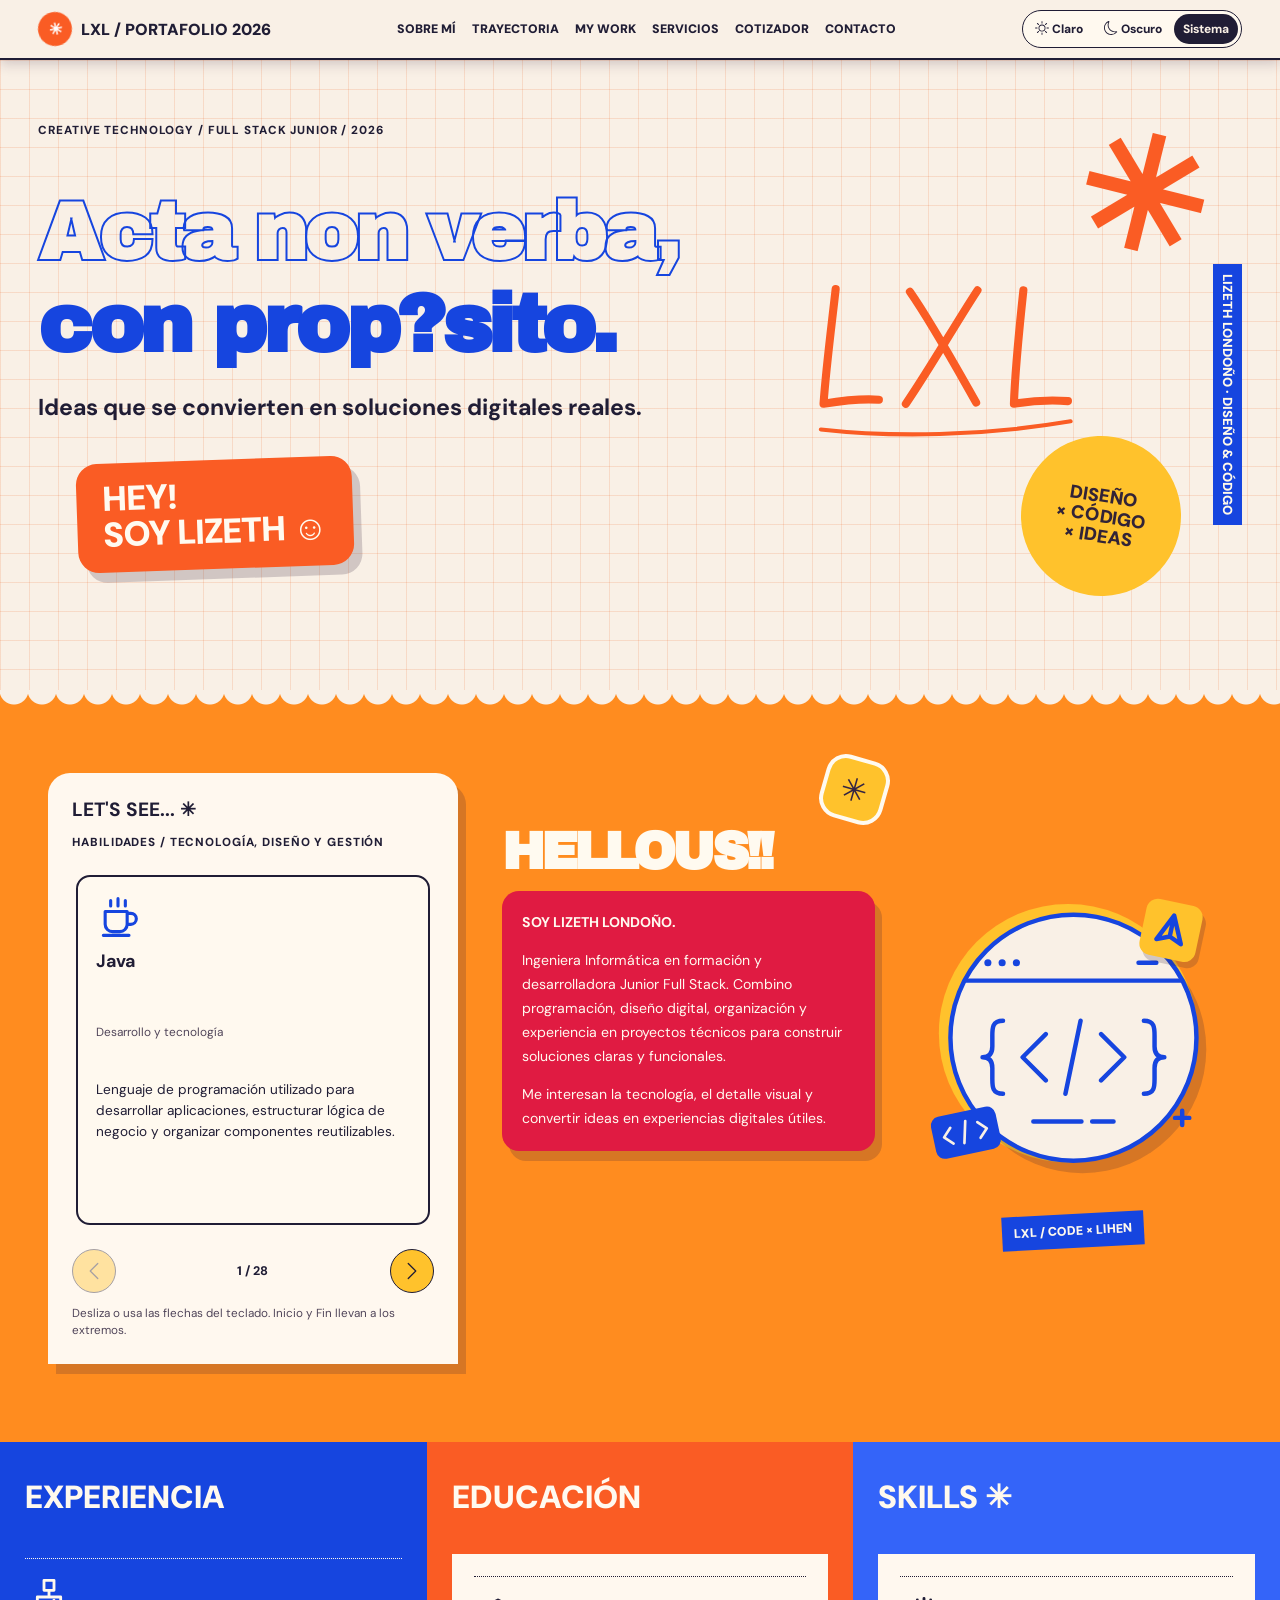
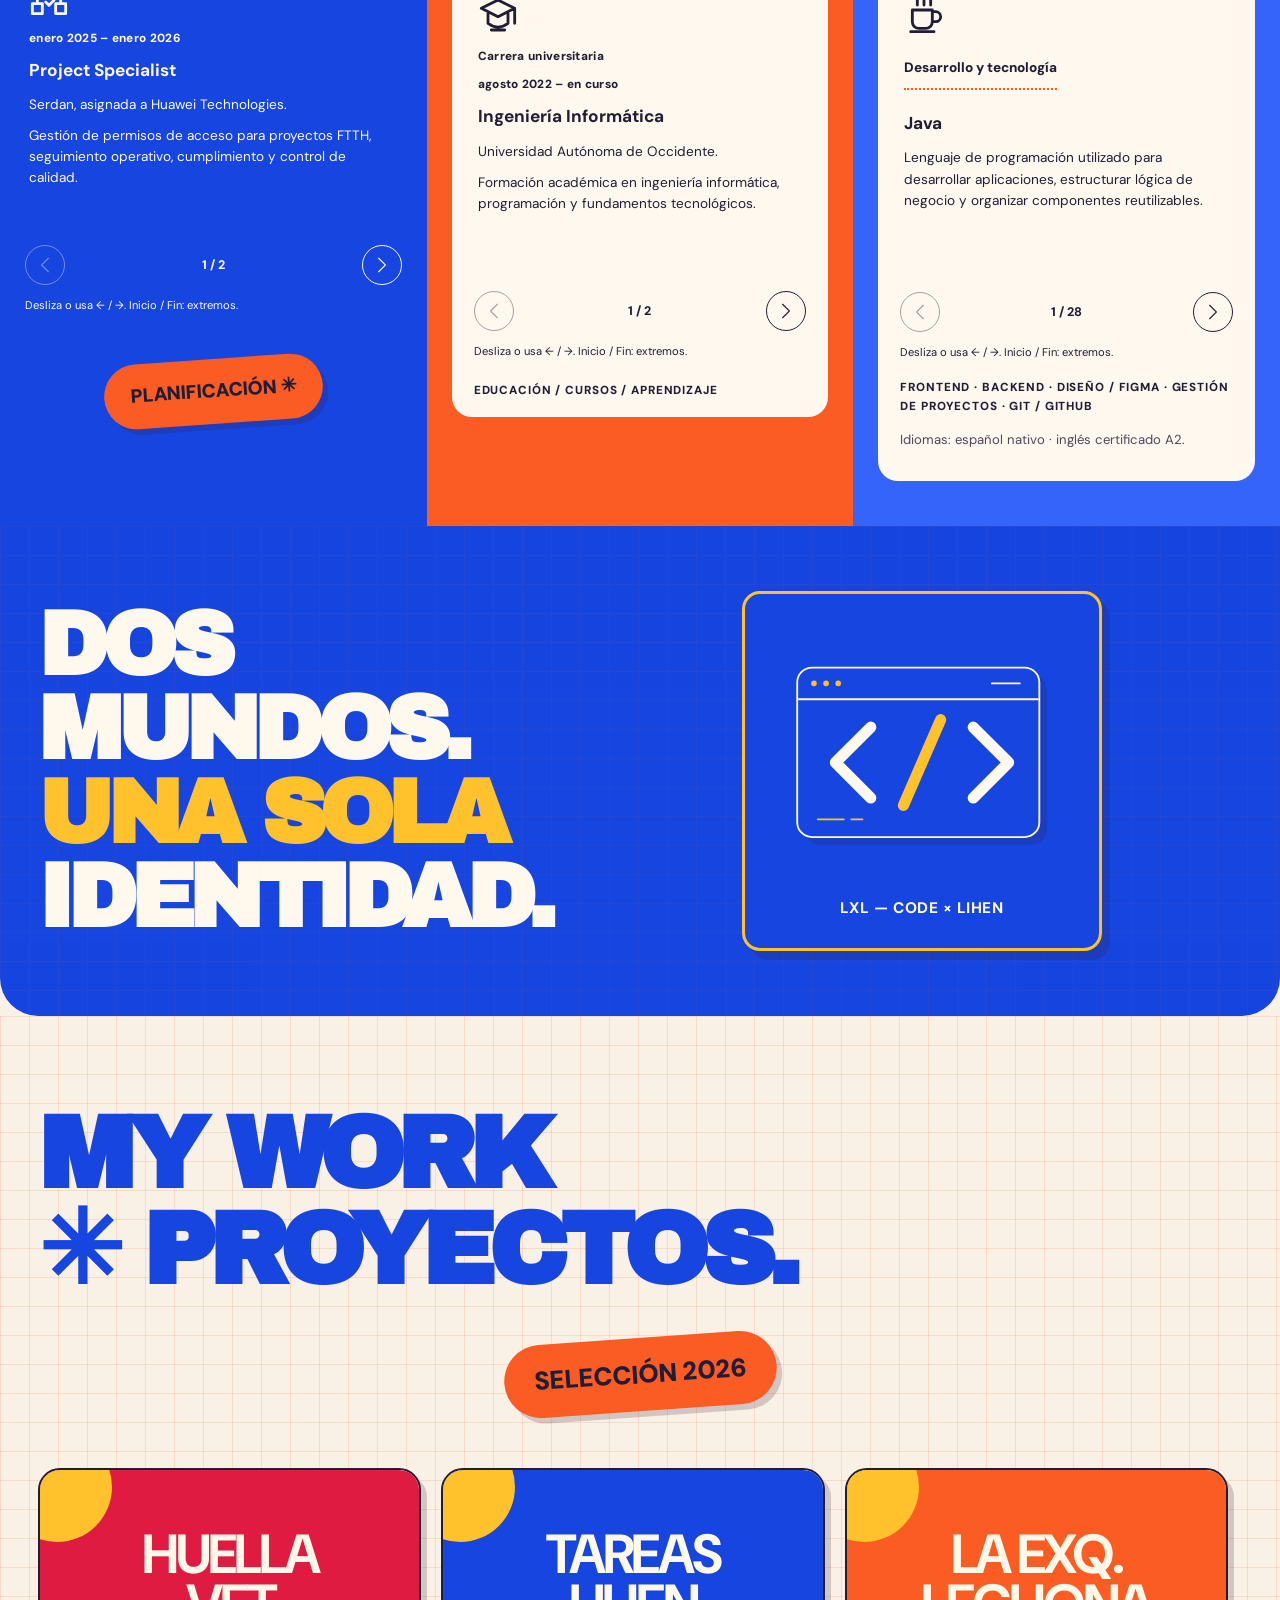
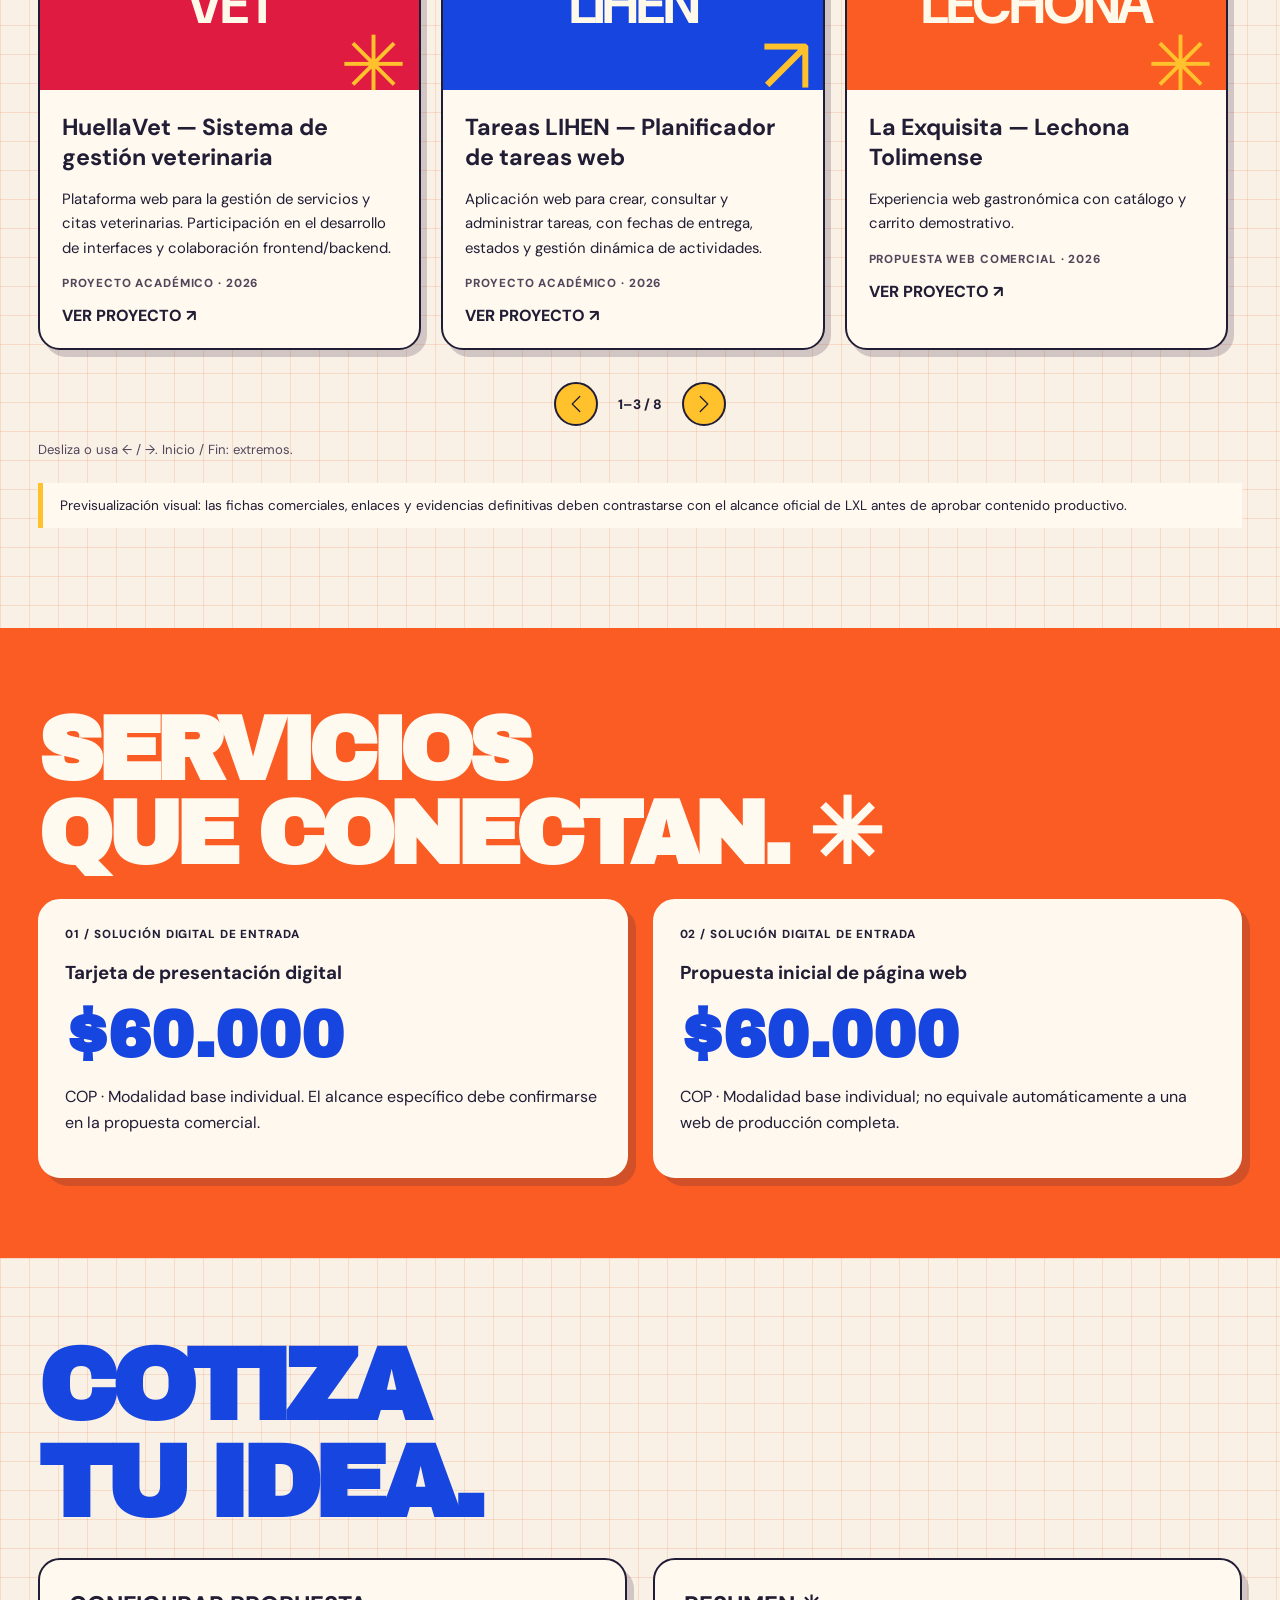
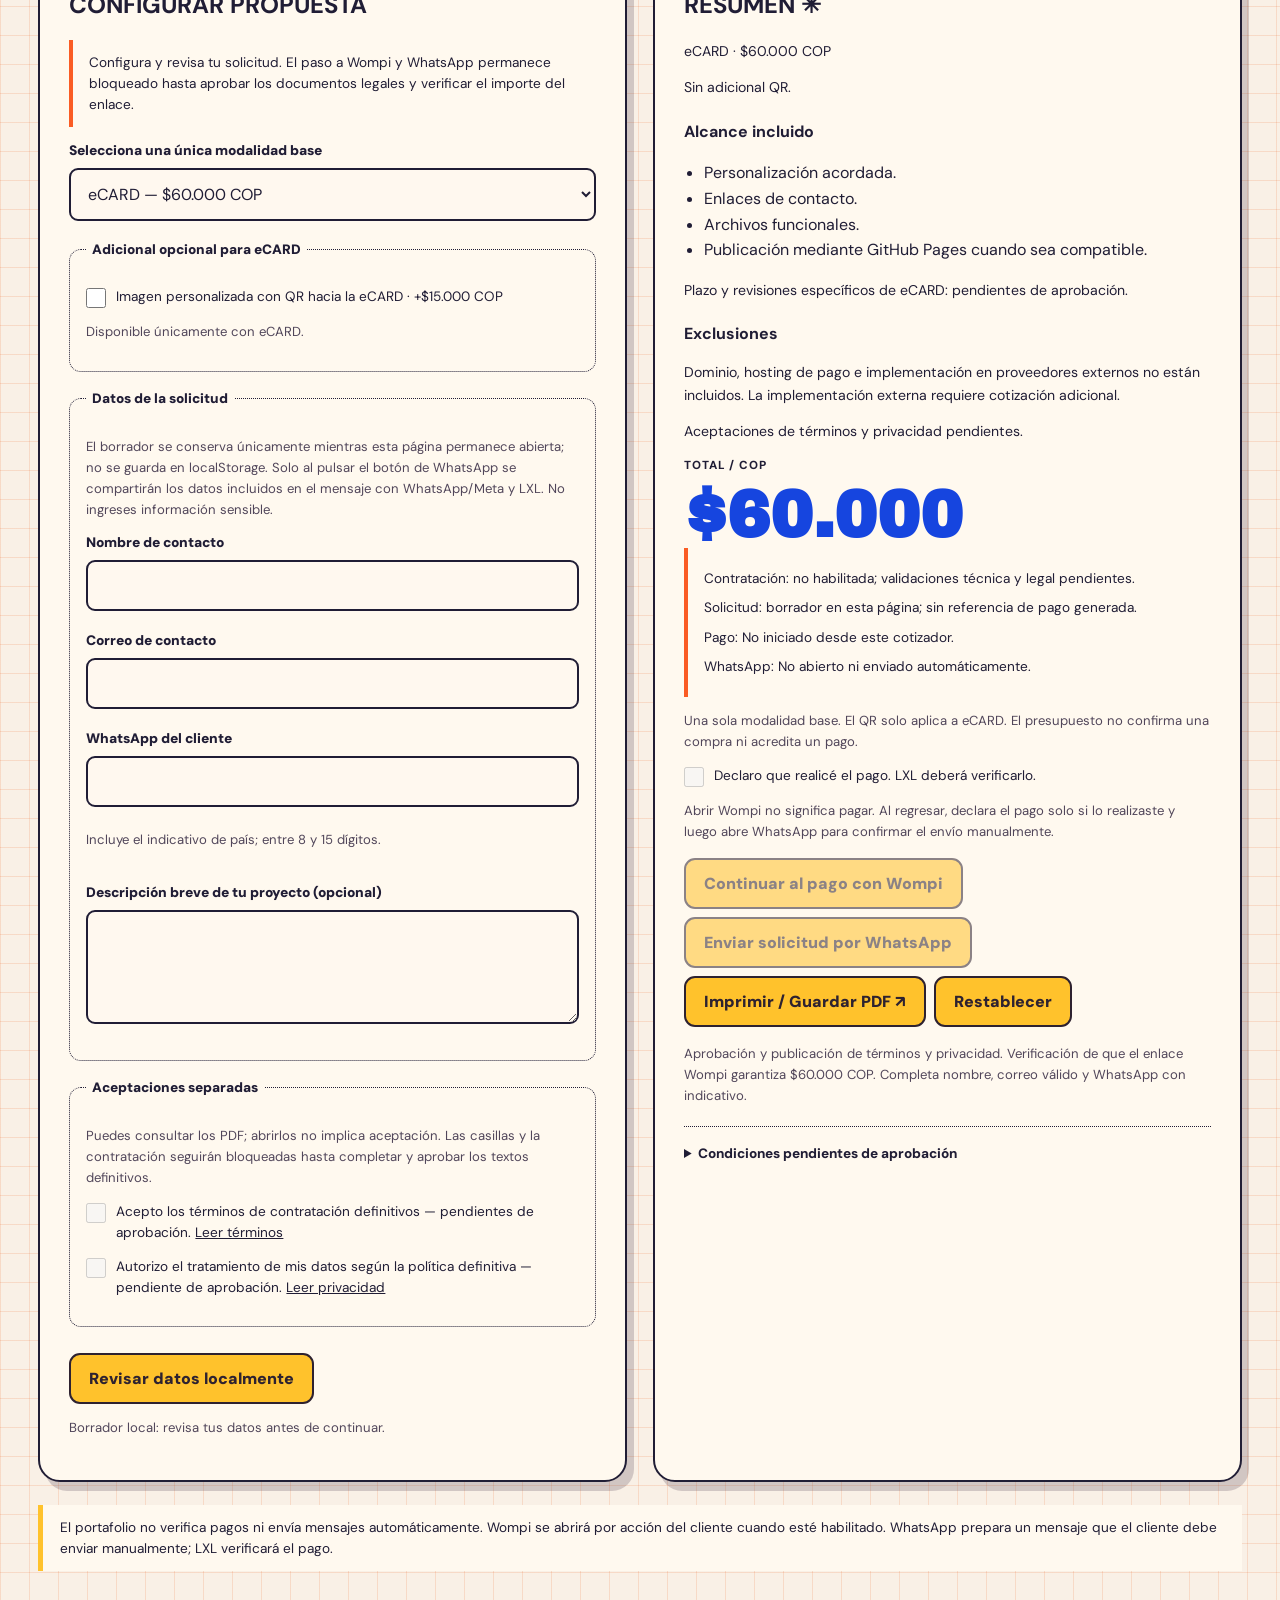
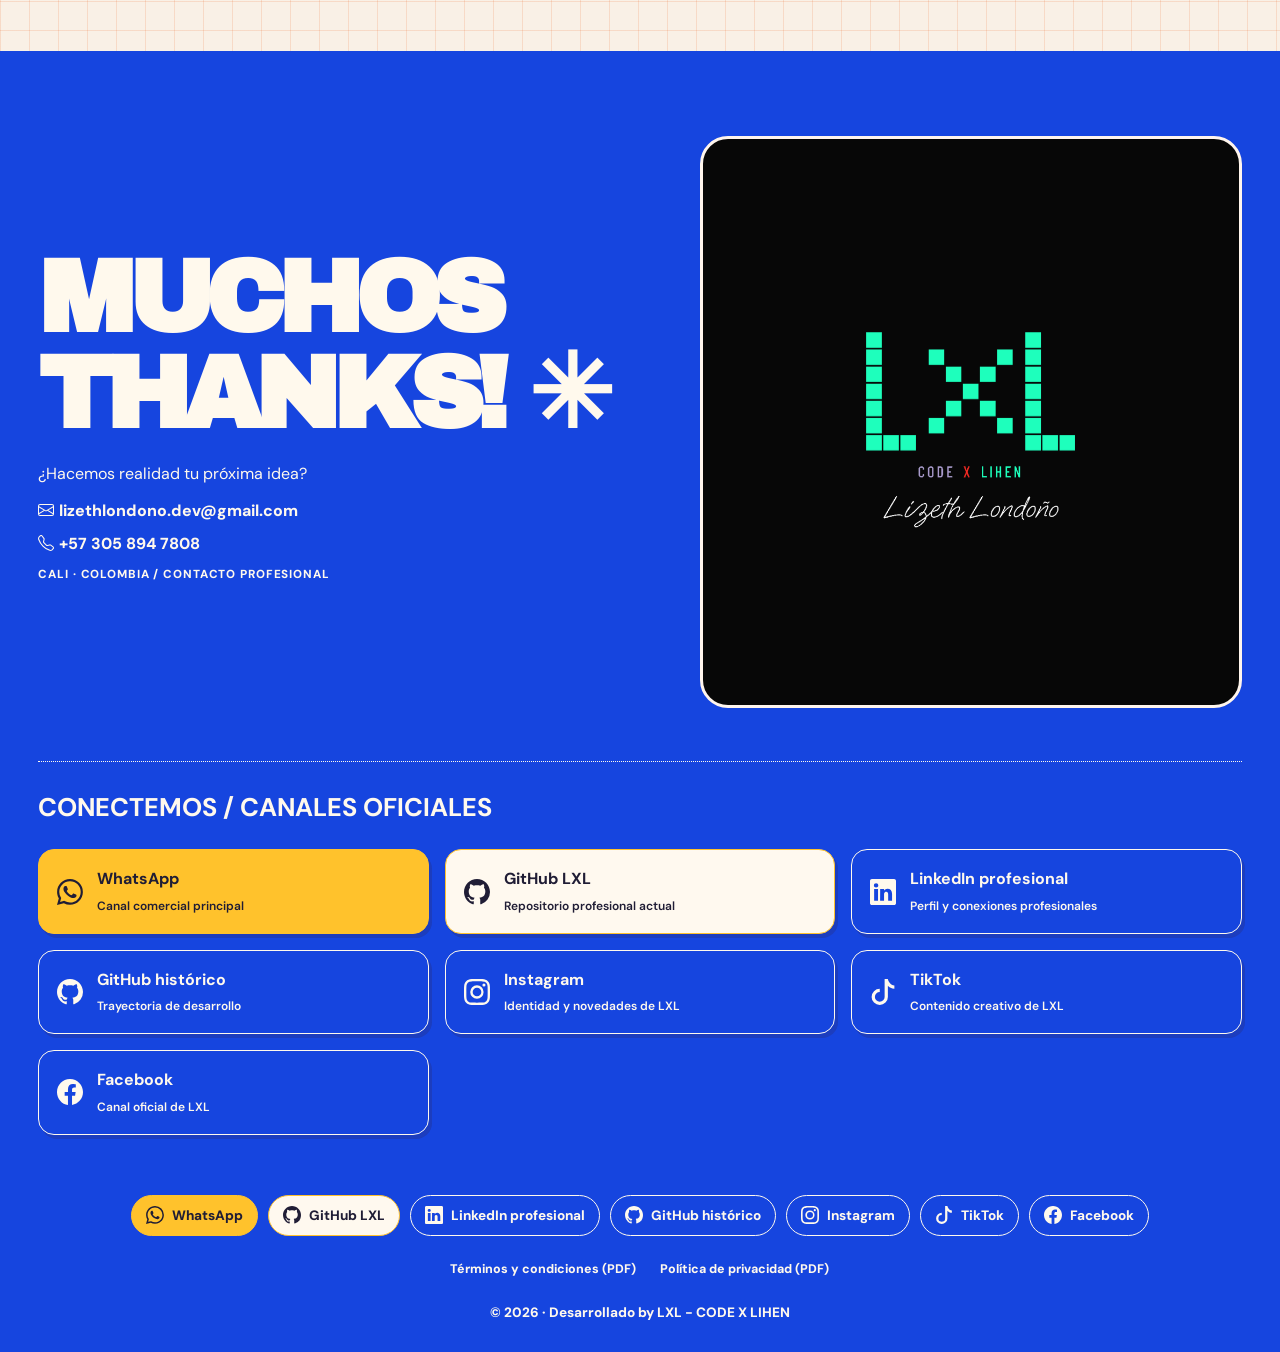
==== index.html @ 14f6979f "Portafolio profesional LXL CODE X LIHEN v1" ====
<!doctype html>
<html lang="es"><head><meta charset="utf-8"><meta name="viewport" content="width=device-width,initial-scale=1"><meta name="description" content="Previsualización editorial LXL Portafolio 2026, claro y oscuro."><title>LXL — Portafolio editorial 2026 · Previsualización V2</title>
<script>(function(){let m=null;try{m=localStorage.getItem('lxl-theme-v2')}catch(e){}document.documentElement.dataset.theme=(m==='light'||m==='dark')?m:(matchMedia('(prefers-color-scheme: dark)').matches?'dark':'light');document.documentElement.dataset.choice=(m==='light'||m==='dark')?m:'system'})()</script>
<link rel="stylesheet" href="CSS/styles.css"></head><body>
<!-- Bootstrap Icons 1.13.2: https://github.com/twbs/icons/tree/v1.13.2
The MIT License (MIT)
Copyright (c) 2019-2024 The Bootstrap Authors
Permission is hereby granted, free of charge, to any person obtaining a copy
of this software and associated documentation files (the "Software"), to deal
in the Software without restriction, including without limitation the rights
to use, copy, modify, merge, publish, distribute, sublicense, and/or sell
copies of the Software, and to permit persons to whom the Software is
furnished to do so, subject to the following conditions:
The above copyright notice and this permission notice shall be included in
all copies or substantial portions of the Software.
THE SOFTWARE IS PROVIDED "AS IS", WITHOUT WARRANTY OF ANY KIND, EXPRESS OR
IMPLIED, INCLUDING BUT NOT LIMITED TO THE WARRANTIES OF MERCHANTABILITY,
FITNESS FOR A PARTICULAR PURPOSE AND NONINFRINGEMENT. IN NO EVENT SHALL THE
AUTHORS OR COPYRIGHT HOLDERS BE LIABLE FOR ANY CLAIM, DAMAGES OR OTHER
LIABILITY, WHETHER IN AN ACTION OF CONTRACT, TORT OR OTHERWISE, ARISING FROM,
OUT OF OR IN CONNECTION WITH THE SOFTWARE OR THE USE OR OTHER DEALINGS IN
THE SOFTWARE.
-->
<svg xmlns="http://www.w3.org/2000/svg" class="ui-icon-sprite" aria-hidden="true" focusable="false">
<symbol class="bi bi-chevron-left" viewBox="0 0 16 16" id="bi-ui-chevron-left"><path fill-rule="evenodd" d="M11.354 1.646a.5.5 0 0 1 0 .708L5.707 8l5.647 5.646a.5.5 0 0 1-.708.708l-6-6a.5.5 0 0 1 0-.708l6-6a.5.5 0 0 1 .708 0"/></symbol>
<symbol class="bi bi-chevron-right" viewBox="0 0 16 16" id="bi-ui-chevron-right"><path fill-rule="evenodd" d="M4.646 1.646a.5.5 0 0 1 .708 0l6 6a.5.5 0 0 1 0 .708l-6 6a.5.5 0 0 1-.708-.708L10.293 8 4.646 2.354a.5.5 0 0 1 0-.708"/></symbol>
<symbol class="bi bi-sun" viewBox="0 0 16 16" id="bi-ui-sun"><path d="M8 11a3 3 0 1 1 0-6 3 3 0 0 1 0 6m0 1a4 4 0 1 0 0-8 4 4 0 0 0 0 8M8 0a.5.5 0 0 1 .5.5v2a.5.5 0 0 1-1 0v-2A.5.5 0 0 1 8 0m0 13a.5.5 0 0 1 .5.5v2a.5.5 0 0 1-1 0v-2A.5.5 0 0 1 8 13m8-5a.5.5 0 0 1-.5.5h-2a.5.5 0 0 1 0-1h2a.5.5 0 0 1 .5.5M3 8a.5.5 0 0 1-.5.5h-2a.5.5 0 0 1 0-1h2A.5.5 0 0 1 3 8m10.657-5.657a.5.5 0 0 1 0 .707l-1.414 1.415a.5.5 0 1 1-.707-.708l1.414-1.414a.5.5 0 0 1 .707 0m-9.193 9.193a.5.5 0 0 1 0 .707L3.05 13.657a.5.5 0 0 1-.707-.707l1.414-1.414a.5.5 0 0 1 .707 0m9.193 2.121a.5.5 0 0 1-.707 0l-1.414-1.414a.5.5 0 0 1 .707-.707l1.414 1.414a.5.5 0 0 1 0 .707M4.464 4.465a.5.5 0 0 1-.707 0L2.343 3.05a.5.5 0 1 1 .707-.707l1.414 1.414a.5.5 0 0 1 0 .708"/></symbol>
<symbol class="bi bi-moon" viewBox="0 0 16 16" id="bi-ui-moon"><path d="M6 .278a.77.77 0 0 1 .08.858 7.2 7.2 0 0 0-.878 3.46c0 4.021 3.278 7.277 7.318 7.277q.792-.001 1.533-.16a.79.79 0 0 1 .81.316.73.73 0 0 1-.031.893A8.35 8.35 0 0 1 8.344 16C3.734 16 0 12.286 0 7.71 0 4.266 2.114 1.312 5.124.06A.75.75 0 0 1 6 .278M4.858 1.311A7.27 7.27 0 0 0 1.025 7.71c0 4.02 3.279 7.276 7.319 7.276a7.32 7.32 0 0 0 5.205-2.162q-.506.063-1.029.063c-4.61 0-8.343-3.714-8.343-8.29 0-1.167.242-2.278.681-3.286"/></symbol>
<symbol class="bi bi-whatsapp" viewBox="0 0 16 16" id="bi-ui-whatsapp"><path d="M13.601 2.326A7.85 7.85 0 0 0 7.994 0C3.627 0 .068 3.558.064 7.926c0 1.399.366 2.76 1.057 3.965L0 16l4.204-1.102a7.9 7.9 0 0 0 3.79.965h.004c4.368 0 7.926-3.558 7.93-7.93A7.9 7.9 0 0 0 13.6 2.326zM7.994 14.521a6.6 6.6 0 0 1-3.356-.92l-.24-.144-2.494.654.666-2.433-.156-.251a6.56 6.56 0 0 1-1.007-3.505c0-3.626 2.957-6.584 6.591-6.584a6.56 6.56 0 0 1 4.66 1.931 6.56 6.56 0 0 1 1.928 4.66c-.004 3.639-2.961 6.592-6.592 6.592m3.615-4.934c-.197-.099-1.17-.578-1.353-.646-.182-.065-.315-.099-.445.099-.133.197-.513.646-.627.775-.114.133-.232.148-.43.05-.197-.1-.836-.308-1.592-.985-.59-.525-.985-1.175-1.103-1.372-.114-.198-.011-.304.088-.403.087-.088.197-.232.296-.346.1-.114.133-.198.198-.33.065-.134.034-.248-.015-.347-.05-.099-.445-1.076-.612-1.47-.16-.389-.323-.335-.445-.34-.114-.007-.247-.007-.38-.007a.73.73 0 0 0-.529.247c-.182.198-.691.677-.691 1.654s.71 1.916.81 2.049c.098.133 1.394 2.132 3.383 2.992.47.205.84.326 1.129.418.475.152.904.129 1.246.08.38-.058 1.171-.48 1.338-.943.164-.464.164-.86.114-.943-.049-.084-.182-.133-.38-.232"/></symbol>
<symbol class="bi bi-github" viewBox="0 0 16 16" id="bi-ui-github"><path d="M8 0C3.58 0 0 3.58 0 8c0 3.54 2.29 6.53 5.47 7.59.4.07.55-.17.55-.38 0-.19-.01-.82-.01-1.49-2.01.37-2.53-.49-2.69-.94-.09-.23-.48-.94-.82-1.13-.28-.15-.68-.52-.01-.53.63-.01 1.08.58 1.23.82.72 1.21 1.87.87 2.33.66.07-.52.28-.87.51-1.07-1.78-.2-3.64-.89-3.64-3.95 0-.87.31-1.59.82-2.15-.08-.2-.36-1.02.08-2.12 0 0 .67-.21 2.2.82.64-.18 1.32-.27 2-.27s1.36.09 2 .27c1.53-1.04 2.2-.82 2.2-.82.44 1.1.16 1.92.08 2.12.51.56.82 1.27.82 2.15 0 3.07-1.87 3.75-3.65 3.95.29.25.54.73.54 1.48 0 1.07-.01 1.93-.01 2.2 0 .21.15.46.55.38A8.01 8.01 0 0 0 16 8c0-4.42-3.58-8-8-8"/></symbol>
<symbol class="bi bi-linkedin" viewBox="0 0 16 16" id="bi-ui-linkedin"><path d="M0 1.146C0 .513.526 0 1.175 0h13.65C15.474 0 16 .513 16 1.146v13.708c0 .633-.526 1.146-1.175 1.146H1.175C.526 16 0 15.487 0 14.854zm4.943 12.248V6.169H2.542v7.225zm-1.2-8.212c.837 0 1.358-.554 1.358-1.248-.015-.709-.52-1.248-1.342-1.248S2.4 3.226 2.4 3.934c0 .694.521 1.248 1.327 1.248zm4.908 8.212V9.359c0-.216.016-.432.08-.586.173-.431.568-.878 1.232-.878.869 0 1.216.662 1.216 1.634v3.865h2.401V9.25c0-2.22-1.184-3.252-2.764-3.252-1.274 0-1.845.7-2.165 1.193v.025h-.016l.016-.025V6.169h-2.4c.03.678 0 7.225 0 7.225z"/></symbol>
<symbol class="bi bi-instagram" viewBox="0 0 16 16" id="bi-ui-instagram"><path d="M8 0C5.829 0 5.556.01 4.703.048 3.85.088 3.269.222 2.76.42a3.9 3.9 0 0 0-1.417.923A3.9 3.9 0 0 0 .42 2.76C.222 3.268.087 3.85.048 4.7.01 5.555 0 5.827 0 8.001c0 2.172.01 2.444.048 3.297.04.852.174 1.433.372 1.942.205.526.478.972.923 1.417.444.445.89.719 1.416.923.51.198 1.09.333 1.942.372C5.555 15.99 5.827 16 8 16s2.444-.01 3.298-.048c.851-.04 1.434-.174 1.943-.372a3.9 3.9 0 0 0 1.416-.923c.445-.445.718-.891.923-1.417.197-.509.332-1.09.372-1.942C15.99 10.445 16 10.173 16 8s-.01-2.445-.048-3.299c-.04-.851-.175-1.433-.372-1.941a3.9 3.9 0 0 0-.923-1.417A3.9 3.9 0 0 0 13.24.42c-.51-.198-1.092-.333-1.943-.372C10.443.01 10.172 0 7.998 0zm-.717 1.442h.718c2.136 0 2.389.007 3.232.046.78.035 1.204.166 1.486.275.373.145.64.319.92.599s.453.546.598.92c.11.281.24.705.275 1.485.039.843.047 1.096.047 3.231s-.008 2.389-.047 3.232c-.035.78-.166 1.203-.275 1.485a2.5 2.5 0 0 1-.599.919c-.28.28-.546.453-.92.598-.28.11-.704.24-1.485.276-.843.038-1.096.047-3.232.047s-2.39-.009-3.233-.047c-.78-.036-1.203-.166-1.485-.276a2.5 2.5 0 0 1-.92-.598 2.5 2.5 0 0 1-.6-.92c-.109-.281-.24-.705-.275-1.485-.038-.843-.046-1.096-.046-3.233s.008-2.388.046-3.231c.036-.78.166-1.204.276-1.486.145-.373.319-.64.599-.92s.546-.453.92-.598c.282-.11.705-.24 1.485-.276.738-.034 1.024-.044 2.515-.045zm4.988 1.328a.96.96 0 1 0 0 1.92.96.96 0 0 0 0-1.92m-4.27 1.122a4.109 4.109 0 1 0 0 8.217 4.109 4.109 0 0 0 0-8.217m0 1.441a2.667 2.667 0 1 1 0 5.334 2.667 2.667 0 0 1 0-5.334"/></symbol>
<symbol class="bi bi-tiktok" viewBox="0 0 16 16" id="bi-ui-tiktok"><path d="M9 0h1.98c.144.715.54 1.617 1.235 2.512C12.895 3.389 13.797 4 15 4v2c-1.753 0-3.07-.814-4-1.829V11a5 5 0 1 1-5-5v2a3 3 0 1 0 3 3z"/></symbol>
<symbol class="bi bi-facebook" viewBox="0 0 16 16" id="bi-ui-facebook"><path d="M16 8.049c0-4.446-3.582-8.05-8-8.05C3.58 0-.002 3.603-.002 8.05c0 4.017 2.926 7.347 6.75 7.951v-5.625h-2.03V8.05H6.75V6.275c0-2.017 1.195-3.131 3.022-3.131.876 0 1.791.157 1.791.157v1.98h-1.009c-.993 0-1.303.621-1.303 1.258v1.51h2.218l-.354 2.326H9.25V16c3.824-.604 6.75-3.934 6.75-7.951"/></symbol>
<symbol class="bi bi-envelope" viewBox="0 0 16 16" id="bi-ui-envelope"><path d="M0 4a2 2 0 0 1 2-2h12a2 2 0 0 1 2 2v8a2 2 0 0 1-2 2H2a2 2 0 0 1-2-2zm2-1a1 1 0 0 0-1 1v.217l7 4.2 7-4.2V4a1 1 0 0 0-1-1zm13 2.383-4.708 2.825L15 11.105zm-.034 6.876-5.64-3.471L8 9.583l-1.326-.795-5.64 3.47A1 1 0 0 0 2 13h12a1 1 0 0 0 .966-.741M1 11.105l4.708-2.897L1 5.383z"/></symbol>
<symbol class="bi bi-telephone" viewBox="0 0 16 16" id="bi-ui-telephone"><path d="M3.654 1.328a.678.678 0 0 0-1.015-.063L1.605 2.3c-.483.484-.661 1.169-.45 1.77a17.6 17.6 0 0 0 4.168 6.608 17.6 17.6 0 0 0 6.608 4.168c.601.211 1.286.033 1.77-.45l1.034-1.034a.678.678 0 0 0-.063-1.015l-2.307-1.794a.68.68 0 0 0-.58-.122l-2.19.547a1.75 1.75 0 0 1-1.657-.459L5.482 8.062a1.75 1.75 0 0 1-.46-1.657l.548-2.19a.68.68 0 0 0-.122-.58zM1.884.511a1.745 1.745 0 0 1 2.612.163L6.29 2.98c.329.423.445.974.315 1.494l-.547 2.19a.68.68 0 0 0 .178.643l2.457 2.457a.68.68 0 0 0 .644.178l2.189-.547a1.75 1.75 0 0 1 1.494.315l2.306 1.794c.829.645.905 1.87.163 2.611l-1.034 1.034c-.74.74-1.846 1.065-2.877.702a18.6 18.6 0 0 1-7.01-4.42 18.6 18.6 0 0 1-4.42-7.009c-.362-1.03-.037-2.137.703-2.877z"/></symbol>
</svg>

<header class="topbar"><div class="container topinner"><a class="brand-mini" href="#inicio"><span class="brand-glyph">✳</span>LXL / PORTAFOLIO 2026</a><nav class="navlinks" aria-label="Secciones"><a href="#sobre-mi">SOBRE MÍ</a><a href="#trayectoria">TRAYECTORIA</a><a href="#proyectos">MY WORK</a><a href="#servicios">SERVICIOS</a><a href="#cotizador">COTIZADOR</a><a href="#contacto">CONTACTO</a></nav><div class="modes" role="group" aria-label="Modo visual"><button data-mode="light" type="button" aria-pressed="false"><svg class="bi ui-icon" viewBox="0 0 16 16" aria-hidden="true" focusable="false"><use href="#bi-ui-sun"/></svg> Claro</button><button data-mode="dark" type="button" aria-pressed="false"><svg class="bi ui-icon" viewBox="0 0 16 16" aria-hidden="true" focusable="false"><use href="#bi-ui-moon"/></svg> Oscuro</button><button data-mode="system" type="button" aria-pressed="false">Sistema</button></div></div></header>
<main><section id="inicio" class="hero texture"><div class="container hero-layout"><div class="tiny">CREATIVE TECHNOLOGY / FULL STACK JUNIOR / 2026</div><div class="hero-mark" aria-hidden="true">✳</div><h1 class="display hero-title"><span>Acta non verba,</span>con prop?sito.</h1><p class="hero-subtitle">Ideas que se convierten en soluciones digitales reales.</p><div class="scribble" aria-hidden="true"><svg xmlns="http://www.w3.org/2000/svg" viewBox="20 22 220 142" preserveAspectRatio="xMidYMid meet" focusable="false"><path d="M48 42C45 69 41 99 39 127C51 125 66 123 80 124"/><path d="M103 44C119 67 135 96 152 126M153 43C136 69 119 99 100 127"/><path d="M187 43C184 71 181 99 180 127C192 125 206 124 220 125"/><path d="M37 146C90 152 157 151 222 140" stroke-width="3"/></svg></div><div class="hero-vertical">LIZETH LONDOÑO · DISEÑO & CÓDIGO</div><div class="hero-sticker">HEY!<br>SOY LIZETH ☺</div><div class="hero-note">DISEÑO<br>× CÓDIGO<br>× IDEAS</div></div></section>
<div class="scallop" aria-hidden="true"></div>
<section id="sobre-mi" class="intro texture"><div class="container intro-grid"><div class="skills-bar" role="region" aria-roledescription="carrusel" aria-labelledby="skills-title"><h3 id="skills-title">LET'S SEE... ✳</h3><div class="tiny">HABILIDADES / TECNOLOGÍA, DISEÑO Y GESTIÓN</div><ul id="skills-track" class="skills-track" tabindex="0" aria-label="Habilidades" aria-describedby="skills-help"></ul><div class="skills-controls"><button id="skills-prev" type="button" aria-label="Habilidad anterior" aria-controls="skills-track"><svg class="bi ui-icon" viewBox="0 0 16 16" aria-hidden="true" focusable="false"><use href="#bi-ui-chevron-left"/></svg></button><span id="skills-position" class="skills-position" role="status" aria-live="polite" aria-atomic="true"></span><button id="skills-next" type="button" aria-label="Habilidad siguiente" aria-controls="skills-track"><svg class="bi ui-icon" viewBox="0 0 16 16" aria-hidden="true" focusable="false"><use href="#bi-ui-chevron-right"/></svg></button></div><p id="skills-help" class="skills-help">Desliza o usa las flechas del teclado. Inicio y Fin llevan a los extremos.</p><noscript>Activa JavaScript para consultar el carrusel de habilidades.</noscript></div><div class="hellopanel"><span class="orange-sticker" aria-hidden="true">✳</span><h2 class="display big-hello">HELLOUS!!</h2><div class="hello-card"><b>SOY LIZETH LONDOÑO.</b><p>Ingeniera Informática en formación y desarrolladora Junior Full Stack. Combino programación, diseño digital, organización y experiencia en proyectos técnicos para construir soluciones claras y funcionales.</p><p style="margin-bottom:0">Me interesan la tecnología, el detalle visual y convertir ideas en experiencias digitales útiles.</p></div></div><div class="avatar-panel"><svg class="tech-art" viewBox="0 0 360 360" role="img" aria-labelledby="tech-title tech-desc"><title id="tech-title">Código y diseño en órbita</title><desc id="tech-desc">Ilustración original de una ventana de código circular con llaves, etiquetas y una herramienta de diseño vectorial.</desc><circle class="art-accent" cx="174" cy="173" r="145"/><circle class="art-shadow" cx="190" cy="191" r="139"/><circle class="art-paper" cx="180" cy="178" r="138"/><circle class="art-line" cx="180" cy="178" r="138"/><path class="art-line" d="M59 114h242"/><g class="art-solid"><circle cx="84" cy="94" r="4"/><circle cx="100" cy="94" r="4"/><circle cx="116" cy="94" r="4"/></g><path class="art-line" d="M253 94h20M101 159c-12 0-12 8-12 17v12c0 8-4 12-11 12 7 0 11 4 11 12v12c0 9 0 17 12 17m158-82c12 0 12 8 12 17v12c0 8 4 12 11 12-7 0-11 4-11 12v12c0 9 0 17-12 17M149 174l-26 26 26 26m62-52 26 26-26 26m-23-67-17 82"/><path class="art-line" d="M135 272h54m12 0h24"/><g transform="rotate(12 291 60)"><rect class="art-shadow" x="262" y="32" width="64" height="64" rx="13"/><rect class="art-accent" x="257" y="26" width="64" height="64" rx="13"/><path class="art-line" d="m275 71 14-30 14 30-14-6zM289 43v22"/></g><g transform="rotate(-12 58 288)"><rect class="art-solid" x="23" y="261" width="74" height="48" rx="10"/><path d="m44 276-9 9 9 9m31-18 9 9-9 9m-13-22-6 24" fill="none" stroke="var(--paper)" stroke-width="3" stroke-linecap="round" stroke-linejoin="round"/></g><path class="art-line" d="M302 260v16m-8-8h16"/></svg><div class="avatar-caption">LXL / CODE × LIHEN</div></div></div></section>
<section id="trayectoria" class="triptych"><article class="strip strip-blue texture"><h2>EXPERIENCIA</h2><div class="column-carousel" role="region" aria-roledescription="carrusel" aria-label="Experiencia"><ul class="column-track" id="experience-track" tabindex="0" aria-label="Experiencia: tarjetas" aria-describedby="experience-help"></ul><div class="column-controls"><button type="button" id="experience-prev" aria-label="Experiencia: anterior" aria-controls="experience-track"><svg class="bi ui-icon" viewBox="0 0 16 16" aria-hidden="true" focusable="false"><use href="#bi-ui-chevron-left"/></svg></button><span id="experience-position" role="status" aria-live="polite" aria-atomic="true"></span><button type="button" id="experience-next" aria-label="Experiencia: siguiente" aria-controls="experience-track"><svg class="bi ui-icon" viewBox="0 0 16 16" aria-hidden="true" focusable="false"><use href="#bi-ui-chevron-right"/></svg></button></div><p class="column-help" id="experience-help">Desliza o usa ← / →. Inicio / Fin: extremos.</p><noscript>Activa JavaScript para consultar las tarjetas.</noscript></div><span class="pill">PLANIFICACIÓN ✳</span></article><article class="strip strip-orange texture"><div class="education-title"><h2>EDUCACIÓN</h2></div><div class="white-sheet"><div class="column-carousel" role="region" aria-roledescription="carrusel" aria-label="Educación"><ul class="column-track" id="education-track" tabindex="0" aria-label="Educación: tarjetas" aria-describedby="education-help"></ul><div class="column-controls"><button type="button" id="education-prev" aria-label="Educación: anterior" aria-controls="education-track"><svg class="bi ui-icon" viewBox="0 0 16 16" aria-hidden="true" focusable="false"><use href="#bi-ui-chevron-left"/></svg></button><span id="education-position" role="status" aria-live="polite" aria-atomic="true"></span><button type="button" id="education-next" aria-label="Educación: siguiente" aria-controls="education-track"><svg class="bi ui-icon" viewBox="0 0 16 16" aria-hidden="true" focusable="false"><use href="#bi-ui-chevron-right"/></svg></button></div><p class="column-help" id="education-help">Desliza o usa ← / →. Inicio / Fin: extremos.</p><noscript>Activa JavaScript para consultar las tarjetas.</noscript></div><span class="tiny">EDUCACIÓN / CURSOS / APRENDIZAJE</span></div></article><article class="strip strip-blue2 texture"><h2>SKILLS ✳</h2><div class="white-sheet"><div class="column-carousel" role="region" aria-roledescription="carrusel" aria-label="Habilidades profesionales"><ul class="column-track" id="professional-skills-track" tabindex="0" aria-label="Habilidades profesionales: tarjetas" aria-describedby="professional-skills-help"></ul><div class="column-controls"><button type="button" id="professional-skills-prev" aria-label="Habilidades profesionales: anterior" aria-controls="professional-skills-track"><svg class="bi ui-icon" viewBox="0 0 16 16" aria-hidden="true" focusable="false"><use href="#bi-ui-chevron-left"/></svg></button><span id="professional-skills-position" role="status" aria-live="polite" aria-atomic="true"></span><button type="button" id="professional-skills-next" aria-label="Habilidades profesionales: siguiente" aria-controls="professional-skills-track"><svg class="bi ui-icon" viewBox="0 0 16 16" aria-hidden="true" focusable="false"><use href="#bi-ui-chevron-right"/></svg></button></div><p class="column-help" id="professional-skills-help">Desliza o usa ← / →. Inicio / Fin: extremos.</p><noscript>Activa JavaScript para consultar las tarjetas.</noscript></div><p class="tiny column-domains">FRONTEND · BACKEND · DISEÑO / FIGMA · GESTIÓN DE PROYECTOS · GIT / GITHUB</p><p class="smallprint">Idiomas: español nativo · inglés certificado A2.</p></div></article></section>
<section class="big-blue"><div class="texture" aria-hidden="true"></div><div class="container big-blue-inner"><h2 class="display">DOS MUNDOS.<br><em>UNA SOLA</em><br>IDENTIDAD.</h2><div class="code-badge"><svg viewBox="0 0 320 240" preserveAspectRatio="xMidYMid meet" aria-hidden="true" focusable="false" xmlns="http://www.w3.org/2000/svg"><rect x="34" y="36" width="260" height="182" rx="16" fill="var(--shadow)"/><rect x="26" y="28" width="260" height="182" rx="16" fill="var(--blue)" stroke="var(--blueText)" stroke-width="2"/><path d="M27 62h258" stroke="var(--blueText)" stroke-width="2"/><g fill="var(--yellow)"><circle cx="44" cy="45" r="3"/><circle cx="57" cy="45" r="3"/><circle cx="70" cy="45" r="3"/></g><path d="M235 45h30" stroke="var(--blueText)" stroke-width="2" stroke-linecap="round"/><g fill="none" stroke="var(--blueText)" stroke-width="12" stroke-linecap="round" stroke-linejoin="round"><path d="m105 92-38 38 38 38"/><path d="m215 92 38 38-38 38"/></g><path d="m180 84-40 92" fill="none" stroke="var(--yellow)" stroke-width="12" stroke-linecap="round"/><path d="M48 191h28m8 0h12" fill="none" stroke="var(--yellow)" stroke-width="2" stroke-linecap="round"/></svg><span>LXL — CODE × LIHEN</span></div></div></section>
<section id="proyectos" class="work texture"><div class="container"><div class="work-head"><h2 class="display section-title">MY WORK<br>✳ PROYECTOS.</h2><span class="pill">SELECCIÓN 2026</span></div><div role="region" aria-roledescription="carrusel" aria-label="Proyectos LXL"><div class="projects" id="projects-track" role="list" tabindex="0" aria-label="Tarjetas de proyectos" aria-describedby="projects-help"></div><div class="projects-controls"><button id="projects-prev" type="button" aria-label="Proyecto anterior" aria-controls="projects-track"><svg class="bi ui-icon" viewBox="0 0 16 16" aria-hidden="true" focusable="false"><use href="#bi-ui-chevron-left"/></svg></button><span id="projects-position" role="status" aria-live="polite" aria-atomic="true"></span><button id="projects-next" type="button" aria-label="Proyecto siguiente" aria-controls="projects-track"><svg class="bi ui-icon" viewBox="0 0 16 16" aria-hidden="true" focusable="false"><use href="#bi-ui-chevron-right"/></svg></button></div><p id="projects-help" class="smallprint">Desliza o usa ← / →. Inicio / Fin: extremos.</p><noscript>Activa JavaScript para consultar los proyectos.</noscript></div><div class="disclaimer">Previsualización visual: las fichas comerciales, enlaces y evidencias definitivas deben contrastarse con el alcance oficial de LXL antes de aprobar contenido productivo.</div></div></section>
<section id="servicios" class="services texture"><div class="container"><h2 class="display">SERVICIOS<br>QUE CONECTAN. ✳</h2><div class="service-grid"><article class="service"><div class="tiny">01 / SOLUCIÓN DIGITAL DE ENTRADA</div><h3>Tarjeta de presentación digital</h3><div class="price">$60.000</div><p>COP · Modalidad base individual. El alcance específico debe confirmarse en la propuesta comercial.</p></article><article class="service"><div class="tiny">02 / SOLUCIÓN DIGITAL DE ENTRADA</div><h3>Propuesta inicial de página web</h3><div class="price">$60.000</div><p>COP · Modalidad base individual; no equivale automáticamente a una web de producción completa.</p></article></div></div></section>
<section id="cotizador" class="quote-section texture"><div class="container"><h2 class="display section-title">COTIZA<br>TU IDEA.</h2><div class="quote-layout"><div class="sheet"><h3>CONFIGURAR PROPUESTA</h3><p class="quote-notice">Configura y revisa tu solicitud. El paso a Wompi y WhatsApp permanece bloqueado hasta aprobar los documentos legales y verificar el importe del enlace.</p><form id="quote-form" method="post" autocomplete="off"><div class="field"><label for="base">Selecciona una única modalidad base</label><select id="base" required><option value="card">eCARD — $60.000 COP</option><option value="web">Página web básica — $60.000 COP</option></select></div><fieldset id="qr-option" class="quote-options"><legend>Adicional opcional para eCARD</legend><label class="quote-check" for="quote-qr"><input id="quote-qr" type="checkbox" aria-describedby="qr-help"><span>Imagen personalizada con QR hacia la eCARD · +$15.000 COP</span></label><p id="qr-help" class="smallprint">Disponible únicamente con eCARD.</p></fieldset><fieldset class="quote-options"><legend>Datos de la solicitud</legend><p id="quote-contact-help" class="smallprint">El borrador se conserva únicamente mientras esta página permanece abierta; no se guarda en localStorage. Solo al pulsar el botón de WhatsApp se compartirán los datos incluidos en el mensaje con WhatsApp/Meta y LXL. No ingreses información sensible.</p><div class="field"><label for="customer">Nombre de contacto</label><input id="customer" type="text" maxlength="90" required autocomplete="off" aria-describedby="quote-contact-help"></div><div class="field"><label for="quote-email">Correo de contacto</label><input id="quote-email" type="email" maxlength="254" required autocomplete="off" inputmode="email" aria-describedby="quote-contact-help"></div><div class="field"><label for="quote-phone">WhatsApp del cliente</label><input id="quote-phone" type="tel" maxlength="25" required autocomplete="off" inputmode="tel" aria-describedby="quote-phone-help"><p id="quote-phone-help" class="smallprint">Incluye el indicativo de país; entre 8 y 15 dígitos.</p></div><div class="field"><label for="quote-project">Descripción breve de tu proyecto (opcional)</label><textarea id="quote-project" maxlength="600" rows="4" autocomplete="off" aria-describedby="quote-contact-help"></textarea></div></fieldset><fieldset class="quote-options" aria-describedby="quote-legal-help"><legend>Aceptaciones separadas</legend><p id="quote-legal-help" class="smallprint">Puedes consultar los PDF; abrirlos no implica aceptación. Las casillas y la contratación seguirán bloqueadas hasta completar y aprobar los textos definitivos.</p><label class="quote-check" for="quote-terms"><input id="quote-terms" type="checkbox" required disabled><span><span id="quote-terms-label">Acepto los términos de contratación definitivos — pendientes de aprobación.</span> <a id="quote-terms-link" href="./legales/terminos-y-condiciones.pdf" target="_blank" rel="noopener noreferrer">Leer términos</a></span></label><label class="quote-check" for="quote-privacy"><input id="quote-privacy" type="checkbox" required disabled><span><span id="quote-privacy-label">Autorizo el tratamiento de mis datos según la política definitiva — pendiente de aprobación.</span> <a id="quote-privacy-link" href="./legales/politica-de-privacidad.pdf" target="_blank" rel="noopener noreferrer">Leer privacidad</a></span></label></fieldset><button class="action" id="quote-review" type="button">Revisar datos localmente</button><p id="quote-contact-status" class="smallprint" role="status" aria-live="polite">Solicitud no enviada.</p></form></div><div class="sheet"><h3 class="print-head">PRESUPUESTO — LXL CODE × LIHEN</h3><h3>RESUMEN ✳</h3><div id="details" aria-live="polite" aria-atomic="true"><p>eCARD · $60.000 COP</p><p>Personalización acordada, enlaces de contacto, archivos funcionales y publicación mediante GitHub Pages cuando sea compatible.</p><p>Plazo y revisiones específicos de eCARD: pendientes de aprobación.</p><p>No incluye dominio, hosting de pago ni implementación en proveedores externos; esta última requiere cotización adicional.</p></div><p class="tiny">TOTAL / COP</p><div class="quote-total" id="total" role="status" aria-live="polite">$60.000</div><div class="quote-status" id="quote-status" aria-label="Estado de contratación y pago"><p><strong>Contratación:</strong> no habilitada; pendiente de revisión técnica y legal.</p><p><strong>Solicitud:</strong> borrador local, no registrada. Identificador pendiente de servidor.</p><p><strong>Pago:</strong> no iniciado. No hay transacción ni referencia de pago.</p><p><strong>Notificación a LXL:</strong> no enviada.</p></div><p class="smallprint">Una sola modalidad base. El QR solo aplica a eCARD. El presupuesto no confirma una compra ni acredita un pago.</p><label class="quote-check" for="quote-payment-report"><input id="quote-payment-report" type="checkbox" disabled aria-describedby="quote-payment-help"><span>Declaro que realicé el pago. LXL deberá verificarlo.</span></label><p id="quote-payment-help" class="smallprint">Abrir Wompi no significa pagar. Al regresar, declara el pago solo si lo realizaste y luego abre WhatsApp para confirmar el envío manualmente.</p><div class="quote-actions"><button class="action" id="quote-pay" type="button" disabled aria-describedby="quote-blockers">Continuar al pago con Wompi</button><button class="action" id="quote-send" type="button" disabled aria-describedby="quote-blockers">Enviar solicitud por WhatsApp</button><button class="action" id="print" type="button">Imprimir / Guardar PDF ↗</button><button class="action" id="reset" type="button">Restablecer</button></div><p id="quote-blockers" class="smallprint">Pendiente: aprobación de términos y privacidad y verificación del enlace Wompi para el importe seleccionado.</p><details class="quote-pending" id="quote-pending"><summary>Condiciones pendientes de aprobación</summary><ul><li>Plazo y revisiones específicos de eCARD.</li><li>Política contractual de cancelaciones, retracto y devoluciones.</li><li>Texto definitivo de privacidad y tratamiento de datos.</li><li>Condiciones de comienzo anticipado de la prestación del servicio, cuando corresponda.</li></ul></details></div></div><div class="disclaimer">El portafolio no verifica pagos ni envía mensajes automáticamente. Wompi se abrirá por acción del cliente cuando esté habilitado. WhatsApp prepara un mensaje que el cliente debe enviar manualmente; LXL verificará el pago.</div><noscript>El cálculo del adicional QR y la vista previa de los datos de contacto requieren JavaScript. La contratación y los pagos permanecen deshabilitados.</noscript></div></section>
<section id="contacto" class="contact texture"><div class="container contact-grid"><div><h2 class="display">MUCHOS<br>THANKS! ✳</h2><p>¿Hacemos realidad tu próxima idea?</p><a href="mailto:lizethlondono.dev@gmail.com"><svg class="bi ui-icon contact-inline-icon" viewBox="0 0 16 16" aria-hidden="true" focusable="false"><use href="#bi-ui-envelope"/></svg>lizethlondono.dev@gmail.com</a><a href="tel:+573058947808"><svg class="bi ui-icon contact-inline-icon" viewBox="0 0 16 16" aria-hidden="true" focusable="false"><use href="#bi-ui-telephone"/></svg>+57 305 894 7808</a><p class="tiny">CALI · COLOMBIA / CONTACTO PROFESIONAL</p></div><div class="contact-panel"><img src="assets/logo-lxl-oficial.png" alt="Logotipo oficial LXL CODE X LIHEN con firma Lizeth Londoño, conservado sin filtros"></div><div class="official-channels" aria-labelledby="official-channels-title"><h3 id="official-channels-title">CONECTEMOS / CANALES OFICIALES</h3><ul class="channel-grid"><li><a class="channel-link channel-link--commercial" href="https://wa.me/573058947808" target="_blank" rel="noopener noreferrer" aria-label="WhatsApp — Canal comercial principal (abre en una pestaña nueva)"><svg class="bi ui-icon" viewBox="0 0 16 16" aria-hidden="true" focusable="false"><use href="#bi-ui-whatsapp"/></svg><span><strong>WhatsApp</strong><small>Canal comercial principal</small></span></a></li><li><a class="channel-link channel-link--current" href="https://github.com/Dev-LxL" target="_blank" rel="noopener noreferrer" aria-label="GitHub LXL — Repositorio profesional actual (abre en una pestaña nueva)"><svg class="bi ui-icon" viewBox="0 0 16 16" aria-hidden="true" focusable="false"><use href="#bi-ui-github"/></svg><span><strong>GitHub LXL</strong><small>Repositorio profesional actual</small></span></a></li><li><a class="channel-link channel-link--professional" href="https://www.linkedin.com/in/lina-londono-dev/" target="_blank" rel="noopener noreferrer" aria-label="LinkedIn profesional — Perfil y conexiones profesionales (abre en una pestaña nueva)"><svg class="bi ui-icon" viewBox="0 0 16 16" aria-hidden="true" focusable="false"><use href="#bi-ui-linkedin"/></svg><span><strong>LinkedIn profesional</strong><small>Perfil y conexiones profesionales</small></span></a></li><li><a class="channel-link channel-link--history" href="https://github.com/Lizeth-Londono" target="_blank" rel="noopener noreferrer" aria-label="GitHub histórico — Trayectoria de desarrollo (abre en una pestaña nueva)"><svg class="bi ui-icon" viewBox="0 0 16 16" aria-hidden="true" focusable="false"><use href="#bi-ui-github"/></svg><span><strong>GitHub histórico</strong><small>Trayectoria de desarrollo</small></span></a></li><li><a class="channel-link channel-link--social" href="https://www.instagram.com/lxlcodexlihen" target="_blank" rel="noopener noreferrer" aria-label="Instagram — Identidad y novedades de LXL (abre en una pestaña nueva)"><svg class="bi ui-icon" viewBox="0 0 16 16" aria-hidden="true" focusable="false"><use href="#bi-ui-instagram"/></svg><span><strong>Instagram</strong><small>Identidad y novedades de LXL</small></span></a></li><li><a class="channel-link channel-link--social" href="https://www.tiktok.com/@lxlcodexlihen" target="_blank" rel="noopener noreferrer" aria-label="TikTok — Contenido creativo de LXL (abre en una pestaña nueva)"><svg class="bi ui-icon" viewBox="0 0 16 16" aria-hidden="true" focusable="false"><use href="#bi-ui-tiktok"/></svg><span><strong>TikTok</strong><small>Contenido creativo de LXL</small></span></a></li><li><a class="channel-link channel-link--social" href="https://www.facebook.com/share/1DYu2tmiFQ/" target="_blank" rel="noopener noreferrer" aria-label="Facebook — Canal oficial de LXL (abre en una pestaña nueva)"><svg class="bi ui-icon" viewBox="0 0 16 16" aria-hidden="true" focusable="false"><use href="#bi-ui-facebook"/></svg><span><strong>Facebook</strong><small>Canal oficial de LXL</small></span></a></li></ul></div></div></section></main><footer class="foot"><div class="container"><nav aria-label="Canales oficiales LXL"><ul class="footer-channels"><li><a class="channel-link--commercial" href="https://wa.me/573058947808" target="_blank" rel="noopener noreferrer" aria-label="WhatsApp — Canal comercial principal (abre en una pestaña nueva)"><svg class="bi ui-icon" viewBox="0 0 16 16" aria-hidden="true" focusable="false"><use href="#bi-ui-whatsapp"/></svg><span>WhatsApp</span></a></li><li><a class="channel-link--current" href="https://github.com/Dev-LxL" target="_blank" rel="noopener noreferrer" aria-label="GitHub LXL — Repositorio profesional actual (abre en una pestaña nueva)"><svg class="bi ui-icon" viewBox="0 0 16 16" aria-hidden="true" focusable="false"><use href="#bi-ui-github"/></svg><span>GitHub LXL</span></a></li><li><a class="channel-link--professional" href="https://www.linkedin.com/in/lina-londono-dev/" target="_blank" rel="noopener noreferrer" aria-label="LinkedIn profesional — Perfil y conexiones profesionales (abre en una pestaña nueva)"><svg class="bi ui-icon" viewBox="0 0 16 16" aria-hidden="true" focusable="false"><use href="#bi-ui-linkedin"/></svg><span>LinkedIn profesional</span></a></li><li><a class="channel-link--history" href="https://github.com/Lizeth-Londono" target="_blank" rel="noopener noreferrer" aria-label="GitHub histórico — Trayectoria de desarrollo (abre en una pestaña nueva)"><svg class="bi ui-icon" viewBox="0 0 16 16" aria-hidden="true" focusable="false"><use href="#bi-ui-github"/></svg><span>GitHub histórico</span></a></li><li><a class="channel-link--social" href="https://www.instagram.com/lxlcodexlihen" target="_blank" rel="noopener noreferrer" aria-label="Instagram — Identidad y novedades de LXL (abre en una pestaña nueva)"><svg class="bi ui-icon" viewBox="0 0 16 16" aria-hidden="true" focusable="false"><use href="#bi-ui-instagram"/></svg><span>Instagram</span></a></li><li><a class="channel-link--social" href="https://www.tiktok.com/@lxlcodexlihen" target="_blank" rel="noopener noreferrer" aria-label="TikTok — Contenido creativo de LXL (abre en una pestaña nueva)"><svg class="bi ui-icon" viewBox="0 0 16 16" aria-hidden="true" focusable="false"><use href="#bi-ui-tiktok"/></svg><span>TikTok</span></a></li><li><a class="channel-link--social" href="https://www.facebook.com/share/1DYu2tmiFQ/" target="_blank" rel="noopener noreferrer" aria-label="Facebook — Canal oficial de LXL (abre en una pestaña nueva)"><svg class="bi ui-icon" viewBox="0 0 16 16" aria-hidden="true" focusable="false"><use href="#bi-ui-facebook"/></svg><span>Facebook</span></a></li></ul></nav><nav class="footer-legal" aria-label="Documentos legales"><a href="./legales/terminos-y-condiciones.pdf" target="_blank" rel="noopener noreferrer">Términos y condiciones (PDF)</a><a href="./legales/politica-de-privacidad.pdf" target="_blank" rel="noopener noreferrer">Política de privacidad (PDF)</a></nav><p class="footer-signature">© 2026 · Desarrollado by LXL - CODE X LIHEN</p></div></footer>
<script src="JS/interfaz-cotizador.js"></script>
<script src="JS/habilidades-formacion.js"></script>

<script src="JS/proyectos.js"></script>

<script src="JS/animaciones.js"></script>

</body></html>
---- CSS/styles.css ----
@import url('https://fonts.googleapis.com/css2?family=Archivo+Black&family=DM+Sans:wght@400;500;600;700;800;900&display=swap');
:root,[data-theme="light"]{color-scheme:light;--paper:#f9f0e6;--cream:#fff8ef;--orange:#fa5c24;--orange2:#ff8c1f;--blue:#1645df;--blue2:#3464f9;--yellow:#ffc22c;--ink:#201d35;--white:#fff9e9;--line:rgba(239,120,63,.19);--shadow:rgba(53,31,58,.2);--red:#e01b42;--surface:#fff9ef;--muted:#51465a;--chip:#ffb626;--outline:#1645df;--blueText:#fff9ed;--orangeText:#fffaf0;--control:#fff8ef}
[data-theme="dark"]{color-scheme:dark;--paper:#1b0a1a;--cream:#321226;--orange:#974363;--orange2:#6c2449;--blue:#0b4c49;--blue2:#075b55;--yellow:#fa8175;--ink:#fff1f4;--white:#fff2f6;--line:rgba(228,133,157,.14);--shadow:rgba(0,0,0,.4);--red:#782b50;--surface:#35162d;--muted:#edccdf;--chip:#f4756b;--outline:#1fe0b5;--blueText:#f7efff;--orangeText:#fff3f8;--control:#321629}
*{box-sizing:border-box}html{scroll-behavior:smooth;scroll-padding-top:80px}body{margin:0;color:var(--ink);background:var(--paper);font-family:'DM Sans',Arial,sans-serif;overflow-x:hidden}body,section,.texture,.topbar,.tile,.sheet,.poster,.project-card,.contact-panel{transition:background-color .3s,color .3s,border-color .3s,box-shadow .3s}button,input,select{font:inherit}button{cursor:pointer}a{color:inherit}a:focus-visible,button:focus-visible,input:focus-visible,select:focus-visible{outline:3px solid var(--outline);outline-offset:3px}.container{width:min(1220px,94%);margin:auto}.texture{background-image:linear-gradient(var(--line) 1px,transparent 1px),linear-gradient(90deg,var(--line) 1px,transparent 1px);background-size:29px 29px}.display{font-family:'Archivo Black',Impact,sans-serif;letter-spacing:-.075em;line-height:.94}.tiny{font-size:.73rem;letter-spacing:.075em;font-weight:800;text-transform:uppercase}.topbar{position:sticky;top:0;background:var(--paper);z-index:50;border-bottom:2px solid var(--ink);box-shadow:0 4px 12px var(--shadow)}.topinner{display:flex;align-items:center;gap:13px;justify-content:space-between;padding:10px 0}.topinner a{text-decoration:none;font-weight:900}.brand-mini{display:flex;align-items:center;gap:9px;white-space:nowrap}.brand-glyph{display:grid;place-items:center;background:var(--orange);color:#fff;font-weight:900;width:34px;height:34px;border-radius:50%;transform:rotate(-14deg)}.navlinks{display:flex;gap:16px;flex-wrap:wrap}.navlinks a{font-size:.77rem;text-transform:uppercase}.modes{display:flex;align-items:center;gap:3px;background:var(--surface);border:1.5px solid var(--ink);border-radius:30px;padding:3px;white-space:nowrap}.modes button{background:transparent;border:0;padding:7px 9px;color:var(--ink);border-radius:24px;font-size:.75rem;font-weight:800}.modes button[aria-pressed="true"]{background:var(--ink);color:var(--paper)}.modes svg{width:14px;height:14px;vertical-align:-2px;fill:none;stroke:currentColor;stroke-width:2}.hero{min-height:630px;position:relative;overflow:hidden;padding:62px 0 76px}.hero-layout{position:relative;min-height:490px;padding-right:230px}.hero-title{font-size:clamp(3.2rem,6.4vw,6rem);color:var(--blue);margin:52px 0 24px;position:relative;line-height:1.04;letter-spacing:-.055em}.hero-title span{display:block;-webkit-text-stroke:2px var(--blue);color:transparent;margin-bottom:.08em}.hero-subtitle{font-size:clamp(1.1rem,1.8vw,1.5rem);font-weight:700;line-height:1.45;max-width:620px;margin:0}.hero-mark{position:absolute;top:0;right:3%;font-size:clamp(6rem,12vw,10rem);color:var(--orange);font-family:Arial,sans-serif;font-weight:900;line-height:1;transform:rotate(14deg)}.hero-vertical{position:absolute;right:0;top:142px;background:var(--blue);color:var(--white);writing-mode:vertical-rl;padding:10px 6px;font-size:.82rem;font-weight:900}.hero-sticker{position:relative;width:fit-content;margin:36px 0 10px 4%;border-radius:21px;background:var(--orange);color:var(--orangeText);padding:18px 26px;font-size:clamp(1.6rem,2.7vw,2.4rem);font-weight:900;line-height:1.05;transform:rotate(-2deg);box-shadow:8px 10px 0 var(--shadow)}.hero-note{position:absolute;right:5%;bottom:16px;background:var(--yellow);color:#322337;width:160px;height:160px;border-radius:50%;display:flex;align-items:center;justify-content:center;text-align:center;font-weight:900;font-size:1.15rem;line-height:1.1;transform:rotate(9deg)}.scribble{position:absolute;left:62.75%;right:auto;top:clamp(100px,11.5vw,140px);width:25.5%;aspect-ratio:8/5;pointer-events:none}.scribble svg{display:block;width:100%;height:100%;stroke:var(--orange);fill:none;stroke-width:6;stroke-linecap:round;stroke-linejoin:round}[data-theme="dark"] .hero-title{color:var(--outline)}[data-theme="dark"] .hero-title span{-webkit-text-stroke-color:var(--outline)}[data-theme="dark"] .hero-vertical{color:var(--blueText)}.scallop{height:29px;background:radial-gradient(circle at 14px 0,var(--paper) 14px,transparent 15px) repeat-x var(--orange2);background-size:28px 29px}.intro{background:var(--orange2);color:var(--orangeText);padding:24px 0 58px}.intro-grid{display:grid;grid-template-columns:minmax(0,36fr) minmax(0,36fr) minmax(0,28fr);min-height:390px;gap:0}.intro .big-hello{font-size:clamp(2.5rem,4vw,4rem);color:var(--orangeText);margin:7px 0 15px}.intro .hellopanel{min-width:0;padding:78px 30px 25px;position:relative}.intro .hello-card{background:var(--red);padding:20px;border-radius:17px;box-shadow:7px 10px 0 var(--shadow);max-width:390px;line-height:1.7;font-size:.88rem}.orange-sticker{display:inline-grid;place-items:center;width:65px;height:65px;background:var(--yellow);color:#342543;border:4px solid var(--orangeText);border-radius:20px;position:absolute;right:18px;top:14px;transform:rotate(16deg);font-size:2rem}.avatar-panel{position:relative;min-width:0;align-self:center;padding:20px 8px;display:grid;justify-items:center;gap:14px}.tech-art{display:block;width:100%;max-width:360px;height:auto;aspect-ratio:1;color:var(--blue)}.tech-art .art-paper{fill:var(--paper)}.tech-art .art-accent{fill:var(--yellow)}.tech-art .art-shadow{fill:var(--shadow)}.tech-art .art-solid{fill:currentColor}.tech-art .art-line{fill:none;stroke:currentColor;stroke-width:5;stroke-linecap:round;stroke-linejoin:round}.avatar-caption{position:relative;max-width:100%;background:var(--blue);color:var(--blueText);padding:9px 12px;font-size:.78rem;font-weight:900;transform:rotate(-3deg);text-align:center}.skills-bar{min-width:0;padding:24px;background:var(--cream);color:var(--ink);border-radius:22px 22px 0 0;align-self:center;box-shadow:8px 10px 0 var(--shadow);width:calc(100% - 24px);margin:30px 14px 20px 10px}.skills-bar h3{margin:0 0 12px;font-size:1.2rem}.skills-bar .tiny{line-height:1.5}.skills-track{display:flex;align-items:stretch;gap:12px;list-style:none;margin:18px 0 12px;padding:5px 4px 12px;overflow-x:auto;scroll-snap-type:x mandatory;scroll-padding-inline:4px;overscroll-behavior-x:contain;scrollbar-width:thin;scrollbar-color:var(--orange) var(--cream);border-radius:0}.skills-track:focus-visible{outline:3px solid var(--outline);outline-offset:3px}.skill-card{flex:0 0 100%;box-sizing:border-box;min-width:0;scroll-snap-align:start;scroll-snap-stop:always;border:2px solid var(--ink);border-radius:14px;background:var(--surface);padding:18px;display:grid;grid-template-columns:minmax(0,1fr);grid-template-rows:44px minmax(4.1em,auto) minmax(2.8em,auto) 1fr;align-items:start;align-content:start;gap:10px;min-height:350px;overflow-wrap:anywhere}.skill-card svg{width:44px;height:44px;max-width:100%;aspect-ratio:1;color:var(--blue);fill:none;stroke:currentColor;stroke-width:1.7;stroke-linecap:round;stroke-linejoin:round;flex-shrink:0}.skill-card strong{font-size:1.12rem;line-height:1.35}.skill-card small{font-size:.74rem;line-height:1.4;color:var(--muted);margin:0}.skill-card .skill-description{font-size:.85rem;line-height:1.55;color:var(--ink);margin:0;min-height:6.2em}.skills-controls{display:flex;align-items:center;justify-content:space-between;gap:8px}.skills-controls button{display:grid;place-items:center;width:44px;height:44px;border:1.5px solid var(--ink);border-radius:50%;background:var(--yellow);color:var(--ink)}.skills-controls button:disabled{opacity:.4;cursor:default}.skills-controls svg{width:20px;height:20px;fill:none;stroke:currentColor;stroke-width:2}.skills-position{font-size:.78rem;font-weight:800;text-align:center}.skills-help{font-size:.73rem;line-height:1.5;margin:12px 0 0;color:var(--muted)}[data-theme="dark"] .intro .tech-art,[data-theme="dark"] .intro .skill-card svg{color:var(--outline)}[data-theme="dark"] .intro .skills-controls button{color:var(--paper)}.triptych{display:grid;grid-template-columns:repeat(3,minmax(0,1fr));background:var(--orange2)}.strip{min-height:440px;position:relative;padding:30px 25px 45px;color:var(--orangeText);overflow:hidden}.strip h2{font-weight:900;font-size:clamp(1.5rem,3vw,2.6rem);margin:0 0 38px}.strip-blue{background:var(--blue);color:var(--blueText)}.strip-orange{background:var(--orange);color:var(--orangeText)}.strip-blue2{background:var(--blue2);color:var(--blueText)}.strip .entry{display:grid;grid-template-columns:68px 1fr;gap:10px;border-top:1px dotted currentColor;padding:15px 0;font-size:.83rem}.strip .entry b{font-size:.8rem}.strip .entry p{margin:0;line-height:1.55}.strip .entry .date{font-weight:900;font-size:.75rem}.strip .white-sheet{background:var(--cream);color:var(--ink);padding:18px 22px;border-radius:0 0 20px 20px;min-height:285px}.education-title{background:var(--orange);padding:12px;text-align:center;margin:-30px -25px 22px}.strip h3{margin:0 0 12px}.skill-label{display:flex;align-items:center;justify-content:space-between;margin:13px 0;border-bottom:2px dotted var(--orange);padding:0 0 9px;gap:10px}.star{background:var(--yellow);color:#493145;display:inline-grid;place-items:center;width:26px;height:26px;clip-path:polygon(50% 0,62% 33%,100% 35%,72% 59%,82% 95%,50% 76%,18% 95%,27% 58%,0 35%,37% 32%)}.big-blue{background:var(--blue);color:var(--blueText);padding:65px 0;border-radius:0 0 38px 38px;position:relative;overflow:hidden}.big-blue .texture{position:absolute;inset:0;opacity:.3}.big-blue-inner{position:relative;display:grid;grid-template-columns:1fr 1.2fr;gap:30px;align-items:center;min-height:290px}.big-blue h2{font-size:clamp(3rem,7vw,7.5rem);margin:0}.big-blue h2 em{font-style:normal;color:var(--yellow)}.big-blue .code-badge{width:min(100%,360px);min-width:0;aspect-ratio:1;justify-self:center;display:grid;grid-template-rows:minmax(0,1fr) auto;gap:14px;padding:clamp(16px,3vw,28px);border:3px solid var(--yellow);border-radius:18px;background:var(--blue);box-shadow:8px 9px 0 var(--shadow);color:var(--blueText);text-align:center}.big-blue .code-badge svg{display:block;width:100%;height:100%;min-height:0}.big-blue .code-badge span{display:block;font:800 clamp(.8rem,1.2vw,1.05rem)/1.4 'DM Sans',Arial,sans-serif;letter-spacing:.035em;color:var(--blueText);overflow-wrap:anywhere}.section-title{margin:0;font-size:clamp(3.2rem,8vw,8rem);color:var(--blue)}.work{padding:90px 0 100px}.work-head{display:flex;align-items:end;justify-content:space-between;gap:20px;margin-bottom:34px}.pill{display:inline-block;background:var(--orange);color:var(--orangeText);font-size:.9rem;font-weight:900;border-radius:50px;padding:13px 17px;transform:rotate(-6deg)}.projects{display:flex;gap:20px;overflow-x:auto;scroll-snap-type:x mandatory;overscroll-behavior-x:contain;scrollbar-width:thin;scrollbar-color:var(--blue) var(--paper);padding:4px 10px 14px 4px}.projects>.project-card{flex:0 0 calc((100% - 40px)/3);min-width:0;scroll-snap-align:start;scroll-snap-stop:always;overflow-wrap:anywhere}.projects:focus-visible{outline:3px solid var(--outline);outline-offset:3px}.project-card{border:2px solid var(--ink);border-radius:22px;overflow:hidden;background:var(--surface);box-shadow:6px 7px 0 var(--shadow)}.project-graphic{height:220px;display:grid;place-items:center;position:relative;overflow:hidden;background:var(--red);color:var(--white)}.project-graphic b{font-size:clamp(2.1rem,4.3vw,4.8rem);line-height:.9;text-align:center;letter-spacing:-.06em}.project-graphic .orb{position:absolute;width:110px;height:110px;background:var(--yellow);border-radius:50%;left:-38px;top:-38px}.project-graphic .spark{position:absolute;font-size:5rem;right:12px;bottom:-28px;color:var(--yellow)}.project-card[data-color="blue"] .project-graphic{background:var(--blue)}.project-card[data-color="orange"] .project-graphic{background:var(--orange)}.project-info{padding:22px}.project-info h3{font-size:1.45rem;margin:0 0 10px}.project-info p{line-height:1.65;font-size:.93rem}.project-info .tiny{color:var(--muted)}.services{padding:80px 0;background:var(--orange);color:var(--orangeText)}.services h2{font-size:clamp(3rem,7vw,6.5rem);margin:0 0 22px}.service-grid{display:grid;grid-template-columns:repeat(2,minmax(0,1fr));gap:25px}.service{border:2px solid var(--orangeText);border-radius:22px;padding:25px;background:var(--cream);color:var(--ink);box-shadow:8px 8px 0 var(--shadow)}.service .price{color:var(--blue);font:900 clamp(2.5rem,5vw,4rem)/1 'Archivo Black';margin:16px 0}.service p{line-height:1.6}.quote-section{padding:80px 0}.quote-layout{display:grid;grid-template-columns:1fr 1fr;gap:26px;margin-top:27px}.sheet{background:var(--surface);padding:29px;border:2px solid var(--ink);border-radius:22px;box-shadow:7px 9px 0 var(--shadow)}.sheet h3{font-size:1.5rem;margin:0 0 20px}.field{display:grid;gap:9px;margin-bottom:20px}.field label{font-size:.86rem;font-weight:900}.field input,.field select{width:100%;border:2px solid var(--ink);border-radius:9px;background:var(--control);color:var(--ink);padding:13px;min-height:48px}.quote-total{font:900 clamp(2.4rem,5vw,4.5rem)/1 'Archivo Black';color:var(--blue)}.action{padding:13px 18px;background:var(--yellow);color:#2e2230;border:2px solid #2e2230;border-radius:11px;font-weight:900;margin:8px 8px 0 0}.smallprint{font-size:.82rem;line-height:1.6;color:var(--muted)}.contact{padding:85px 0 0;background:var(--blue);color:var(--blueText)}.contact-grid{display:grid;grid-template-columns:1fr .85fr;gap:25px;align-items:center}.contact h2{font-size:clamp(3rem,8vw,8rem);margin:0 0 20px}.contact a{display:block;margin:12px 0;font-weight:800;overflow-wrap:anywhere}.contact-panel{background:#070707;padding:25px;border:3px solid #fff5ed;border-radius:28px;min-height:250px;display:grid;place-items:center}.contact-panel img{width:min(100%,290px);height:auto}.foot{background:var(--blue);padding:60px 10px 28px;color:var(--blueText);text-align:center;font-size:.85rem;font-weight:800}.disclaimer{margin-top:23px;border-left:5px solid var(--yellow);padding:12px 17px;background:var(--surface);color:var(--ink);font-size:.85rem;line-height:1.55}.print-head{display:none}

/* Carruseles independientes de trayectoria */
.triptych{grid-template-columns:repeat(3,minmax(0,1fr))}.triptych .strip,.column-carousel{min-width:0}.column-track{list-style:none;display:flex;gap:12px;margin:0 0 16px;padding:4px 0 12px;overflow-x:auto;scroll-snap-type:x mandatory;overscroll-behavior-x:contain;scrollbar-width:thin;scrollbar-color:currentColor transparent}.column-track:focus-visible{outline:3px solid currentColor;outline-offset:3px}.column-card{flex:0 0 100%;min-width:0;min-height:230px;padding:18px 4px;border-top:1px dotted currentColor;scroll-snap-align:start;scroll-snap-stop:always;overflow-wrap:anywhere;line-height:1.55;font-size:.85rem}.column-card h3{font-size:1.08rem;line-height:1.35;margin:12px 0}.column-card p{margin:10px 0}.column-card .record-type,.column-card .record-period{font-size:.74rem;font-weight:800;letter-spacing:.025em}.column-card .record-category{display:inline-block;border-bottom:2px dotted var(--orange);padding-bottom:10px;font-weight:800}.column-card ul{padding-left:20px}.column-card .record-icon{display:block;width:40px;height:40px;max-width:100%;aspect-ratio:1;margin-bottom:12px;color:inherit;fill:none;stroke:currentColor;stroke-width:1.7;stroke-linecap:round;stroke-linejoin:round}.column-card .record-description{line-height:1.6}.column-controls{display:flex;align-items:center;justify-content:space-between;gap:10px;font-size:.78rem;font-weight:800}.column-controls button{width:40px;height:40px;display:grid;place-items:center;border:1.5px solid currentColor;background:transparent;color:inherit;border-radius:50%}.column-controls button:disabled{opacity:.4;cursor:default}.column-controls button:focus-visible{outline:3px solid currentColor}.column-controls svg{width:18px;height:18px;stroke:currentColor;fill:none;stroke-width:2}.column-help{font-size:.7rem;line-height:1.5;margin:12px 0 18px}.column-domains{line-height:1.6;overflow-wrap:anywhere}.triptych .white-sheet{min-width:0}.column-empty{flex:0 0 100%;padding:24px 0;line-height:1.5}
@media(max-width:720px){.triptych{grid-template-columns:1fr}.column-card{min-height:180px}}

/* Alineacion editorial de las tres columnas */
.triptych .strip{display:flex;flex-direction:column}
.triptych .strip h2{font-size:clamp(1.35rem,2.5vw,2.6rem);font-weight:900;line-height:1.2;margin:0}
.triptych .strip>h2,.triptych .education-title{display:flex;align-items:center;min-height:3.25rem;margin:0 0 30px;padding:0;text-align:left;flex-shrink:0}
.triptych .strip-blue>.pill{align-self:center;max-width:calc(100% - 24px);margin:28px 0 14px;padding:20px 26px;font-size:clamp(1.05rem,1.5vw,1.45rem);line-height:1.3;text-align:center;color:var(--ink);transform:rotate(-4deg);box-shadow:5px 6px 0 var(--shadow)}


/* Sticker editorial de MY WORK */
.work .work-head{display:grid;grid-template-columns:minmax(0,1fr);justify-items:start;gap:32px;margin-bottom:40px}
.work .work-head>.pill{justify-self:center;max-width:calc(100% - 24px);margin:8px 0 12px;padding:20px 30px;font-size:clamp(1.1rem,2vw,1.6rem);line-height:1.3;text-align:center;color:var(--ink);transform:rotate(-4deg);box-shadow:5px 6px 0 var(--shadow)}
/* Controles exclusivos del carrusel MY WORK */
.projects-controls{display:flex;align-items:center;justify-content:center;gap:20px;margin-top:18px;font-size:.85rem;font-weight:800;color:var(--ink)}.projects-controls button{width:44px;height:44px;display:grid;place-items:center;border:2px solid var(--ink);border-radius:50%;background:var(--yellow);color:var(--paper)}[data-theme="light"] .projects-controls button{color:var(--ink)}.projects-controls button:disabled{opacity:.4;cursor:default}.projects-controls svg{width:20px;height:20px;fill:none;stroke:currentColor;stroke-width:2}.projects .project-graphic img{display:block;width:100%;height:100%;object-fit:cover}.projects .project-tags{display:flex;flex-wrap:wrap;gap:6px;list-style:none;padding:0;font-size:.75rem}.projects .project-tags li{border:1px solid var(--ink);border-radius:20px;padding:4px 8px}.projects .project-link{display:inline-block;font-weight:800;margin-top:14px;text-underline-offset:4px}.projects-empty{padding:24px 0;color:var(--ink)}
@media(min-width:721px) and (max-width:1000px){.projects>.project-card{flex-basis:calc((100% - 20px)/2)}}
@media(min-width:721px) and (max-width:1000px){.scribble{left:auto;right:32px;top:calc(clamp(6rem,12vw,10rem) + 14px);width:clamp(140px,17vw,198px)}}
@media(max-width:1000px){.navlinks{gap:8px}.navlinks a{font-size:.69rem}.intro-grid{grid-template-columns:1fr 1fr}.intro-grid .skills-bar{grid-column:1/-1;max-width:initial;margin:20px 0 0}.skills-bar{width:100%}.skill-card{flex-basis:calc((100% - 24px)/3)}.strip{padding:25px 18px}.education-title{margin:-25px -18px 22px}}
@media(max-width:720px){.topinner{flex-wrap:wrap}.navlinks{order:3;width:100%;justify-content:space-between}.modes button{padding:7px}.hero{min-height:0;padding:26px 0 48px}.hero-layout{min-height:0;padding-right:0}.hero-layout>.tiny{max-width:calc(100% - 85px);line-height:1.6;min-height:72px}.hero-title{font-size:clamp(2.2rem,7.6vw,3.4rem);margin:24px 0 22px}.hero-subtitle{font-size:1.1rem;max-width:34em}.hero-mark{right:0;top:0;font-size:5rem}.hero-note{width:98px;height:98px;font-size:.76rem;right:5px;bottom:58px}.hero-sticker{font-size:1.3rem;padding:16px;margin:32px 0 24px 4%;max-width:calc(100% - 125px)}.hero-vertical{position:relative;top:auto;right:auto;writing-mode:horizontal-tb;width:fit-content;max-width:100%;font-size:.7rem;padding:8px 10px}.scribble{position:relative;top:auto;left:auto;right:auto;width:clamp(130px,40vw,190px);margin:24px auto;display:block}.intro-grid{grid-template-columns:1fr}.intro .hellopanel{padding:78px 15px 15px}.intro .big-hello{font-size:clamp(2rem,9vw,3.1rem)}.avatar-panel{padding:20px 8px}.skill-card{flex-basis:100%}.skills-bar{grid-column:auto!important;max-width:initial;width:calc(100% - 20px);margin:10px}.triptych{grid-template-columns:1fr}.strip{min-height:initial}.strip h2{font-size:2rem}.big-blue-inner{grid-template-columns:1fr;min-height:0}.projects>.project-card{flex-basis:100%}.project-graphic{height:190px}.service-grid,.quote-layout,.contact-grid{grid-template-columns:1fr}.work-head{align-items:start}.work{padding:60px 0}.section-title{font-size:3.7rem}.contact{padding-top:60px}.contact-panel{min-height:230px}}
@media(max-width:410px){.modes{width:100%;justify-content:space-around}.brand-mini{font-size:.86rem}.navlinks a{font-size:.62rem}.intro .hello-card{font-size:.78rem}.work-head{display:block}.pill{margin-top:12px}}
@media(prefers-reduced-motion:reduce){*,*:before,*:after{transition:none!important;animation:none!important;scroll-behavior:auto!important}}
@media print{html,body{background:white!important;color:#111!important;color-scheme:light!important}.topbar,.hero,.scallop,.intro,.triptych,.big-blue,.work,.services,.contact,.foot{display:none!important}.quote-section{padding:0!important}.quote-section .section-title,.quote-layout>.sheet:first-child,.action,.disclaimer{display:none!important}.quote-layout{display:block!important;margin:0!important}.quote-layout>.sheet:last-child{background:white!important;color:#111!important;border:0!important;box-shadow:none!important;padding:0!important}.quote-total{color:#111!important}.print-head{display:block!important;font-size:21px;margin-bottom:25px!important}.smallprint{color:#333!important}@page{size:A4;margin:20mm}}

/* Movimiento progresivo LXL: no oculta contenido ni cambia el layout. */
:root{--motion-fast:160ms;--motion-base:360ms;--motion-slow:640ms;--motion-ease:cubic-bezier(.22,.61,.36,1)}
@media(prefers-reduced-motion:no-preference){
.navlinks a,.contact a{transition:color var(--motion-fast) var(--motion-ease),text-decoration-color var(--motion-fast) var(--motion-ease);text-underline-offset:.22em}
.modes button,.skills-controls button,.column-controls button,.projects-controls button,.action{transition:background-color var(--motion-fast) var(--motion-ease),color var(--motion-fast) var(--motion-ease),box-shadow var(--motion-fast) var(--motion-ease),scale var(--motion-fast) var(--motion-ease)}
button:enabled:active{scale:.97}
.field input,.field select{transition:border-color var(--motion-fast) var(--motion-ease),box-shadow var(--motion-fast) var(--motion-ease),background-color var(--motion-fast) var(--motion-ease)}
.field input:focus-visible,.field select:focus-visible{box-shadow:0 0 0 5px color-mix(in srgb,var(--outline) 16%,transparent)}
.field input:user-invalid{border-color:var(--orange)}
@media(hover:hover) and (pointer:fine){
.scribble svg{transition:translate var(--motion-fast) var(--motion-ease)}
.tech-art,.project-card,.service{transition:translate var(--motion-base) var(--motion-ease),box-shadow var(--motion-base) var(--motion-ease),background-color var(--motion-base) var(--motion-ease)}
.avatar-panel:hover .tech-art{translate:0 -2px}
.project-card:hover,.project-card:focus-within{translate:0 -3px;box-shadow:7px 9px 0 var(--shadow)}
.service:hover,.service:focus-within{translate:0 -3px;box-shadow:9px 10px 0 var(--shadow)}
.skills-controls button:enabled:hover,.column-controls button:enabled:hover,.projects-controls button:enabled:hover,.action:hover{box-shadow:3px 3px 0 var(--shadow)}
.modes button:hover{box-shadow:inset 0 0 0 1px currentColor}
.navlinks a:hover,.contact a:hover,.project-link:hover{text-decoration:none}
.work-head>.pill,.strip-blue>.pill{transition:rotate var(--motion-base) var(--motion-ease)}
.work-head>.pill:hover,.strip-blue>.pill:hover{rotate:2deg}
}
}
@media print{.scribble svg,.tech-art,.project-card,.service,button{translate:none!important;scale:none!important;rotate:none!important;transition:none!important}}

.quote-section .field textarea{width:100%;max-width:100%;min-height:110px;resize:vertical;border:2px solid var(--ink);border-radius:9px;background:var(--control);color:var(--ink);padding:13px;font:inherit}.quote-section .field textarea:focus-visible{outline:3px solid var(--outline);outline-offset:3px}
/* Cotizador comercial: revisión local, contratación y cobro bloqueados. */
.quote-section .sheet{min-width:0}.quote-notice,.quote-status{border-left:4px solid var(--orange);background:var(--surface);padding:12px 16px;line-height:1.55;font-size:.85rem}.quote-options{min-width:0;border:1.5px dotted var(--ink);border-radius:12px;padding:16px;margin:18px 0}.quote-options legend{font-size:.85rem;font-weight:900;padding:0 6px}.quote-check{display:flex;align-items:flex-start;gap:10px;font-size:.85rem;line-height:1.55;margin:12px 0}.quote-check input{width:20px;height:20px;min-height:20px;flex:0 0 20px;padding:0;margin:2px 0 0;accent-color:var(--outline)}.quote-section input:disabled{cursor:not-allowed}.quote-actions{display:flex;flex-wrap:wrap;gap:8px;margin:16px 0}.quote-actions .action{margin:0;max-width:100%}.quote-section .action:disabled{opacity:.55;cursor:not-allowed}.quote-pending{font-size:.85rem;line-height:1.6;border-top:1px dotted var(--ink);padding-top:16px;margin-top:20px}.quote-pending summary{cursor:pointer;font-weight:800}.quote-pending ul,#details ul{padding-left:20px}#details{line-height:1.6;overflow-wrap:anywhere}#details h4{font-size:1rem;margin:20px 0 8px}#details p{font-size:.88rem}.quote-status p{margin:8px 0}.quote-pending summary:focus-visible{outline:3px solid var(--outline);outline-offset:3px}
@media print{.quote-section{--ink:#111;--paper:#fff;--surface:#fff;--muted:#333;--blue:#111;--orange:#333;--line:transparent;color:#111!important;background:white!important}.quote-section .quote-status{background:white!important;color:#111!important;border-color:#777}.quote-section .quote-actions{display:none!important}.quote-section .quote-pending{color:#111!important;break-inside:avoid}.quote-section .quote-pending>ul{display:block!important}.quote-section #details h4{break-after:avoid}.quote-section #details li{break-inside:avoid}}

/* Canales oficiales: contacto existente y versión compacta en footer. */
.official-channels{grid-column:1/-1;min-width:0;margin-top:28px;padding-top:28px;border-top:1px dotted currentColor}.official-channels h3{font-size:clamp(1.1rem,2vw,1.6rem);line-height:1.4;margin:0 0 24px}.channel-grid{display:grid;grid-template-columns:repeat(3,minmax(0,1fr));gap:16px;list-style:none;margin:0;padding:0}.channel-grid li{min-width:0}.contact .channel-link{display:flex;align-items:center;gap:14px;height:100%;min-width:0;margin:0;padding:18px;border:1.5px solid currentColor;border-radius:16px;color:inherit;text-decoration:none;box-shadow:3px 4px 0 var(--shadow)}.channel-link>span{min-width:0;overflow-wrap:anywhere}.channel-link strong{display:block;font-size:1rem;line-height:1.4}.channel-link small{display:block;font-size:.75rem;line-height:1.5;margin-top:6px;font-weight:600}.channel-link svg,.footer-channels svg{display:block;width:26px;height:26px;flex:0 0 26px;aspect-ratio:1;fill:none;stroke:currentColor;stroke-width:1.7;stroke-linecap:round;stroke-linejoin:round}.contact .channel-link--commercial,.footer-channels .channel-link--commercial{background:var(--yellow);color:var(--paper);border-color:var(--yellow)}[data-theme="light"] .contact .channel-link--commercial,[data-theme="light"] .footer-channels .channel-link--commercial{color:var(--ink)}.contact .channel-link--current,.footer-channels .channel-link--current{background:var(--surface);color:var(--ink);border-color:var(--yellow)}.footer-channels{display:flex;flex-wrap:wrap;justify-content:center;gap:10px;list-style:none;padding:0;margin:0 0 24px}.footer-channels li{min-width:0;max-width:100%}.footer-channels a{display:flex;align-items:center;justify-content:center;gap:8px;max-width:100%;padding:10px 14px;border:1px solid currentColor;border-radius:30px;color:inherit;text-decoration:none;line-height:1.4;overflow-wrap:anywhere}.footer-channels svg{width:18px;height:18px;flex-basis:18px}.footer-legal{display:flex;flex-wrap:wrap;justify-content:center;gap:12px 24px;font-size:.78rem;line-height:1.5}.footer-legal a{color:inherit;text-underline-offset:4px;overflow-wrap:anywhere}.footer-signature{margin:24px 0 0;line-height:1.6}.channel-link:focus-visible,.footer-channels a:focus-visible,.footer-legal a:focus-visible{outline:3px solid var(--yellow);outline-offset:4px}
@media(hover:hover) and (pointer:fine){.contact .channel-link:hover,.footer-channels a:hover{box-shadow:5px 6px 0 var(--shadow);text-decoration:none}.footer-legal a:hover{text-decoration:none}}
@media(max-width:1000px){.channel-grid{grid-template-columns:repeat(2,minmax(0,1fr))}}
@media(max-width:600px){.channel-grid{grid-template-columns:minmax(0,1fr)}.contact .channel-link{padding:16px}.footer-channels a{font-size:.75rem;padding:9px 12px}}

/* Bootstrap Icons 1.13.2: un sprite compartido, sin red ni icon fonts. */
.ui-icon-sprite{display:none}svg.ui-icon{fill:currentColor;stroke:none;flex-shrink:0}.contact svg.contact-inline-icon{display:inline-block;width:1em;height:1em;vertical-align:-.125em;margin-right:.3em}
.navlinks a:visited,.contact a,.contact a:visited,.footer-channels a:visited,.footer-legal a,.footer-legal a:visited,.projects .project-link,.projects .project-link:visited{text-decoration:none}
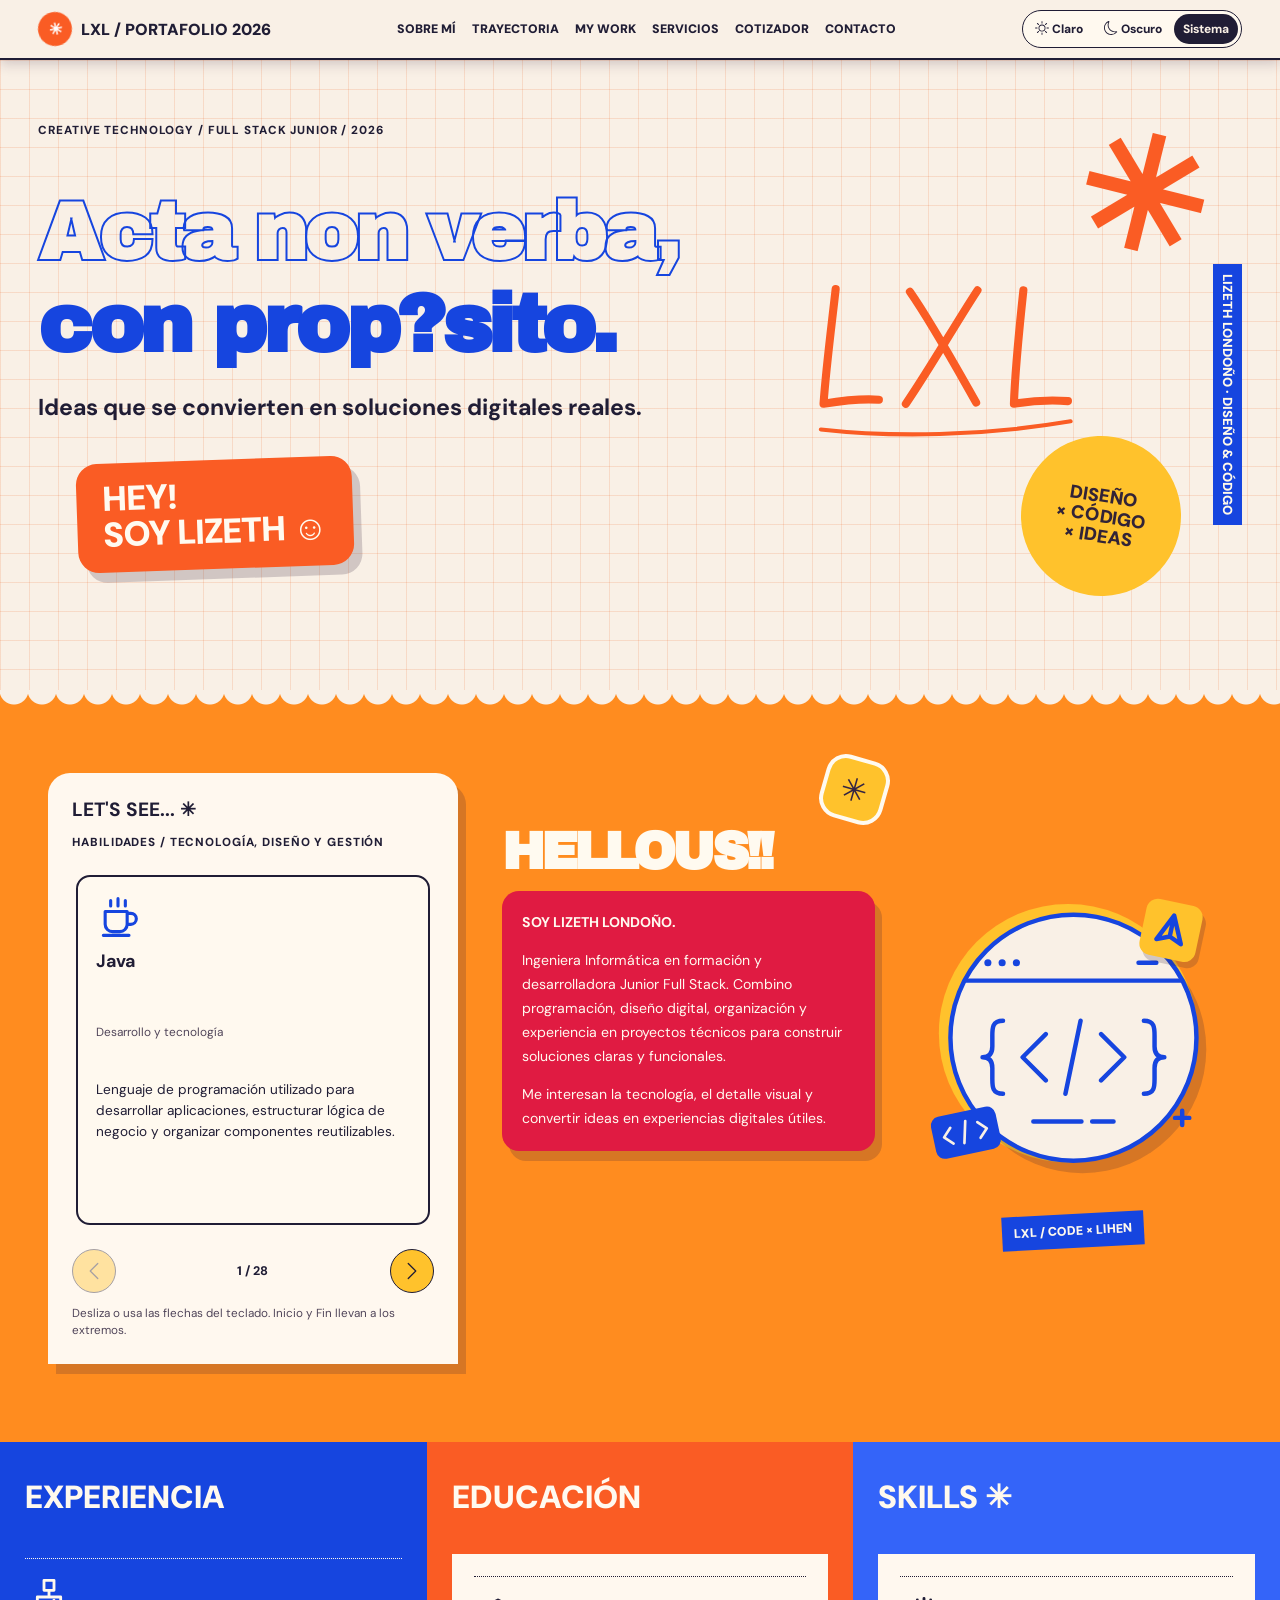
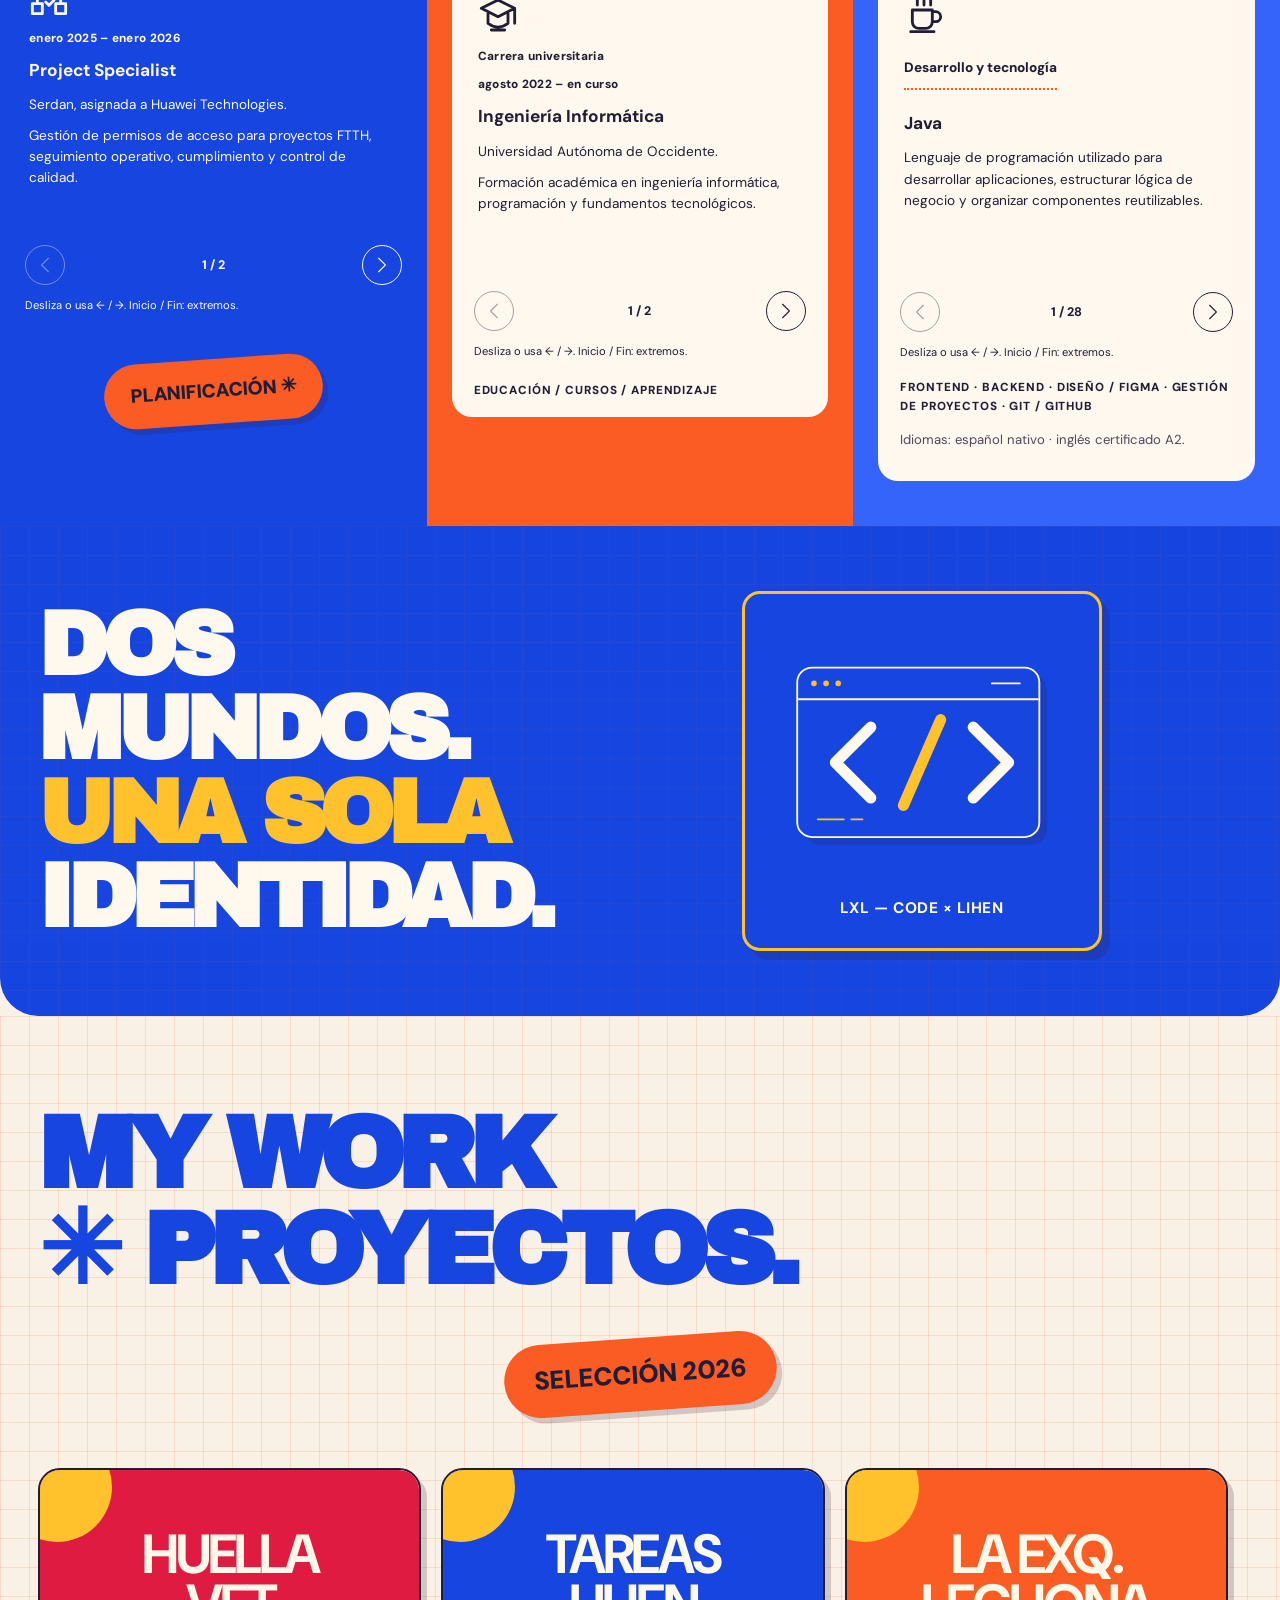
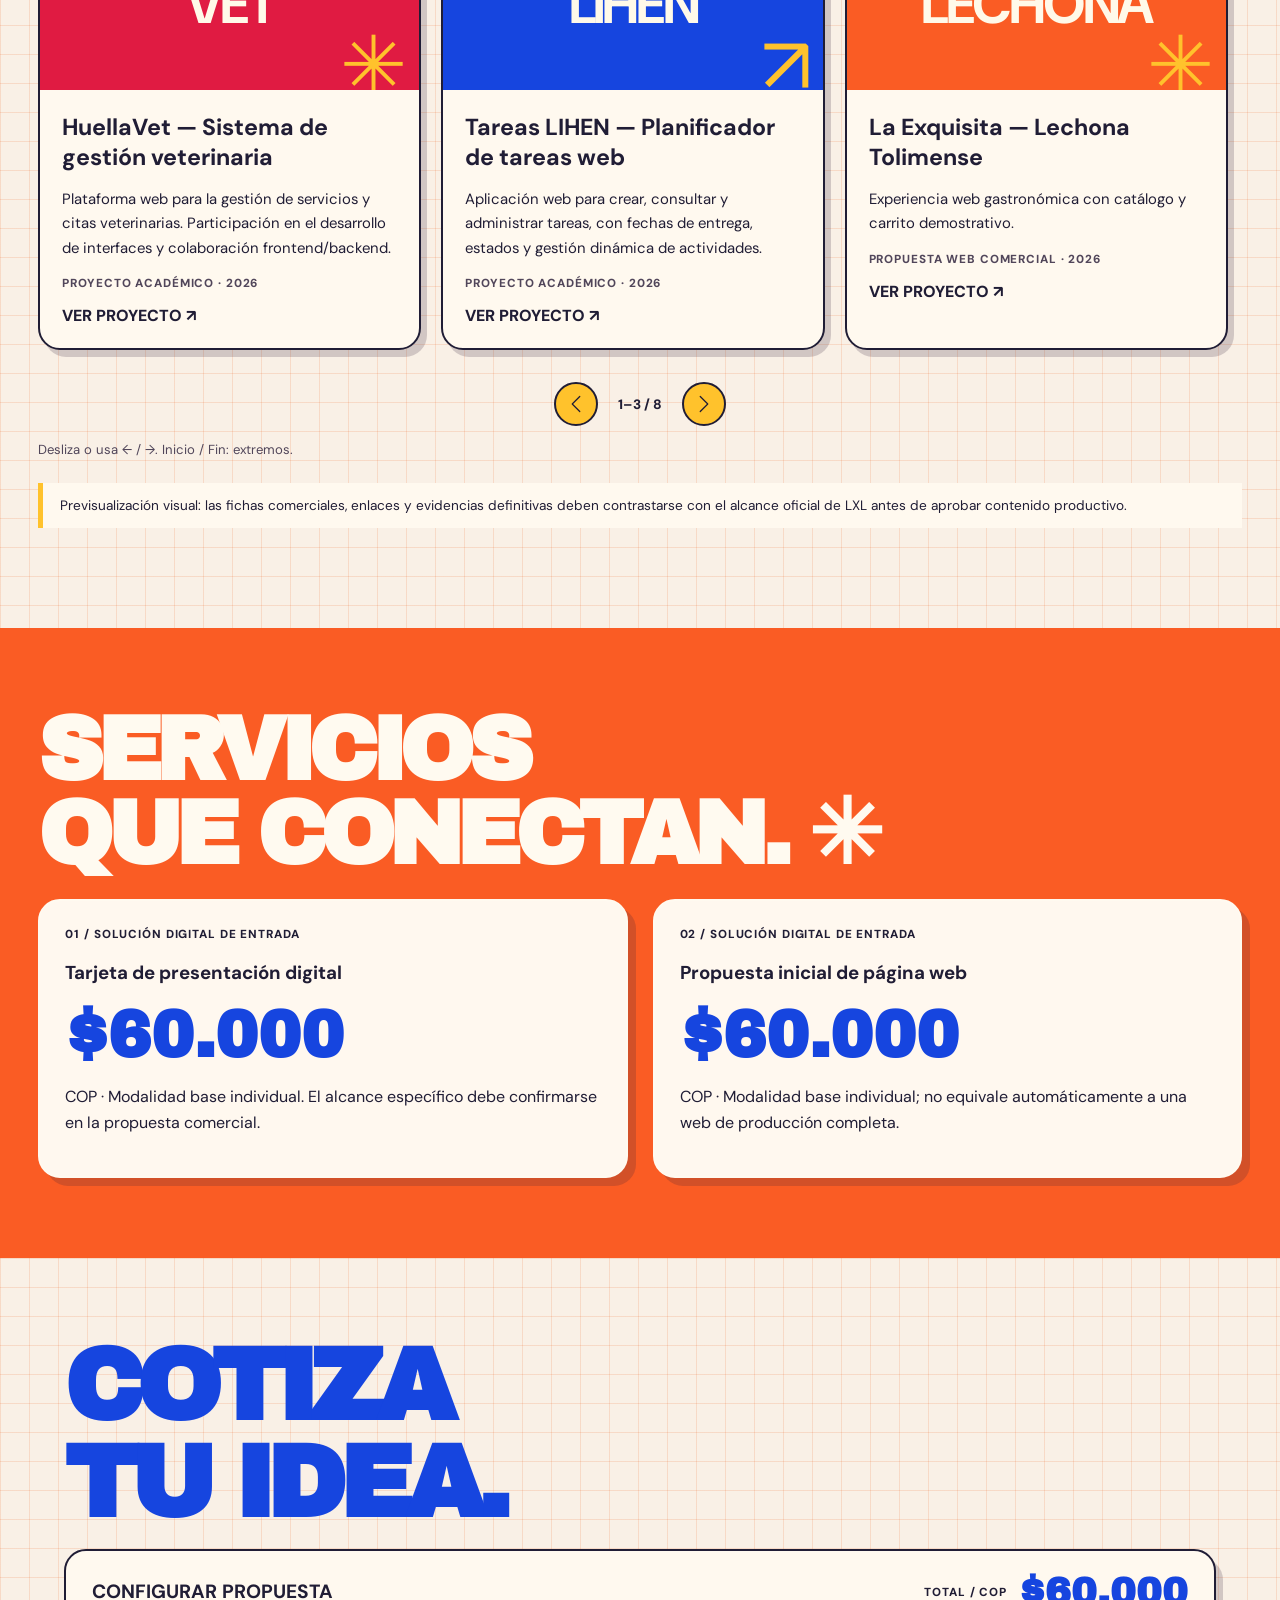
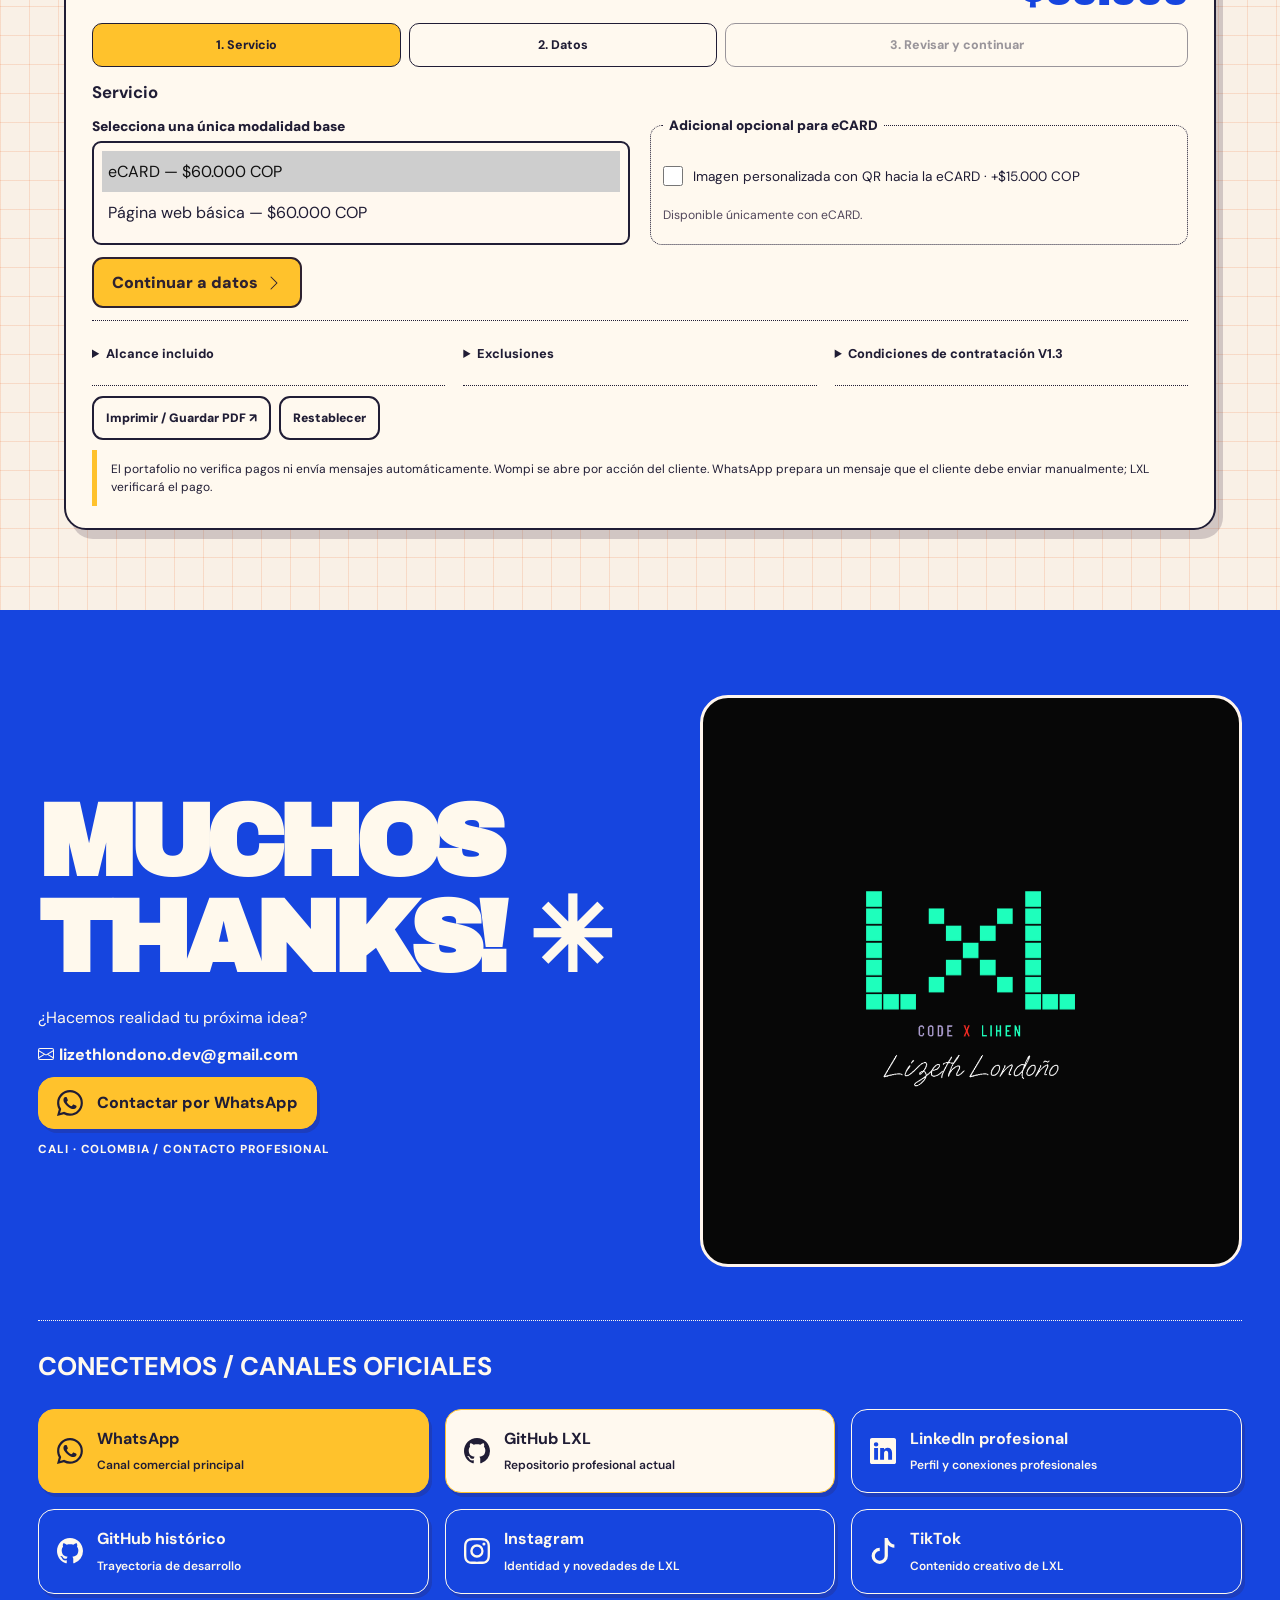
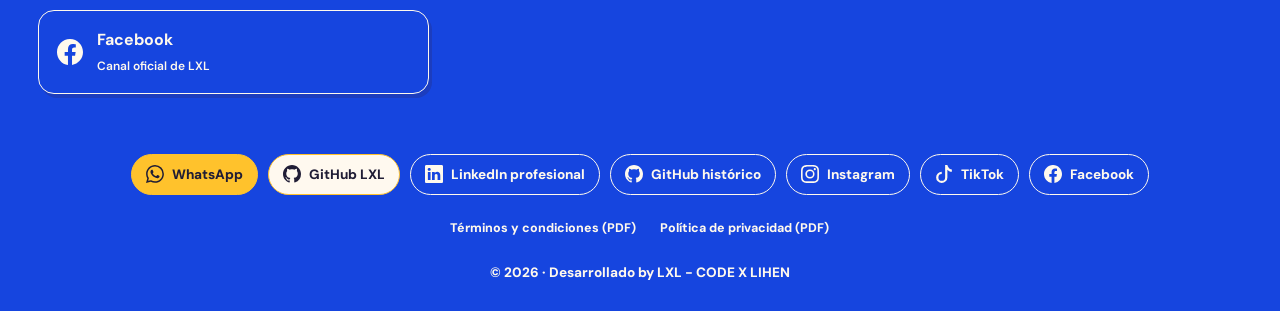
==== commit c012245f: "Se activa cotizador comercial y optimizar contacto LXL" ====
--- a/index.html
+++ b/index.html
@@ -44,8 +44,8 @@
 <section class="big-blue"><div class="texture" aria-hidden="true"></div><div class="container big-blue-inner"><h2 class="display">DOS MUNDOS.<br><em>UNA SOLA</em><br>IDENTIDAD.</h2><div class="code-badge"><svg viewBox="0 0 320 240" preserveAspectRatio="xMidYMid meet" aria-hidden="true" focusable="false" xmlns="http://www.w3.org/2000/svg"><rect x="34" y="36" width="260" height="182" rx="16" fill="var(--shadow)"/><rect x="26" y="28" width="260" height="182" rx="16" fill="var(--blue)" stroke="var(--blueText)" stroke-width="2"/><path d="M27 62h258" stroke="var(--blueText)" stroke-width="2"/><g fill="var(--yellow)"><circle cx="44" cy="45" r="3"/><circle cx="57" cy="45" r="3"/><circle cx="70" cy="45" r="3"/></g><path d="M235 45h30" stroke="var(--blueText)" stroke-width="2" stroke-linecap="round"/><g fill="none" stroke="var(--blueText)" stroke-width="12" stroke-linecap="round" stroke-linejoin="round"><path d="m105 92-38 38 38 38"/><path d="m215 92 38 38-38 38"/></g><path d="m180 84-40 92" fill="none" stroke="var(--yellow)" stroke-width="12" stroke-linecap="round"/><path d="M48 191h28m8 0h12" fill="none" stroke="var(--yellow)" stroke-width="2" stroke-linecap="round"/></svg><span>LXL — CODE × LIHEN</span></div></div></section>
 <section id="proyectos" class="work texture"><div class="container"><div class="work-head"><h2 class="display section-title">MY WORK<br>✳ PROYECTOS.</h2><span class="pill">SELECCIÓN 2026</span></div><div role="region" aria-roledescription="carrusel" aria-label="Proyectos LXL"><div class="projects" id="projects-track" role="list" tabindex="0" aria-label="Tarjetas de proyectos" aria-describedby="projects-help"></div><div class="projects-controls"><button id="projects-prev" type="button" aria-label="Proyecto anterior" aria-controls="projects-track"><svg class="bi ui-icon" viewBox="0 0 16 16" aria-hidden="true" focusable="false"><use href="#bi-ui-chevron-left"/></svg></button><span id="projects-position" role="status" aria-live="polite" aria-atomic="true"></span><button id="projects-next" type="button" aria-label="Proyecto siguiente" aria-controls="projects-track"><svg class="bi ui-icon" viewBox="0 0 16 16" aria-hidden="true" focusable="false"><use href="#bi-ui-chevron-right"/></svg></button></div><p id="projects-help" class="smallprint">Desliza o usa ← / →. Inicio / Fin: extremos.</p><noscript>Activa JavaScript para consultar los proyectos.</noscript></div><div class="disclaimer">Previsualización visual: las fichas comerciales, enlaces y evidencias definitivas deben contrastarse con el alcance oficial de LXL antes de aprobar contenido productivo.</div></div></section>
 <section id="servicios" class="services texture"><div class="container"><h2 class="display">SERVICIOS<br>QUE CONECTAN. ✳</h2><div class="service-grid"><article class="service"><div class="tiny">01 / SOLUCIÓN DIGITAL DE ENTRADA</div><h3>Tarjeta de presentación digital</h3><div class="price">$60.000</div><p>COP · Modalidad base individual. El alcance específico debe confirmarse en la propuesta comercial.</p></article><article class="service"><div class="tiny">02 / SOLUCIÓN DIGITAL DE ENTRADA</div><h3>Propuesta inicial de página web</h3><div class="price">$60.000</div><p>COP · Modalidad base individual; no equivale automáticamente a una web de producción completa.</p></article></div></div></section>
-<section id="cotizador" class="quote-section texture"><div class="container"><h2 class="display section-title">COTIZA<br>TU IDEA.</h2><div class="quote-layout"><div class="sheet"><h3>CONFIGURAR PROPUESTA</h3><p class="quote-notice">Configura y revisa tu solicitud. El paso a Wompi y WhatsApp permanece bloqueado hasta aprobar los documentos legales y verificar el importe del enlace.</p><form id="quote-form" method="post" autocomplete="off"><div class="field"><label for="base">Selecciona una única modalidad base</label><select id="base" required><option value="card">eCARD — $60.000 COP</option><option value="web">Página web básica — $60.000 COP</option></select></div><fieldset id="qr-option" class="quote-options"><legend>Adicional opcional para eCARD</legend><label class="quote-check" for="quote-qr"><input id="quote-qr" type="checkbox" aria-describedby="qr-help"><span>Imagen personalizada con QR hacia la eCARD · +$15.000 COP</span></label><p id="qr-help" class="smallprint">Disponible únicamente con eCARD.</p></fieldset><fieldset class="quote-options"><legend>Datos de la solicitud</legend><p id="quote-contact-help" class="smallprint">El borrador se conserva únicamente mientras esta página permanece abierta; no se guarda en localStorage. Solo al pulsar el botón de WhatsApp se compartirán los datos incluidos en el mensaje con WhatsApp/Meta y LXL. No ingreses información sensible.</p><div class="field"><label for="customer">Nombre de contacto</label><input id="customer" type="text" maxlength="90" required autocomplete="off" aria-describedby="quote-contact-help"></div><div class="field"><label for="quote-email">Correo de contacto</label><input id="quote-email" type="email" maxlength="254" required autocomplete="off" inputmode="email" aria-describedby="quote-contact-help"></div><div class="field"><label for="quote-phone">WhatsApp del cliente</label><input id="quote-phone" type="tel" maxlength="25" required autocomplete="off" inputmode="tel" aria-describedby="quote-phone-help"><p id="quote-phone-help" class="smallprint">Incluye el indicativo de país; entre 8 y 15 dígitos.</p></div><div class="field"><label for="quote-project">Descripción breve de tu proyecto (opcional)</label><textarea id="quote-project" maxlength="600" rows="4" autocomplete="off" aria-describedby="quote-contact-help"></textarea></div></fieldset><fieldset class="quote-options" aria-describedby="quote-legal-help"><legend>Aceptaciones separadas</legend><p id="quote-legal-help" class="smallprint">Puedes consultar los PDF; abrirlos no implica aceptación. Las casillas y la contratación seguirán bloqueadas hasta completar y aprobar los textos definitivos.</p><label class="quote-check" for="quote-terms"><input id="quote-terms" type="checkbox" required disabled><span><span id="quote-terms-label">Acepto los términos de contratación definitivos — pendientes de aprobación.</span> <a id="quote-terms-link" href="./legales/terminos-y-condiciones.pdf" target="_blank" rel="noopener noreferrer">Leer términos</a></span></label><label class="quote-check" for="quote-privacy"><input id="quote-privacy" type="checkbox" required disabled><span><span id="quote-privacy-label">Autorizo el tratamiento de mis datos según la política definitiva — pendiente de aprobación.</span> <a id="quote-privacy-link" href="./legales/politica-de-privacidad.pdf" target="_blank" rel="noopener noreferrer">Leer privacidad</a></span></label></fieldset><button class="action" id="quote-review" type="button">Revisar datos localmente</button><p id="quote-contact-status" class="smallprint" role="status" aria-live="polite">Solicitud no enviada.</p></form></div><div class="sheet"><h3 class="print-head">PRESUPUESTO — LXL CODE × LIHEN</h3><h3>RESUMEN ✳</h3><div id="details" aria-live="polite" aria-atomic="true"><p>eCARD · $60.000 COP</p><p>Personalización acordada, enlaces de contacto, archivos funcionales y publicación mediante GitHub Pages cuando sea compatible.</p><p>Plazo y revisiones específicos de eCARD: pendientes de aprobación.</p><p>No incluye dominio, hosting de pago ni implementación en proveedores externos; esta última requiere cotización adicional.</p></div><p class="tiny">TOTAL / COP</p><div class="quote-total" id="total" role="status" aria-live="polite">$60.000</div><div class="quote-status" id="quote-status" aria-label="Estado de contratación y pago"><p><strong>Contratación:</strong> no habilitada; pendiente de revisión técnica y legal.</p><p><strong>Solicitud:</strong> borrador local, no registrada. Identificador pendiente de servidor.</p><p><strong>Pago:</strong> no iniciado. No hay transacción ni referencia de pago.</p><p><strong>Notificación a LXL:</strong> no enviada.</p></div><p class="smallprint">Una sola modalidad base. El QR solo aplica a eCARD. El presupuesto no confirma una compra ni acredita un pago.</p><label class="quote-check" for="quote-payment-report"><input id="quote-payment-report" type="checkbox" disabled aria-describedby="quote-payment-help"><span>Declaro que realicé el pago. LXL deberá verificarlo.</span></label><p id="quote-payment-help" class="smallprint">Abrir Wompi no significa pagar. Al regresar, declara el pago solo si lo realizaste y luego abre WhatsApp para confirmar el envío manualmente.</p><div class="quote-actions"><button class="action" id="quote-pay" type="button" disabled aria-describedby="quote-blockers">Continuar al pago con Wompi</button><button class="action" id="quote-send" type="button" disabled aria-describedby="quote-blockers">Enviar solicitud por WhatsApp</button><button class="action" id="print" type="button">Imprimir / Guardar PDF ↗</button><button class="action" id="reset" type="button">Restablecer</button></div><p id="quote-blockers" class="smallprint">Pendiente: aprobación de términos y privacidad y verificación del enlace Wompi para el importe seleccionado.</p><details class="quote-pending" id="quote-pending"><summary>Condiciones pendientes de aprobación</summary><ul><li>Plazo y revisiones específicos de eCARD.</li><li>Política contractual de cancelaciones, retracto y devoluciones.</li><li>Texto definitivo de privacidad y tratamiento de datos.</li><li>Condiciones de comienzo anticipado de la prestación del servicio, cuando corresponda.</li></ul></details></div></div><div class="disclaimer">El portafolio no verifica pagos ni envía mensajes automáticamente. Wompi se abrirá por acción del cliente cuando esté habilitado. WhatsApp prepara un mensaje que el cliente debe enviar manualmente; LXL verificará el pago.</div><noscript>El cálculo del adicional QR y la vista previa de los datos de contacto requieren JavaScript. La contratación y los pagos permanecen deshabilitados.</noscript></div></section>
-<section id="contacto" class="contact texture"><div class="container contact-grid"><div><h2 class="display">MUCHOS<br>THANKS! ✳</h2><p>¿Hacemos realidad tu próxima idea?</p><a href="mailto:lizethlondono.dev@gmail.com"><svg class="bi ui-icon contact-inline-icon" viewBox="0 0 16 16" aria-hidden="true" focusable="false"><use href="#bi-ui-envelope"/></svg>lizethlondono.dev@gmail.com</a><a href="tel:+573058947808"><svg class="bi ui-icon contact-inline-icon" viewBox="0 0 16 16" aria-hidden="true" focusable="false"><use href="#bi-ui-telephone"/></svg>+57 305 894 7808</a><p class="tiny">CALI · COLOMBIA / CONTACTO PROFESIONAL</p></div><div class="contact-panel"><img src="assets/logo-lxl-oficial.png" alt="Logotipo oficial LXL CODE X LIHEN con firma Lizeth Londoño, conservado sin filtros"></div><div class="official-channels" aria-labelledby="official-channels-title"><h3 id="official-channels-title">CONECTEMOS / CANALES OFICIALES</h3><ul class="channel-grid"><li><a class="channel-link channel-link--commercial" href="https://wa.me/573058947808" target="_blank" rel="noopener noreferrer" aria-label="WhatsApp — Canal comercial principal (abre en una pestaña nueva)"><svg class="bi ui-icon" viewBox="0 0 16 16" aria-hidden="true" focusable="false"><use href="#bi-ui-whatsapp"/></svg><span><strong>WhatsApp</strong><small>Canal comercial principal</small></span></a></li><li><a class="channel-link channel-link--current" href="https://github.com/Dev-LxL" target="_blank" rel="noopener noreferrer" aria-label="GitHub LXL — Repositorio profesional actual (abre en una pestaña nueva)"><svg class="bi ui-icon" viewBox="0 0 16 16" aria-hidden="true" focusable="false"><use href="#bi-ui-github"/></svg><span><strong>GitHub LXL</strong><small>Repositorio profesional actual</small></span></a></li><li><a class="channel-link channel-link--professional" href="https://www.linkedin.com/in/lina-londono-dev/" target="_blank" rel="noopener noreferrer" aria-label="LinkedIn profesional — Perfil y conexiones profesionales (abre en una pestaña nueva)"><svg class="bi ui-icon" viewBox="0 0 16 16" aria-hidden="true" focusable="false"><use href="#bi-ui-linkedin"/></svg><span><strong>LinkedIn profesional</strong><small>Perfil y conexiones profesionales</small></span></a></li><li><a class="channel-link channel-link--history" href="https://github.com/Lizeth-Londono" target="_blank" rel="noopener noreferrer" aria-label="GitHub histórico — Trayectoria de desarrollo (abre en una pestaña nueva)"><svg class="bi ui-icon" viewBox="0 0 16 16" aria-hidden="true" focusable="false"><use href="#bi-ui-github"/></svg><span><strong>GitHub histórico</strong><small>Trayectoria de desarrollo</small></span></a></li><li><a class="channel-link channel-link--social" href="https://www.instagram.com/lxlcodexlihen" target="_blank" rel="noopener noreferrer" aria-label="Instagram — Identidad y novedades de LXL (abre en una pestaña nueva)"><svg class="bi ui-icon" viewBox="0 0 16 16" aria-hidden="true" focusable="false"><use href="#bi-ui-instagram"/></svg><span><strong>Instagram</strong><small>Identidad y novedades de LXL</small></span></a></li><li><a class="channel-link channel-link--social" href="https://www.tiktok.com/@lxlcodexlihen" target="_blank" rel="noopener noreferrer" aria-label="TikTok — Contenido creativo de LXL (abre en una pestaña nueva)"><svg class="bi ui-icon" viewBox="0 0 16 16" aria-hidden="true" focusable="false"><use href="#bi-ui-tiktok"/></svg><span><strong>TikTok</strong><small>Contenido creativo de LXL</small></span></a></li><li><a class="channel-link channel-link--social" href="https://www.facebook.com/share/1DYu2tmiFQ/" target="_blank" rel="noopener noreferrer" aria-label="Facebook — Canal oficial de LXL (abre en una pestaña nueva)"><svg class="bi ui-icon" viewBox="0 0 16 16" aria-hidden="true" focusable="false"><use href="#bi-ui-facebook"/></svg><span><strong>Facebook</strong><small>Canal oficial de LXL</small></span></a></li></ul></div></div></section></main><footer class="foot"><div class="container"><nav aria-label="Canales oficiales LXL"><ul class="footer-channels"><li><a class="channel-link--commercial" href="https://wa.me/573058947808" target="_blank" rel="noopener noreferrer" aria-label="WhatsApp — Canal comercial principal (abre en una pestaña nueva)"><svg class="bi ui-icon" viewBox="0 0 16 16" aria-hidden="true" focusable="false"><use href="#bi-ui-whatsapp"/></svg><span>WhatsApp</span></a></li><li><a class="channel-link--current" href="https://github.com/Dev-LxL" target="_blank" rel="noopener noreferrer" aria-label="GitHub LXL — Repositorio profesional actual (abre en una pestaña nueva)"><svg class="bi ui-icon" viewBox="0 0 16 16" aria-hidden="true" focusable="false"><use href="#bi-ui-github"/></svg><span>GitHub LXL</span></a></li><li><a class="channel-link--professional" href="https://www.linkedin.com/in/lina-londono-dev/" target="_blank" rel="noopener noreferrer" aria-label="LinkedIn profesional — Perfil y conexiones profesionales (abre en una pestaña nueva)"><svg class="bi ui-icon" viewBox="0 0 16 16" aria-hidden="true" focusable="false"><use href="#bi-ui-linkedin"/></svg><span>LinkedIn profesional</span></a></li><li><a class="channel-link--history" href="https://github.com/Lizeth-Londono" target="_blank" rel="noopener noreferrer" aria-label="GitHub histórico — Trayectoria de desarrollo (abre en una pestaña nueva)"><svg class="bi ui-icon" viewBox="0 0 16 16" aria-hidden="true" focusable="false"><use href="#bi-ui-github"/></svg><span>GitHub histórico</span></a></li><li><a class="channel-link--social" href="https://www.instagram.com/lxlcodexlihen" target="_blank" rel="noopener noreferrer" aria-label="Instagram — Identidad y novedades de LXL (abre en una pestaña nueva)"><svg class="bi ui-icon" viewBox="0 0 16 16" aria-hidden="true" focusable="false"><use href="#bi-ui-instagram"/></svg><span>Instagram</span></a></li><li><a class="channel-link--social" href="https://www.tiktok.com/@lxlcodexlihen" target="_blank" rel="noopener noreferrer" aria-label="TikTok — Contenido creativo de LXL (abre en una pestaña nueva)"><svg class="bi ui-icon" viewBox="0 0 16 16" aria-hidden="true" focusable="false"><use href="#bi-ui-tiktok"/></svg><span>TikTok</span></a></li><li><a class="channel-link--social" href="https://www.facebook.com/share/1DYu2tmiFQ/" target="_blank" rel="noopener noreferrer" aria-label="Facebook — Canal oficial de LXL (abre en una pestaña nueva)"><svg class="bi ui-icon" viewBox="0 0 16 16" aria-hidden="true" focusable="false"><use href="#bi-ui-facebook"/></svg><span>Facebook</span></a></li></ul></nav><nav class="footer-legal" aria-label="Documentos legales"><a href="./legales/terminos-y-condiciones.pdf" target="_blank" rel="noopener noreferrer">Términos y condiciones (PDF)</a><a href="./legales/politica-de-privacidad.pdf" target="_blank" rel="noopener noreferrer">Política de privacidad (PDF)</a></nav><p class="footer-signature">© 2026 · Desarrollado by LXL - CODE X LIHEN</p></div></footer>
+<section id="cotizador" class="quote-section texture"><div class="container"><h2 class="display section-title">COTIZA<br>TU IDEA.</h2><div class="quote-layout"><div class="sheet quote-wizard"><h3>CONFIGURAR PROPUESTA</h3><h3 class="print-head">PRESUPUESTO — LXL CODE × LIHEN</h3><div class="quote-totalbar"><span class="tiny">TOTAL / COP</span><div class="quote-total" id="total" role="status" aria-live="polite">$60.000</div></div><nav class="quote-step-nav" aria-label="Pasos de la cotización"><ol><li><button id="quote-step-tab-1" type="button" aria-current="step" aria-controls="quote-step-1">1. Servicio</button></li><li><button id="quote-step-tab-2" type="button" aria-controls="quote-step-2" disabled>2. Datos</button></li><li><button id="quote-step-tab-3" type="button" aria-controls="quote-step-3" disabled>3. Revisar y continuar</button></li></ol></nav><p id="quote-step-status" class="quote-sr-only" role="status" aria-live="polite">Paso 1 de 3: Servicio</p><form id="quote-form" method="post" autocomplete="off"><div id="quote-step-1" class="quote-step" role="group" aria-labelledby="quote-step-title-1"><h4 id="quote-step-title-1" tabindex="-1">Servicio</h4><div class="quote-service-grid"><div class="field"><label for="base">Selecciona una única modalidad base</label><select id="base" required size="2"><option value="card" selected>eCARD — $60.000 COP</option><option value="web">Página web básica — $60.000 COP</option></select></div><fieldset id="qr-option" class="quote-options"><legend>Adicional opcional para eCARD</legend><label class="quote-check" for="quote-qr"><input id="quote-qr" type="checkbox" aria-describedby="qr-help"><span>Imagen personalizada con QR hacia la eCARD · +$15.000 COP</span></label><p id="qr-help" class="smallprint">Disponible únicamente con eCARD.</p></fieldset></div><div class="quote-step-actions"><button id="quote-next-service" class="action" type="button">Continuar a datos <svg class="bi ui-icon" viewBox="0 0 16 16" aria-hidden="true" focusable="false"><use href="#bi-ui-chevron-right"/></svg></button></div></div><div id="quote-step-2" class="quote-step" role="group" aria-labelledby="quote-step-title-2" hidden><h4 id="quote-step-title-2" tabindex="-1">Datos</h4><fieldset class="quote-options quote-data-fields"><legend class="quote-sr-only">Datos de la solicitud</legend><div class="quote-data-grid"><div class="field"><label for="customer">Nombre de contacto</label><input id="customer" type="text" maxlength="90" required autocomplete="off" aria-describedby="quote-contact-help"></div><div class="field"><label for="quote-email">Correo de contacto</label><input id="quote-email" type="email" maxlength="254" required autocomplete="off" inputmode="email" aria-describedby="quote-contact-help"></div><div class="field"><label for="quote-phone">WhatsApp del cliente</label><input id="quote-phone" type="tel" maxlength="25" required autocomplete="off" inputmode="tel" aria-describedby="quote-phone-help"><p id="quote-phone-help" class="smallprint">Incluye el indicativo de país; entre 8 y 15 dígitos.</p></div><div class="field quote-project-field"><label for="quote-project">Descripción breve de tu proyecto (opcional)</label><textarea id="quote-project" maxlength="600" rows="4" autocomplete="off" aria-describedby="quote-contact-help"></textarea></div></div><p id="quote-contact-help" class="smallprint">Datos solo en esta página. Al abrir WhatsApp se compartirán con WhatsApp/Meta y LXL para preparar el mensaje; deberás confirmar el envío manualmente. No incluyas información sensible.</p></fieldset><div class="quote-step-actions"><button id="quote-back-service" class="action quote-secondary" type="button"><svg class="bi ui-icon" viewBox="0 0 16 16" aria-hidden="true" focusable="false"><use href="#bi-ui-chevron-left"/></svg> Servicio</button><button id="quote-review" class="action" type="button">Revisar y continuar <svg class="bi ui-icon" viewBox="0 0 16 16" aria-hidden="true" focusable="false"><use href="#bi-ui-chevron-right"/></svg></button></div></div><div id="quote-step-3" class="quote-step" role="group" aria-labelledby="quote-step-title-3" hidden><h4 id="quote-step-title-3" tabindex="-1">Revisar y continuar</h4><div class="quote-review-grid"><div class="quote-review-summary"><div id="details" aria-live="polite" aria-atomic="true"><p>Servicio: eCARD.</p><p>Adicional: ninguno.</p></div></div><div class="quote-review-commercial"><fieldset class="quote-options" aria-describedby="quote-legal-help"><legend>Aceptaciones separadas</legend><p id="quote-legal-help" class="smallprint">Consulta los documentos V1.3 vigentes y marca cada aceptación por separado. Abrir un PDF no implica aceptarlo.</p><label class="quote-check" for="quote-terms"><input id="quote-terms" type="checkbox" required><span><span id="quote-terms-label">Acepto los términos y condiciones de contratación V1.3.</span> <a id="quote-terms-link" href="./legales/terminos-y-condiciones.pdf" target="_blank" rel="noopener noreferrer">Leer términos</a></span></label><label class="quote-check" for="quote-privacy"><input id="quote-privacy" type="checkbox" required><span><span id="quote-privacy-label">Autorizo el tratamiento de mis datos según la política de privacidad V1.3.</span> <a id="quote-privacy-link" href="./legales/politica-de-privacidad.pdf" target="_blank" rel="noopener noreferrer">Leer privacidad</a></span></label></fieldset><div class="quote-payment"><p id="quote-payment-instruction" class="quote-notice" role="status" aria-live="polite">Tu cotización es de $60.000 COP. Ingresa exactamente este valor en Wompi y comprueba el importe antes de pagar.</p><p class="smallprint">Monto abierto: el total no se transfiere automáticamente a Wompi.</p><button class="action" id="quote-pay" type="button" disabled aria-describedby="quote-blockers quote-payment-instruction">Continuar al pago con Wompi</button></div><div id="quote-after-payment" hidden><label class="quote-check" for="quote-payment-report"><input id="quote-payment-report" type="checkbox" disabled aria-describedby="quote-payment-help"><span>Declaro que realicé el pago. LXL deberá verificarlo.</span></label><p id="quote-payment-help" class="smallprint">Abrir Wompi no confirma un pago. Decláralo solo si lo realizaste.</p><button class="action" id="quote-send" type="button" disabled hidden aria-describedby="quote-blockers">Enviar solicitud por WhatsApp</button></div><div class="quote-status" id="quote-status" role="status" aria-live="polite" aria-label="Estado de pago y solicitud" hidden></div><p id="quote-blockers" class="smallprint">Acepta ambos documentos para continuar.</p></div></div><div class="quote-step-actions"><button id="quote-back-data" class="action quote-secondary" type="button"><svg class="bi ui-icon" viewBox="0 0 16 16" aria-hidden="true" focusable="false"><use href="#bi-ui-chevron-left"/></svg> Datos</button></div></div><p id="quote-contact-status" class="smallprint" role="status" aria-live="polite" hidden></p></form><div id="quote-foldouts" class="quote-foldouts"><details id="quote-scope" class="quote-pending"><summary>Alcance incluido</summary><div id="quote-scope-content"><p>eCARD personalizada, contactos, archivos funcionales y publicación compatible con GitHub Pages.</p></div></details><details id="quote-exclusions" class="quote-pending"><summary>Exclusiones</summary><p>Dominio, hosting de pago e implementación en proveedores externos no están incluidos. La implementación externa requiere cotización adicional.</p></details><details class="quote-pending" id="quote-pending"><summary>Condiciones de contratación V1.3</summary><ul><li>Pago anticipado del 100 % del valor contratado.</li><li>Una ronda de ajustes incluida.</li><li>Entrega en cinco días hábiles desde la confirmación del pago y la recepción completa de materiales.</li><li>El inicio del trabajo está sujeto a verificar el pago y recibir los materiales. El inicio anticipado no se presume por el pago.</li><li>Dominio y hosting de pago no incluidos. La implementación en proveedores externos se cotiza por separado.</li><li>Cancelaciones, retracto, devoluciones y tratamiento de datos según los documentos V1.3 enlazados.</li></ul></details></div><div class="quote-tools"><button class="action quote-secondary" id="print" type="button">Imprimir / Guardar PDF ↗</button><button class="action quote-secondary" id="reset" type="button">Restablecer</button></div><p class="disclaimer">El portafolio no verifica pagos ni envía mensajes automáticamente. Wompi se abre por acción del cliente. WhatsApp prepara un mensaje que el cliente debe enviar manualmente; LXL verificará el pago.</p><noscript>Este flujo requiere JavaScript para navegar, calcular y validar. Los botones de pago y WhatsApp permanecen deshabilitados.</noscript></div></div></div></section>
+<section id="contacto" class="contact texture"><div class="container contact-grid"><div><h2 class="display">MUCHOS<br>THANKS! ✳</h2><p>¿Hacemos realidad tu próxima idea?</p><a href="mailto:lizethlondono.dev@gmail.com"><svg class="bi ui-icon contact-inline-icon" viewBox="0 0 16 16" aria-hidden="true" focusable="false"><use href="#bi-ui-envelope"/></svg>lizethlondono.dev@gmail.com</a><a class="channel-link channel-link--commercial contact-whatsapp" href="https://wa.me/573058947808" target="_blank" rel="noopener noreferrer" aria-label="Contactar por WhatsApp (abre en una pestaña nueva)"><svg class="bi bi-whatsapp ui-icon" viewBox="0 0 16 16" aria-hidden="true" focusable="false"><use href="#bi-ui-whatsapp"/></svg><span>Contactar por WhatsApp</span></a><p class="tiny">CALI · COLOMBIA / CONTACTO PROFESIONAL</p></div><div class="contact-panel"><img src="assets/logo-lxl-oficial.png" alt="Logotipo oficial LXL CODE X LIHEN con firma Lizeth Londoño, conservado sin filtros"></div><div class="official-channels" aria-labelledby="official-channels-title"><h3 id="official-channels-title">CONECTEMOS / CANALES OFICIALES</h3><ul class="channel-grid"><li><a class="channel-link channel-link--commercial" href="https://wa.me/573058947808" target="_blank" rel="noopener noreferrer" aria-label="WhatsApp — Canal comercial principal (abre en una pestaña nueva)"><svg class="bi ui-icon" viewBox="0 0 16 16" aria-hidden="true" focusable="false"><use href="#bi-ui-whatsapp"/></svg><span><strong>WhatsApp</strong><small>Canal comercial principal</small></span></a></li><li><a class="channel-link channel-link--current" href="https://github.com/Dev-LxL" target="_blank" rel="noopener noreferrer" aria-label="GitHub LXL — Repositorio profesional actual (abre en una pestaña nueva)"><svg class="bi ui-icon" viewBox="0 0 16 16" aria-hidden="true" focusable="false"><use href="#bi-ui-github"/></svg><span><strong>GitHub LXL</strong><small>Repositorio profesional actual</small></span></a></li><li><a class="channel-link channel-link--professional" href="https://www.linkedin.com/in/lina-londono-dev/" target="_blank" rel="noopener noreferrer" aria-label="LinkedIn profesional — Perfil y conexiones profesionales (abre en una pestaña nueva)"><svg class="bi ui-icon" viewBox="0 0 16 16" aria-hidden="true" focusable="false"><use href="#bi-ui-linkedin"/></svg><span><strong>LinkedIn profesional</strong><small>Perfil y conexiones profesionales</small></span></a></li><li><a class="channel-link channel-link--history" href="https://github.com/Lizeth-Londono" target="_blank" rel="noopener noreferrer" aria-label="GitHub histórico — Trayectoria de desarrollo (abre en una pestaña nueva)"><svg class="bi ui-icon" viewBox="0 0 16 16" aria-hidden="true" focusable="false"><use href="#bi-ui-github"/></svg><span><strong>GitHub histórico</strong><small>Trayectoria de desarrollo</small></span></a></li><li><a class="channel-link channel-link--social" href="https://www.instagram.com/lxlcodexlihen" target="_blank" rel="noopener noreferrer" aria-label="Instagram — Identidad y novedades de LXL (abre en una pestaña nueva)"><svg class="bi ui-icon" viewBox="0 0 16 16" aria-hidden="true" focusable="false"><use href="#bi-ui-instagram"/></svg><span><strong>Instagram</strong><small>Identidad y novedades de LXL</small></span></a></li><li><a class="channel-link channel-link--social" href="https://www.tiktok.com/@lxlcodexlihen" target="_blank" rel="noopener noreferrer" aria-label="TikTok — Contenido creativo de LXL (abre en una pestaña nueva)"><svg class="bi ui-icon" viewBox="0 0 16 16" aria-hidden="true" focusable="false"><use href="#bi-ui-tiktok"/></svg><span><strong>TikTok</strong><small>Contenido creativo de LXL</small></span></a></li><li><a class="channel-link channel-link--social" href="https://www.facebook.com/share/1DYu2tmiFQ/" target="_blank" rel="noopener noreferrer" aria-label="Facebook — Canal oficial de LXL (abre en una pestaña nueva)"><svg class="bi ui-icon" viewBox="0 0 16 16" aria-hidden="true" focusable="false"><use href="#bi-ui-facebook"/></svg><span><strong>Facebook</strong><small>Canal oficial de LXL</small></span></a></li></ul></div></div></section></main><footer class="foot"><div class="container"><nav aria-label="Canales oficiales LXL"><ul class="footer-channels"><li><a class="channel-link--commercial" href="https://wa.me/573058947808" target="_blank" rel="noopener noreferrer" aria-label="WhatsApp — Canal comercial principal (abre en una pestaña nueva)"><svg class="bi ui-icon" viewBox="0 0 16 16" aria-hidden="true" focusable="false"><use href="#bi-ui-whatsapp"/></svg><span>WhatsApp</span></a></li><li><a class="channel-link--current" href="https://github.com/Dev-LxL" target="_blank" rel="noopener noreferrer" aria-label="GitHub LXL — Repositorio profesional actual (abre en una pestaña nueva)"><svg class="bi ui-icon" viewBox="0 0 16 16" aria-hidden="true" focusable="false"><use href="#bi-ui-github"/></svg><span>GitHub LXL</span></a></li><li><a class="channel-link--professional" href="https://www.linkedin.com/in/lina-londono-dev/" target="_blank" rel="noopener noreferrer" aria-label="LinkedIn profesional — Perfil y conexiones profesionales (abre en una pestaña nueva)"><svg class="bi ui-icon" viewBox="0 0 16 16" aria-hidden="true" focusable="false"><use href="#bi-ui-linkedin"/></svg><span>LinkedIn profesional</span></a></li><li><a class="channel-link--history" href="https://github.com/Lizeth-Londono" target="_blank" rel="noopener noreferrer" aria-label="GitHub histórico — Trayectoria de desarrollo (abre en una pestaña nueva)"><svg class="bi ui-icon" viewBox="0 0 16 16" aria-hidden="true" focusable="false"><use href="#bi-ui-github"/></svg><span>GitHub histórico</span></a></li><li><a class="channel-link--social" href="https://www.instagram.com/lxlcodexlihen" target="_blank" rel="noopener noreferrer" aria-label="Instagram — Identidad y novedades de LXL (abre en una pestaña nueva)"><svg class="bi ui-icon" viewBox="0 0 16 16" aria-hidden="true" focusable="false"><use href="#bi-ui-instagram"/></svg><span>Instagram</span></a></li><li><a class="channel-link--social" href="https://www.tiktok.com/@lxlcodexlihen" target="_blank" rel="noopener noreferrer" aria-label="TikTok — Contenido creativo de LXL (abre en una pestaña nueva)"><svg class="bi ui-icon" viewBox="0 0 16 16" aria-hidden="true" focusable="false"><use href="#bi-ui-tiktok"/></svg><span>TikTok</span></a></li><li><a class="channel-link--social" href="https://www.facebook.com/share/1DYu2tmiFQ/" target="_blank" rel="noopener noreferrer" aria-label="Facebook — Canal oficial de LXL (abre en una pestaña nueva)"><svg class="bi ui-icon" viewBox="0 0 16 16" aria-hidden="true" focusable="false"><use href="#bi-ui-facebook"/></svg><span>Facebook</span></a></li></ul></nav><nav class="footer-legal" aria-label="Documentos legales"><a href="./legales/terminos-y-condiciones.pdf" target="_blank" rel="noopener noreferrer">Términos y condiciones (PDF)</a><a href="./legales/politica-de-privacidad.pdf" target="_blank" rel="noopener noreferrer">Política de privacidad (PDF)</a></nav><p class="footer-signature">© 2026 · Desarrollado by LXL - CODE X LIHEN</p></div></footer>
 <script src="JS/interfaz-cotizador.js"></script>
 <script src="JS/habilidades-formacion.js"></script>
 
--- a/CSS/styles.css
+++ b/CSS/styles.css
@@ -26,7 +26,7 @@
 @media(max-width:720px){.topinner{flex-wrap:wrap}.navlinks{order:3;width:100%;justify-content:space-between}.modes button{padding:7px}.hero{min-height:0;padding:26px 0 48px}.hero-layout{min-height:0;padding-right:0}.hero-layout>.tiny{max-width:calc(100% - 85px);line-height:1.6;min-height:72px}.hero-title{font-size:clamp(2.2rem,7.6vw,3.4rem);margin:24px 0 22px}.hero-subtitle{font-size:1.1rem;max-width:34em}.hero-mark{right:0;top:0;font-size:5rem}.hero-note{width:98px;height:98px;font-size:.76rem;right:5px;bottom:58px}.hero-sticker{font-size:1.3rem;padding:16px;margin:32px 0 24px 4%;max-width:calc(100% - 125px)}.hero-vertical{position:relative;top:auto;right:auto;writing-mode:horizontal-tb;width:fit-content;max-width:100%;font-size:.7rem;padding:8px 10px}.scribble{position:relative;top:auto;left:auto;right:auto;width:clamp(130px,40vw,190px);margin:24px auto;display:block}.intro-grid{grid-template-columns:1fr}.intro .hellopanel{padding:78px 15px 15px}.intro .big-hello{font-size:clamp(2rem,9vw,3.1rem)}.avatar-panel{padding:20px 8px}.skill-card{flex-basis:100%}.skills-bar{grid-column:auto!important;max-width:initial;width:calc(100% - 20px);margin:10px}.triptych{grid-template-columns:1fr}.strip{min-height:initial}.strip h2{font-size:2rem}.big-blue-inner{grid-template-columns:1fr;min-height:0}.projects>.project-card{flex-basis:100%}.project-graphic{height:190px}.service-grid,.quote-layout,.contact-grid{grid-template-columns:1fr}.work-head{align-items:start}.work{padding:60px 0}.section-title{font-size:3.7rem}.contact{padding-top:60px}.contact-panel{min-height:230px}}
 @media(max-width:410px){.modes{width:100%;justify-content:space-around}.brand-mini{font-size:.86rem}.navlinks a{font-size:.62rem}.intro .hello-card{font-size:.78rem}.work-head{display:block}.pill{margin-top:12px}}
 @media(prefers-reduced-motion:reduce){*,*:before,*:after{transition:none!important;animation:none!important;scroll-behavior:auto!important}}
-@media print{html,body{background:white!important;color:#111!important;color-scheme:light!important}.topbar,.hero,.scallop,.intro,.triptych,.big-blue,.work,.services,.contact,.foot{display:none!important}.quote-section{padding:0!important}.quote-section .section-title,.quote-layout>.sheet:first-child,.action,.disclaimer{display:none!important}.quote-layout{display:block!important;margin:0!important}.quote-layout>.sheet:last-child{background:white!important;color:#111!important;border:0!important;box-shadow:none!important;padding:0!important}.quote-total{color:#111!important}.print-head{display:block!important;font-size:21px;margin-bottom:25px!important}.smallprint{color:#333!important}@page{size:A4;margin:20mm}}
+@media print{html,body{background:white!important;color:#111!important;color-scheme:light!important}.topbar,.hero,.scallop,.intro,.triptych,.big-blue,.work,.services,.contact,.foot{display:none!important}.quote-section{padding:0!important}.quote-section .section-title,.action,.disclaimer{display:none!important}.quote-layout{display:block!important;margin:0!important}.quote-layout>.sheet:last-child{background:white!important;color:#111!important;border:0!important;box-shadow:none!important;padding:0!important}.quote-total{color:#111!important}.print-head{display:block!important;font-size:21px;margin-bottom:25px!important}.smallprint{color:#333!important}@page{size:A4;margin:20mm}}
 
 /* Movimiento progresivo LXL: no oculta contenido ni cambia el layout. */
 :root{--motion-fast:160ms;--motion-base:360ms;--motion-slow:640ms;--motion-ease:cubic-bezier(.22,.61,.36,1)}
@@ -66,3 +66,60 @@
 /* Bootstrap Icons 1.13.2: un sprite compartido, sin red ni icon fonts. */
 .ui-icon-sprite{display:none}svg.ui-icon{fill:currentColor;stroke:none;flex-shrink:0}.contact svg.contact-inline-icon{display:inline-block;width:1em;height:1em;vertical-align:-.125em;margin-right:.3em}
 .navlinks a:visited,.contact a,.contact a:visited,.footer-channels a:visited,.footer-legal a,.footer-legal a:visited,.projects .project-link,.projects .project-link:visited{text-decoration:none}
+
+/* Cotizador compacto: tres pasos, un único motor y total compartido. */
+.quote-section .quote-layout{grid-template-columns:minmax(0,1fr);max-width:900px;margin:24px auto 0}.quote-wizard>h3{font-size:1.2rem;margin-bottom:12px}.quote-totalbar{display:flex;align-items:center;justify-content:space-between;gap:14px;flex-wrap:wrap;border-bottom:1px dotted var(--ink);padding-bottom:12px;margin-bottom:16px}.quote-totalbar .quote-total{font-size:clamp(2rem,5vw,3rem)}.quote-step-nav ol{display:grid;grid-template-columns:1fr 1fr 1.5fr;gap:8px;list-style:none;padding:0;margin:0 0 20px}.quote-step-nav button{width:100%;min-height:44px;border:1.5px solid var(--ink);border-radius:10px;padding:8px;color:var(--ink);background:var(--surface);font-size:.78rem;font-weight:800}.quote-step-nav button[aria-current="step"]{background:var(--yellow);color:var(--paper)}[data-theme="light"] .quote-step-nav button[aria-current="step"]{color:var(--ink)}.quote-step-nav button:disabled{opacity:.45;cursor:not-allowed}.quote-step h4{margin:0 0 14px;font-size:1.05rem}.quote-step h4:focus-visible{outline:2px solid var(--outline);outline-offset:3px}.quote-step .field{margin-bottom:12px;gap:6px}.quote-wizard .quote-options{margin:12px 0;padding:12px}.quote-wizard .quote-check{margin:8px 0}.quote-wizard .smallprint{margin:8px 0;font-size:.76rem;line-height:1.5}.quote-wizard .quote-data-fields{border:0;padding:0}.quote-data-grid{display:grid;grid-template-columns:repeat(2,minmax(0,1fr));gap:0 16px}.quote-project-field{grid-column:1/-1}.quote-wizard .field textarea{min-height:76px}.quote-step-actions{display:flex;justify-content:space-between;gap:10px;flex-wrap:wrap;margin-top:14px}.quote-step-actions .action{display:inline-flex;align-items:center;gap:8px;margin:0}.quote-step-actions svg{width:16px;height:16px}.quote-wizard .quote-secondary{background:var(--surface);color:var(--ink);border-color:var(--ink)}.quote-foldouts{margin-top:18px;border-top:1px dotted var(--ink)}.quote-wizard .quote-pending{margin:0;padding:10px 0;border-top:0;border-bottom:1px dotted var(--ink);font-size:.8rem}.quote-pending summary{min-height:24px;line-height:1.5}.quote-pending p,.quote-pending li{line-height:1.6}.quote-pending ul{margin:10px 0}.quote-tools{display:flex;gap:8px;flex-wrap:wrap;margin-top:14px}.quote-tools .action{font-size:.76rem;margin:0;padding:10px 12px}.quote-wizard .disclaimer{font-size:.75rem;line-height:1.5;margin-top:14px;padding:10px 14px}.quote-wizard #details{display:grid;grid-template-columns:repeat(2,minmax(0,1fr));gap:4px 16px}.quote-wizard #details p{margin:0;font-size:.82rem;line-height:1.5;overflow-wrap:anywhere}.quote-wizard .quote-consent-summary{display:none}.quote-payment .quote-notice{margin:12px 0 8px;padding:10px 12px;font-size:.8rem}.quote-wizard .quote-status{padding:10px 12px;margin-top:12px;font-size:.8rem}.quote-wizard .quote-status p{margin:0}.quote-sr-only{position:absolute;width:1px;height:1px;padding:0;margin:-1px;overflow:hidden;clip-path:inset(50%);white-space:nowrap;border:0}.quote-section [hidden]{display:none}
+@media(max-width:600px){.quote-section .quote-wizard{padding:20px 16px}.quote-data-grid,.quote-wizard #details{grid-template-columns:minmax(0,1fr)}.quote-step-nav ol{gap:5px}.quote-step-nav button{font-size:.7rem;padding:7px 4px}.quote-step-actions .action{max-width:100%;font-size:.8rem}.quote-project-field{grid-column:auto}}
+@media print{.quote-wizard>h3:not(.print-head),.quote-step-nav,.quote-step-actions,.quote-tools,.quote-step>fieldset,.quote-payment,#quote-after-payment,#quote-blockers,#quote-contact-status,#quote-step-status,#quote-step-title-3{display:none!important}.quote-wizard #details{display:block}.quote-wizard #details p{font-size:10pt;margin:6px 0}.quote-wizard .quote-consent-summary{display:block}.quote-totalbar{margin-bottom:16px}.quote-wizard .quote-pending>div{display:block}.quote-wizard .quote-pending{break-inside:avoid}.quote-step{break-inside:auto}}
+/* Distribución horizontal, limitada al cotizador y a la pantalla. */
+@media screen {
+  #cotizador [hidden] { display:none!important; }
+  #cotizador > .container { width:min(1300px,90%); }
+  #cotizador .quote-layout { max-width:1300px; margin-top:18px; }
+  #cotizador .quote-wizard { padding:22px 26px; display:grid; grid-template-columns:minmax(0,1fr) auto; column-gap:20px; }
+  .quote-wizard > * { min-width:0; grid-column:1/-1; }
+  #cotizador .quote-wizard > h3:not(.print-head) { grid-column:1; align-self:center; margin:0 0 12px; }
+  #cotizador .quote-totalbar { grid-column:2; gap:12px; padding:0; margin:0 0 12px; border:0; flex-wrap:nowrap; }
+  #cotizador .quote-totalbar .quote-total { font-size:clamp(1.7rem,3vw,2.5rem); }
+  #cotizador .quote-step-nav ol { margin-bottom:14px; }
+  .quote-service-grid,.quote-review-grid { display:grid; grid-template-columns:repeat(2,minmax(0,1fr)); gap:20px; align-items:start; }
+  #cotizador .quote-service-grid > .field { margin:0; }
+  #cotizador .quote-service-grid > .quote-options { margin:0; align-self:stretch; }
+  .quote-service-grid select { min-height:104px; padding:8px; }
+  .quote-service-grid option { padding:10px 6px; white-space:normal; }
+  #cotizador .quote-data-grid { grid-template-rows:repeat(3,auto); gap:10px 20px; }
+  #cotizador .quote-data-grid > .field { grid-column:1; margin:0; min-width:0; }
+  #cotizador .quote-data-grid > .quote-project-field { grid-column:2; grid-row:1/4; grid-template-rows:auto minmax(0,1fr); }
+  #cotizador .quote-project-field textarea { height:100%; min-height:220px; }
+  #cotizador .quote-data-grid .smallprint { margin:0; }
+  #cotizador .quote-data-fields { margin:0; }
+  .quote-review-grid > * { min-width:0; }
+  #cotizador #details { grid-template-columns:minmax(0,1fr); gap:8px; }
+  #cotizador .quote-review-commercial > .quote-options { margin-top:0; }
+  .quote-review-commercial .action { margin:0; max-width:100%; min-height:44px; }
+  #cotizador .quote-foldouts { display:grid; grid-template-columns:repeat(3,minmax(0,1fr)); gap:0 18px; margin-top:12px; }
+  #cotizador .quote-pending summary { min-height:44px; align-content:center; }
+  #cotizador .quote-step-actions { margin-top:12px; }
+  #cotizador .quote-tools { margin-top:10px; }
+  #cotizador .quote-tools .action { min-height:44px; }
+  #cotizador .disclaimer { margin:10px 0 0; }
+  #cotizador .quote-check { min-height:44px; align-items:center; }
+  #cotizador .quote-check input { margin-top:0; }
+  #cotizador .quote-step-actions .action { min-height:44px; }
+}
+@media screen and (max-width:720px) {
+  #cotizador > .container { width:94%; }
+  #cotizador .quote-wizard { padding:20px 16px; display:block; }
+  #cotizador .quote-wizard > h3:not(.print-head) { margin-bottom:10px; }
+  #cotizador .quote-totalbar { margin-bottom:12px; justify-content:space-between; }
+  #cotizador .quote-service-grid,#cotizador .quote-review-grid,#cotizador .quote-data-grid,#cotizador .quote-foldouts { grid-template-columns:minmax(0,1fr); gap:12px; }
+  #cotizador .quote-data-grid > .field,#cotizador .quote-data-grid > .quote-project-field { grid-column:auto; grid-row:auto; }
+  #cotizador .quote-project-field textarea { height:auto; min-height:132px; }
+  #cotizador .quote-foldouts { gap:0; }
+  #cotizador .quote-step-actions .action { flex:1 1 130px; justify-content:center; }
+}
+@media print {
+  .quote-review-commercial { display:none!important; }
+  .quote-review-grid,.quote-review-summary { display:block; }
+}
+.contact .contact-whatsapp{width:fit-content;max-width:100%;height:auto;min-height:48px;margin:12px 0;padding:12px 18px}
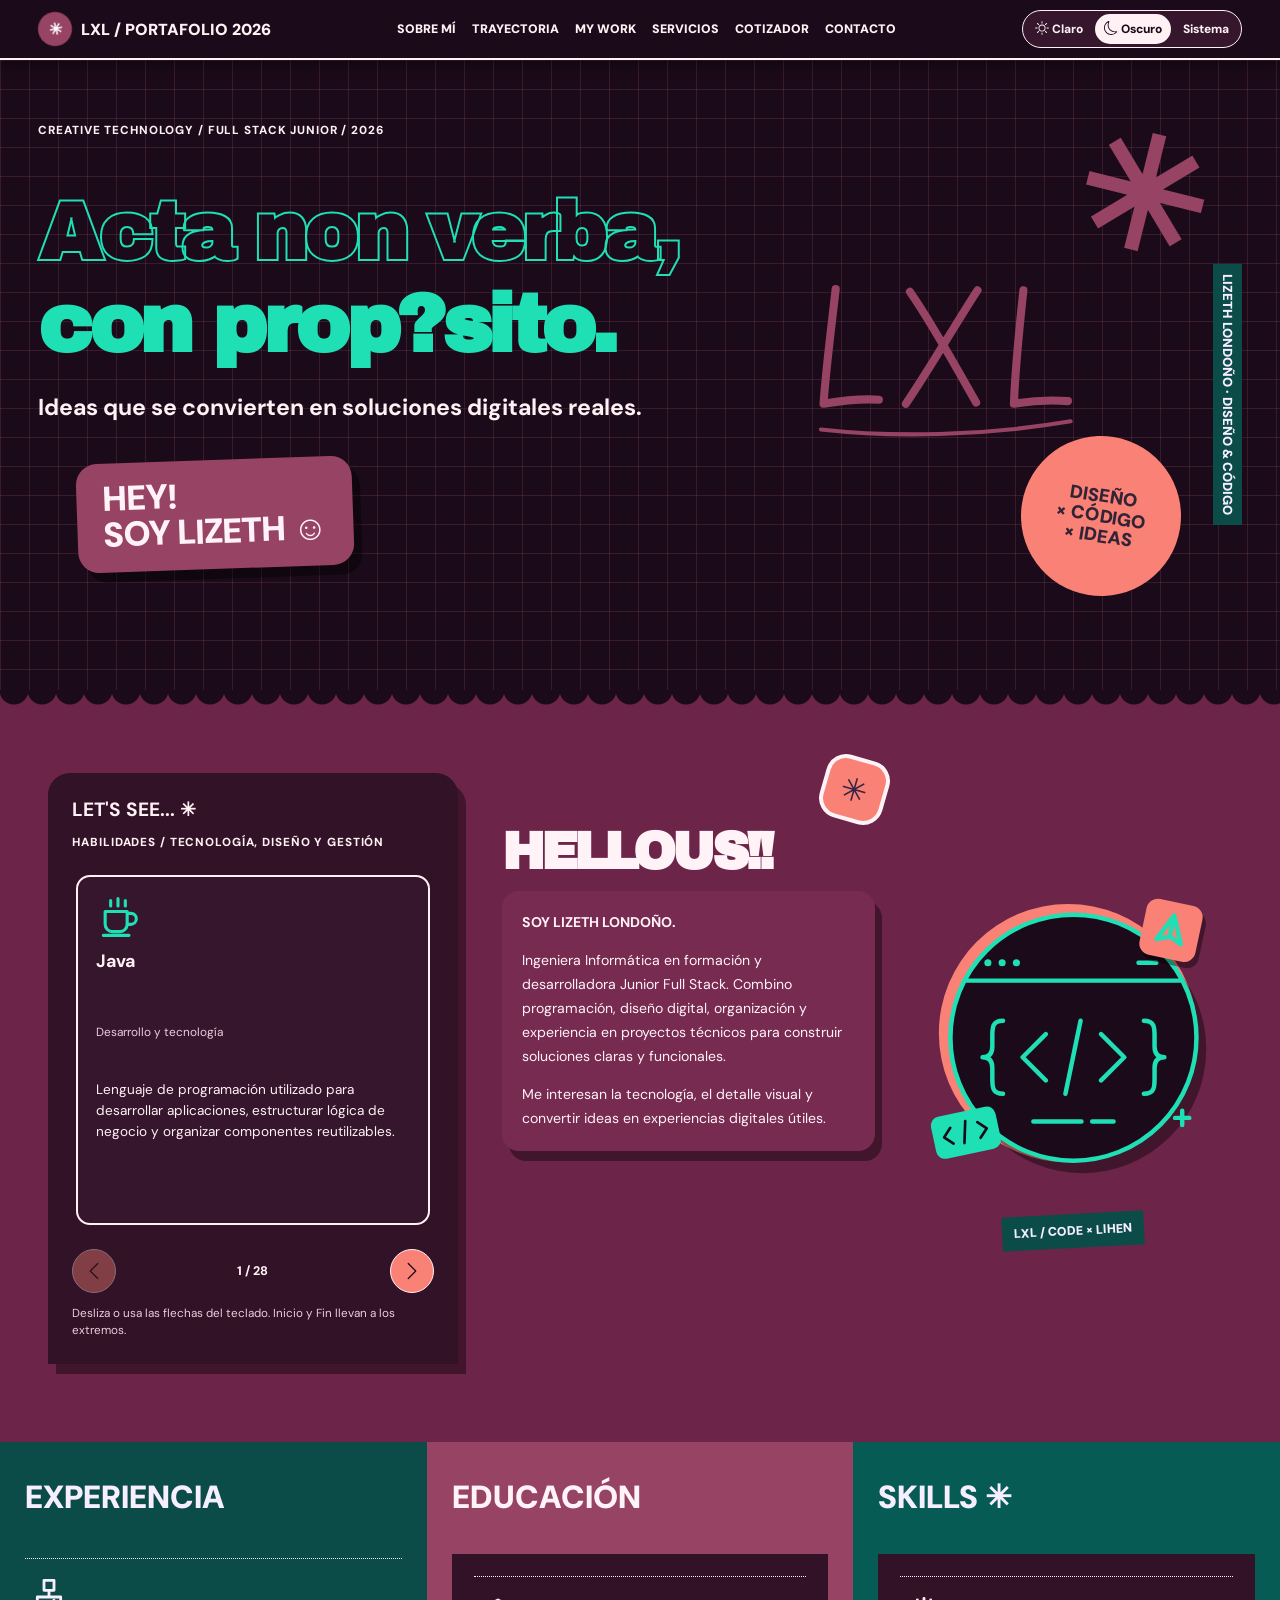
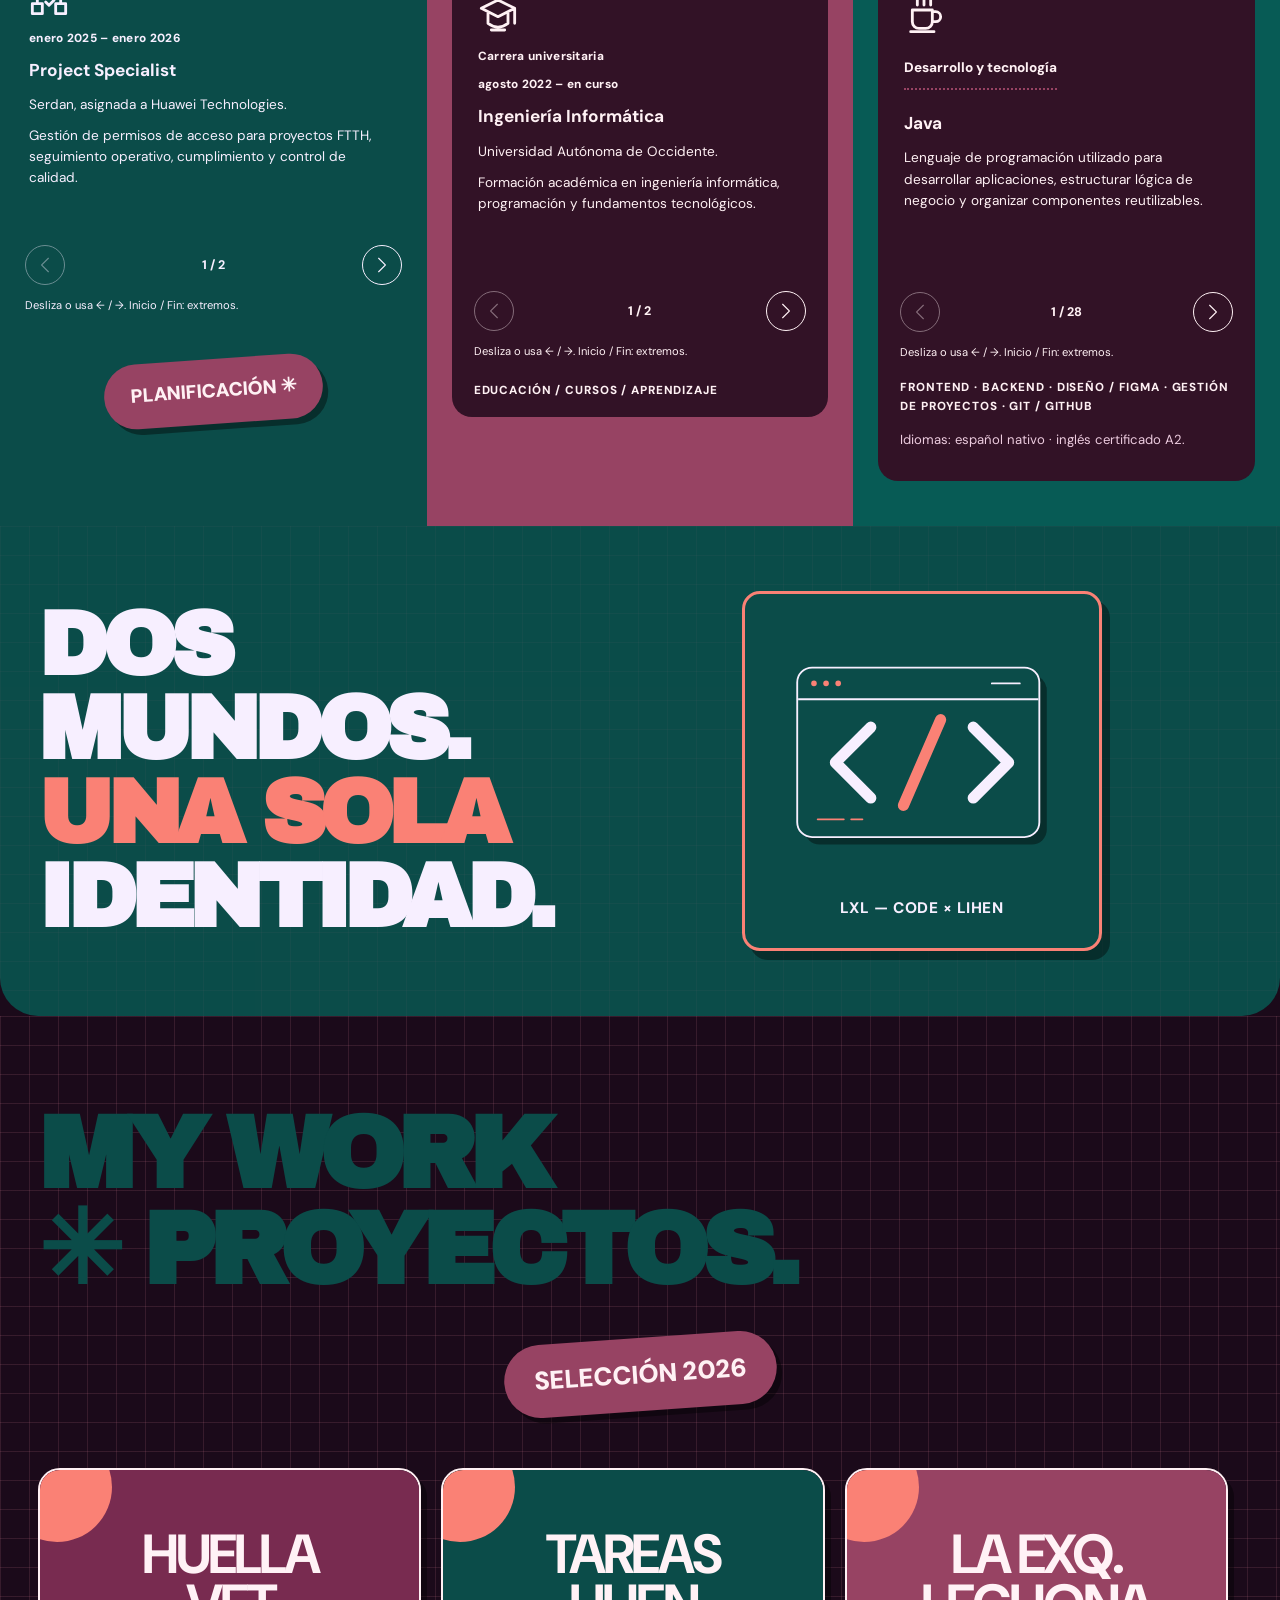
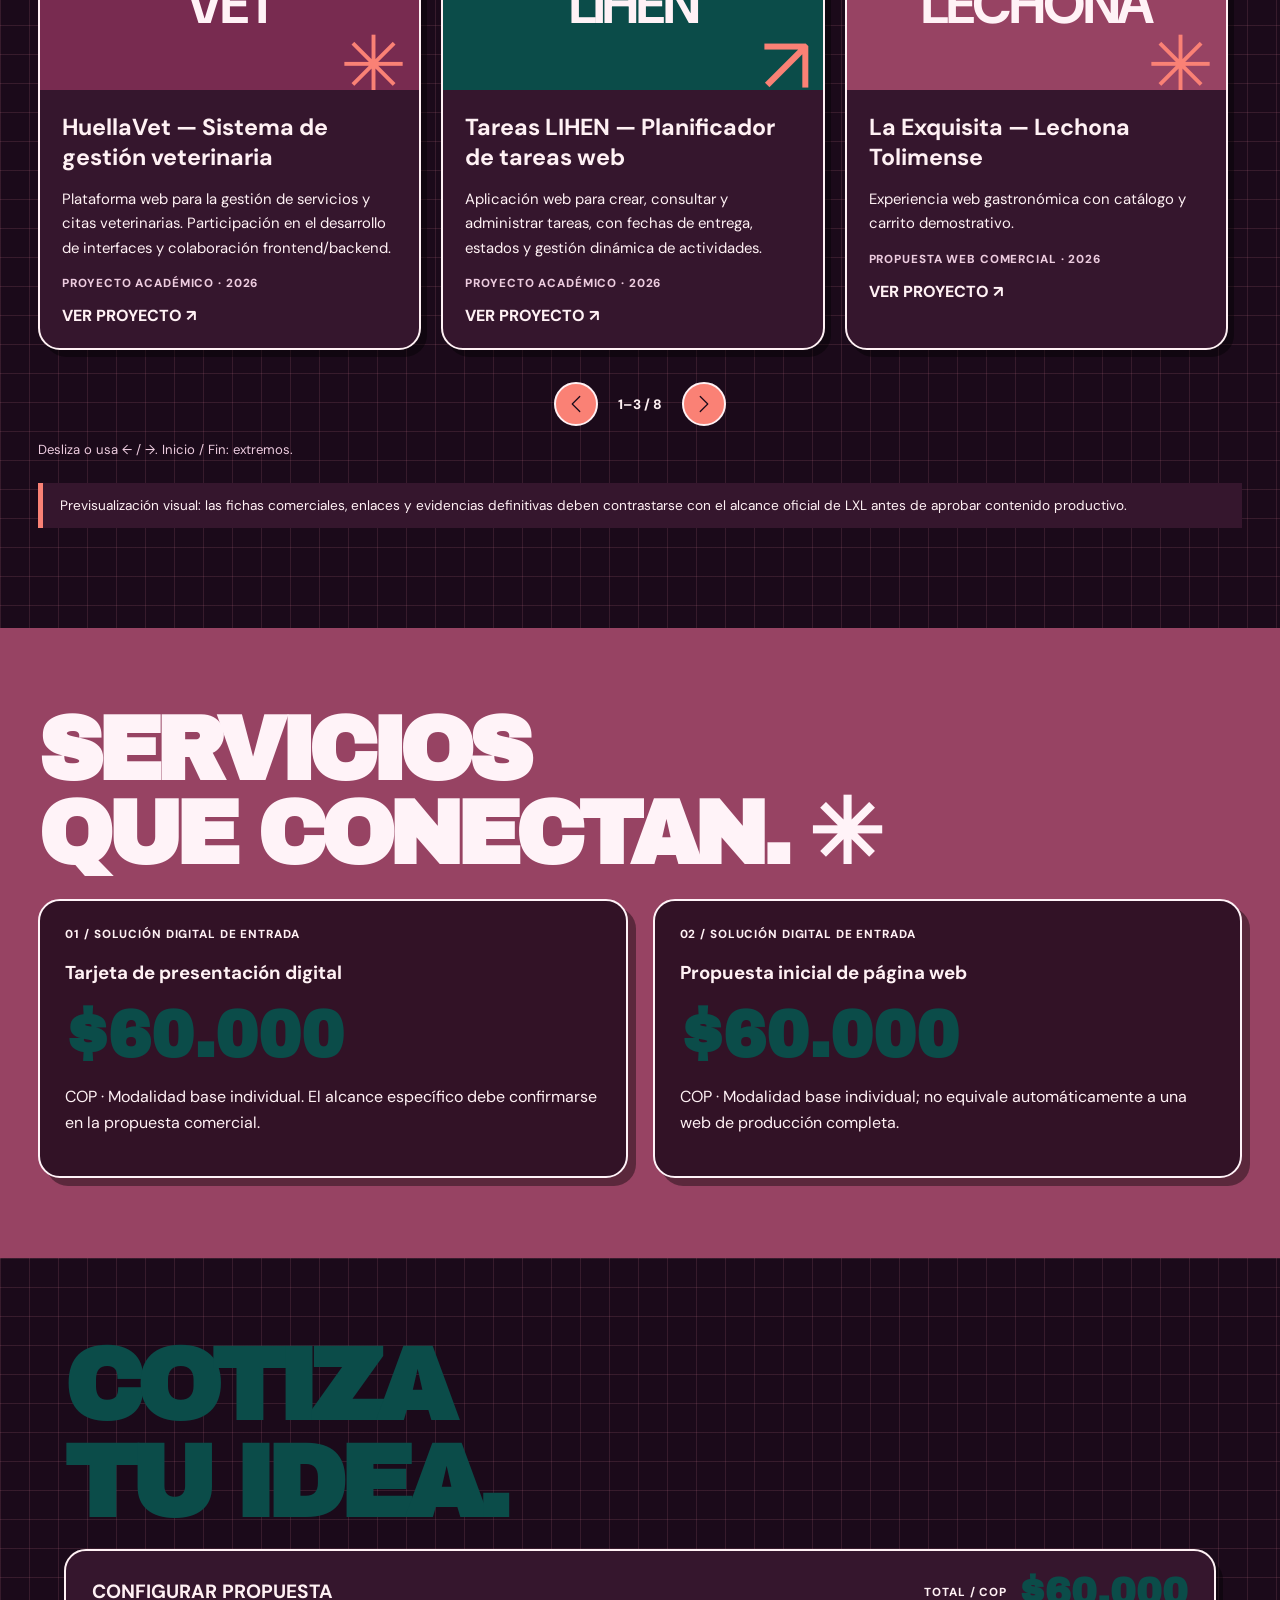
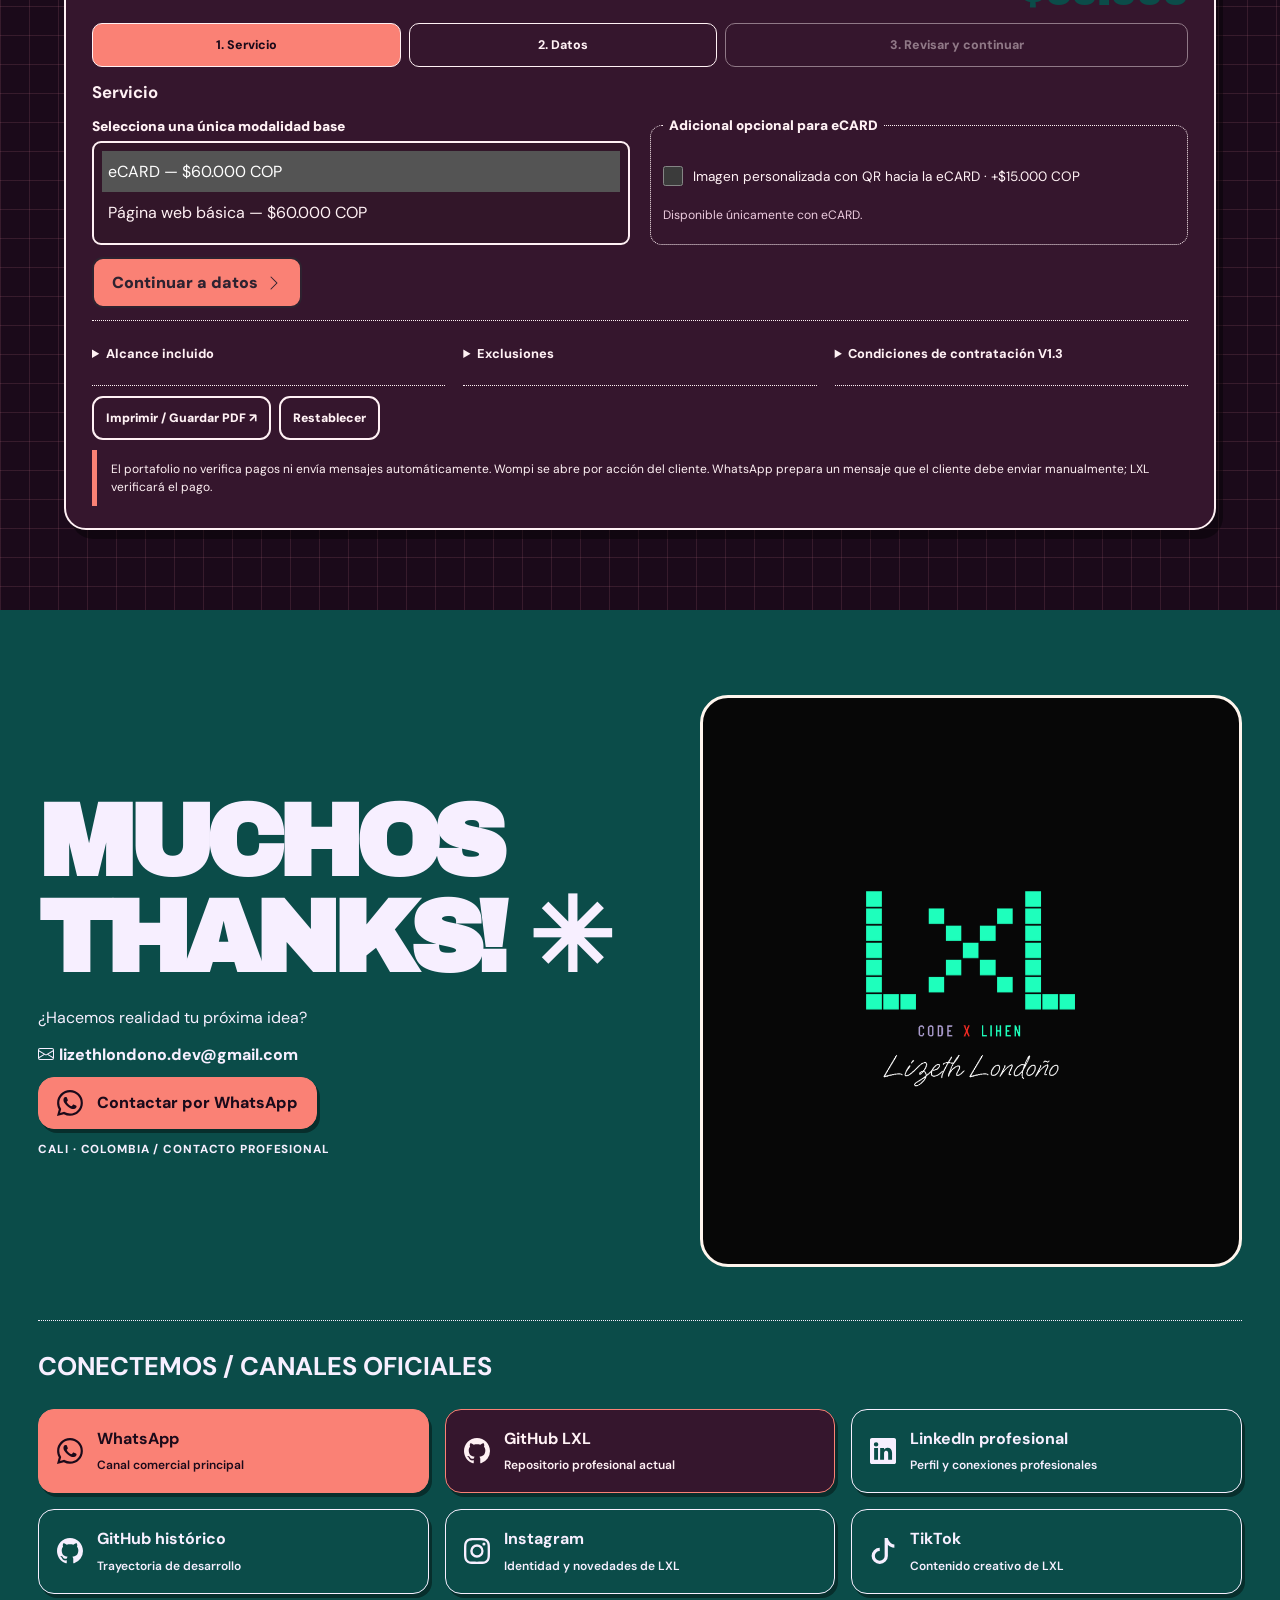
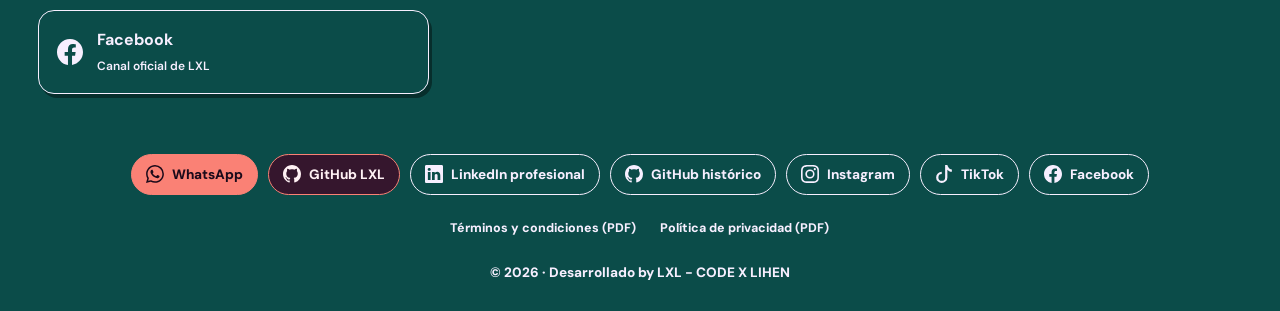
==== commit c55ba527: "fix: default new visitors to dark theme" ====
--- a/index.html
+++ b/index.html
@@ -1,6 +1,6 @@
 <!doctype html>
 <html lang="es"><head><meta charset="utf-8"><meta name="viewport" content="width=device-width,initial-scale=1"><meta name="description" content="Previsualización editorial LXL Portafolio 2026, claro y oscuro."><title>LXL — Portafolio editorial 2026 · Previsualización V2</title>
-<script>(function(){let m=null;try{m=localStorage.getItem('lxl-theme-v2')}catch(e){}document.documentElement.dataset.theme=(m==='light'||m==='dark')?m:(matchMedia('(prefers-color-scheme: dark)').matches?'dark':'light');document.documentElement.dataset.choice=(m==='light'||m==='dark')?m:'system'})()</script>
+<script>(function(){let m=null;try{m=localStorage.getItem('lxl-theme-v2')}catch(e){}m=(m==='light'||m==='dark'||m==='system')?m:'dark';document.documentElement.dataset.theme=m==='system'?(matchMedia('(prefers-color-scheme: dark)').matches?'dark':'light'):m;document.documentElement.dataset.choice=m})()</script>
 <link rel="stylesheet" href="CSS/styles.css"></head><body>
 <!-- Bootstrap Icons 1.13.2: https://github.com/twbs/icons/tree/v1.13.2
 The MIT License (MIT)
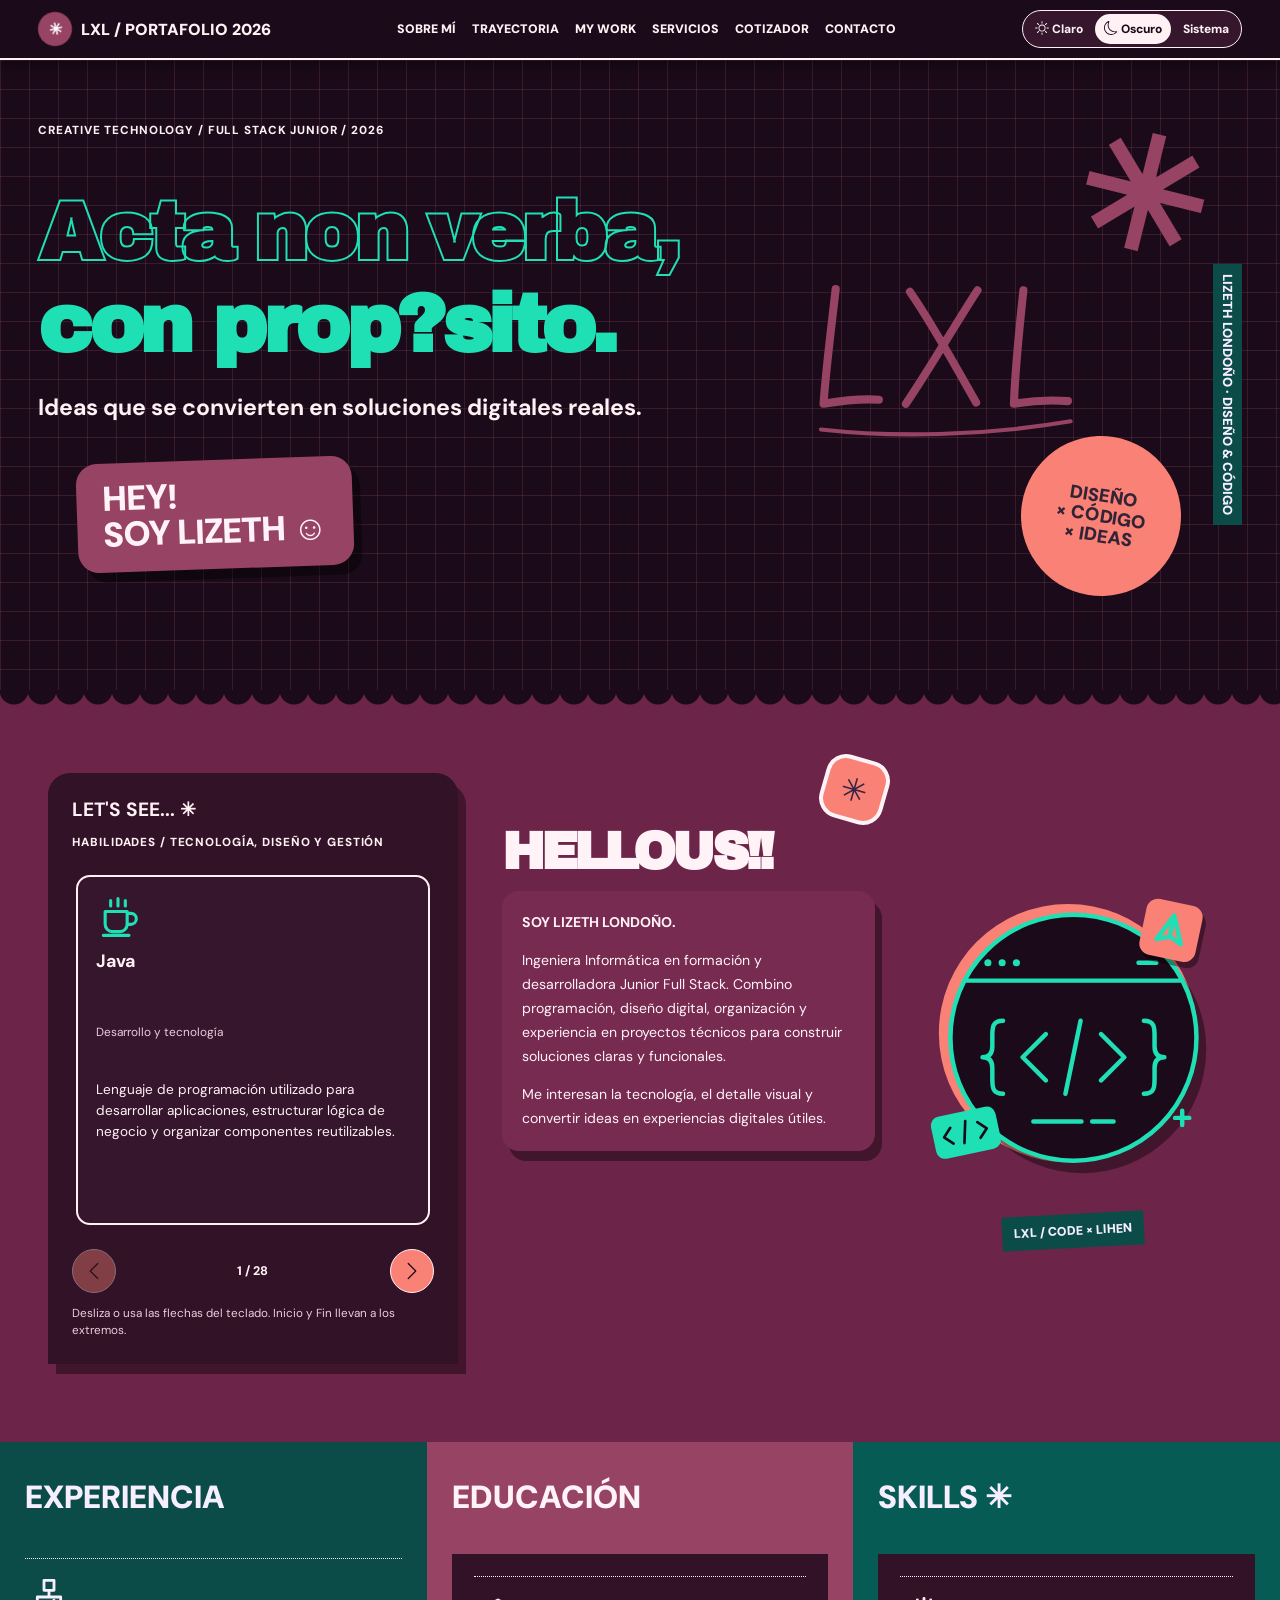
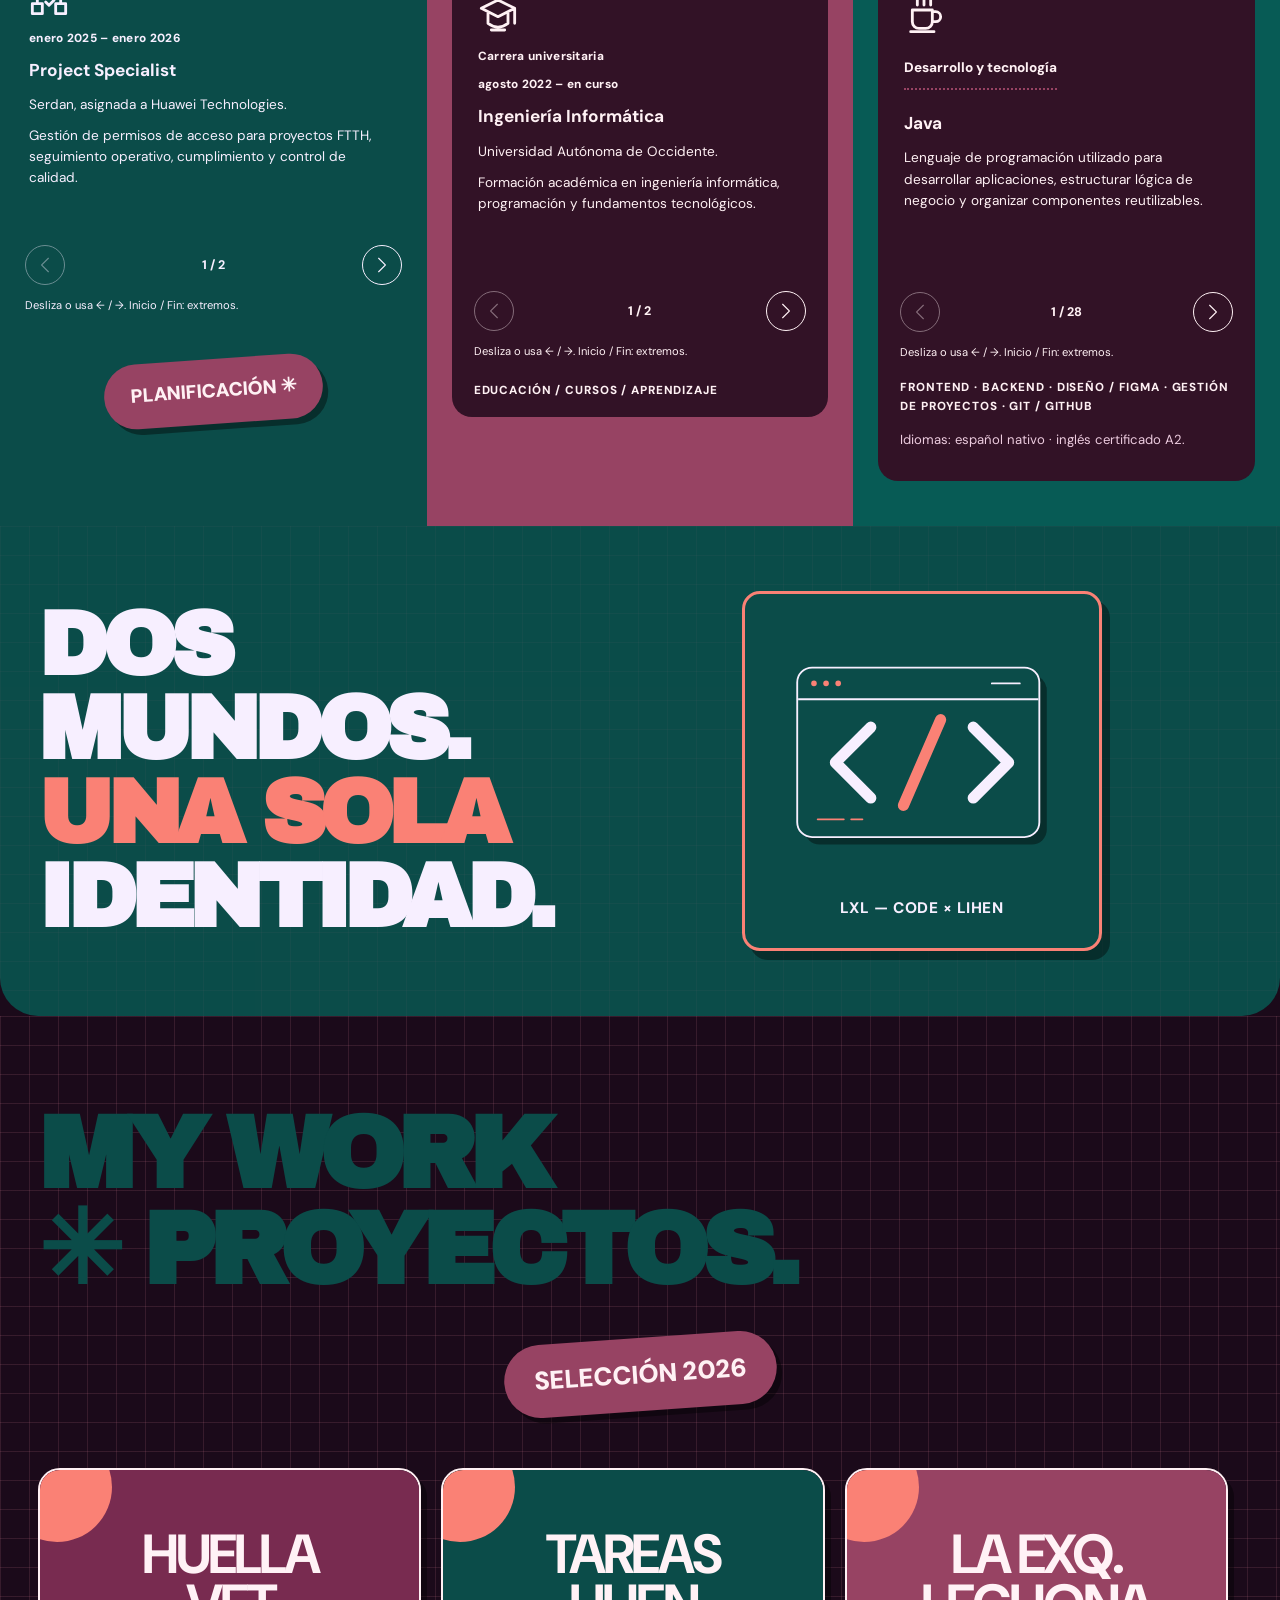
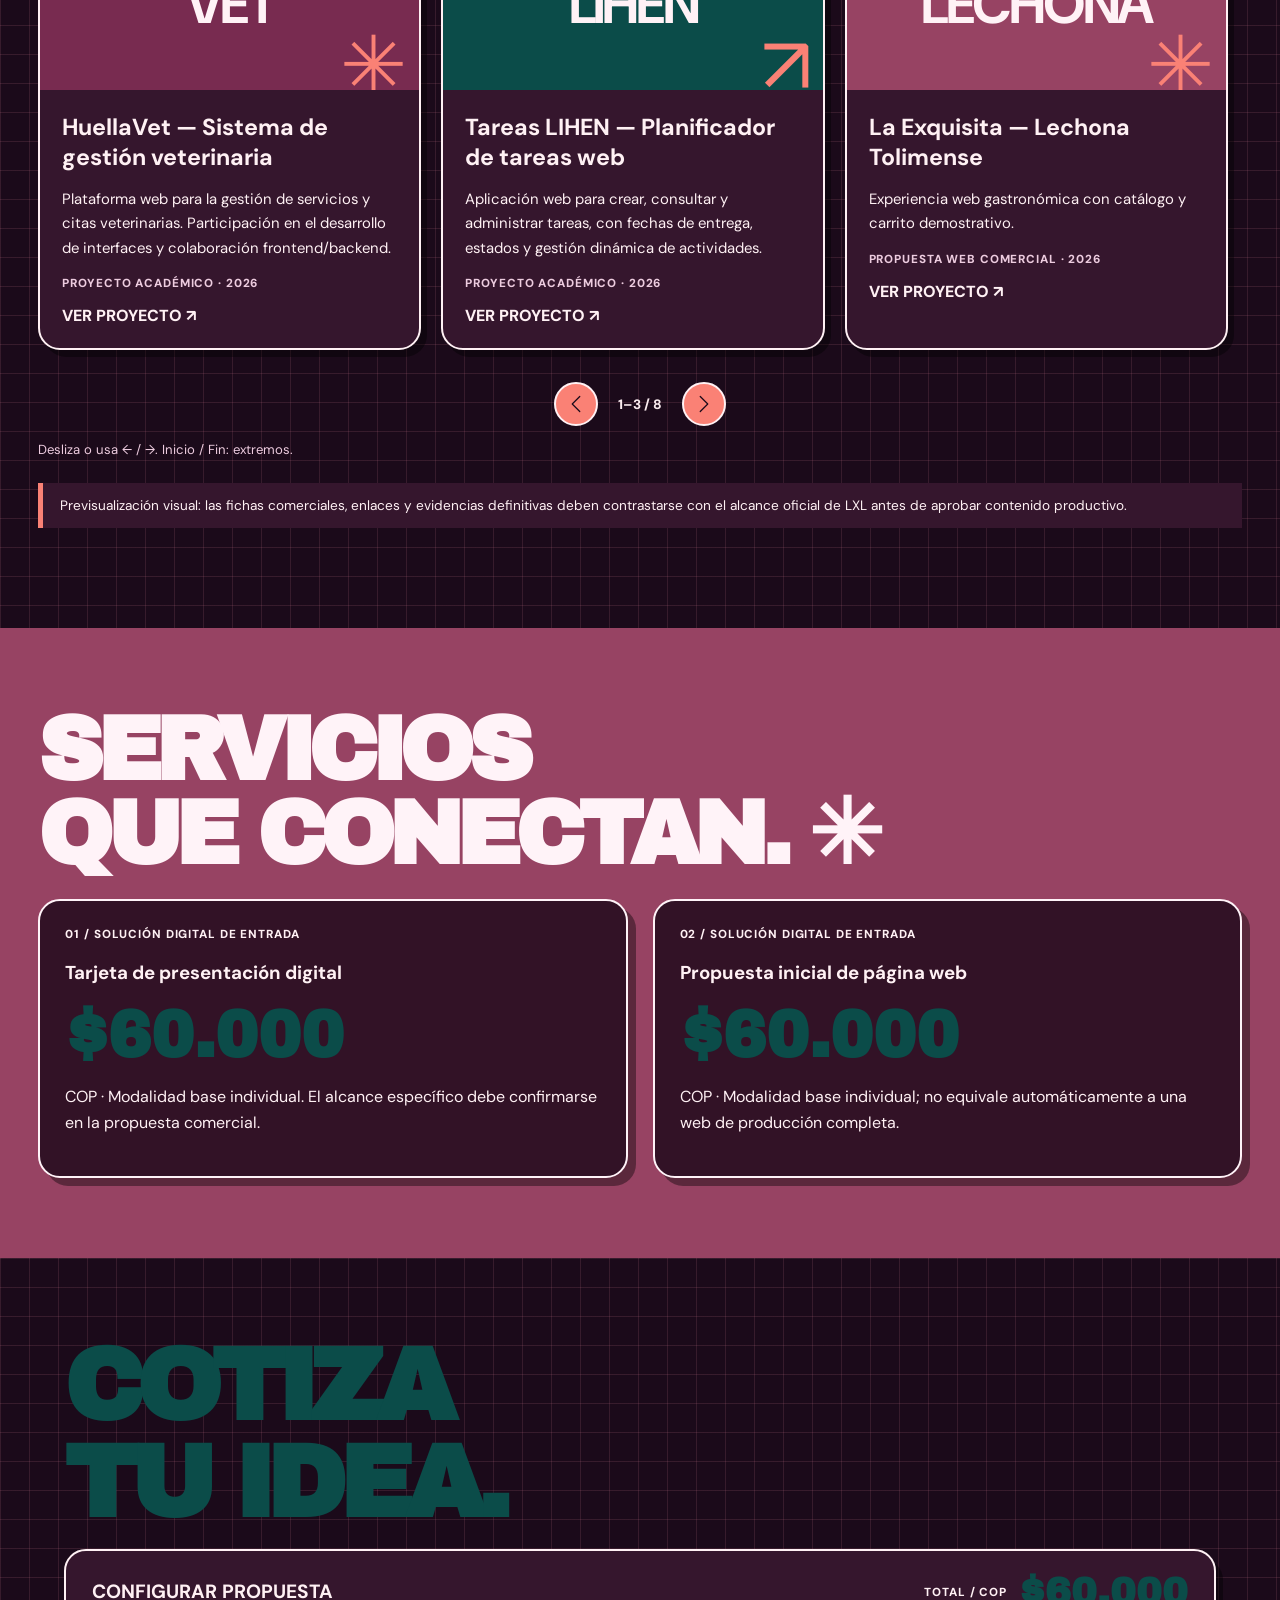
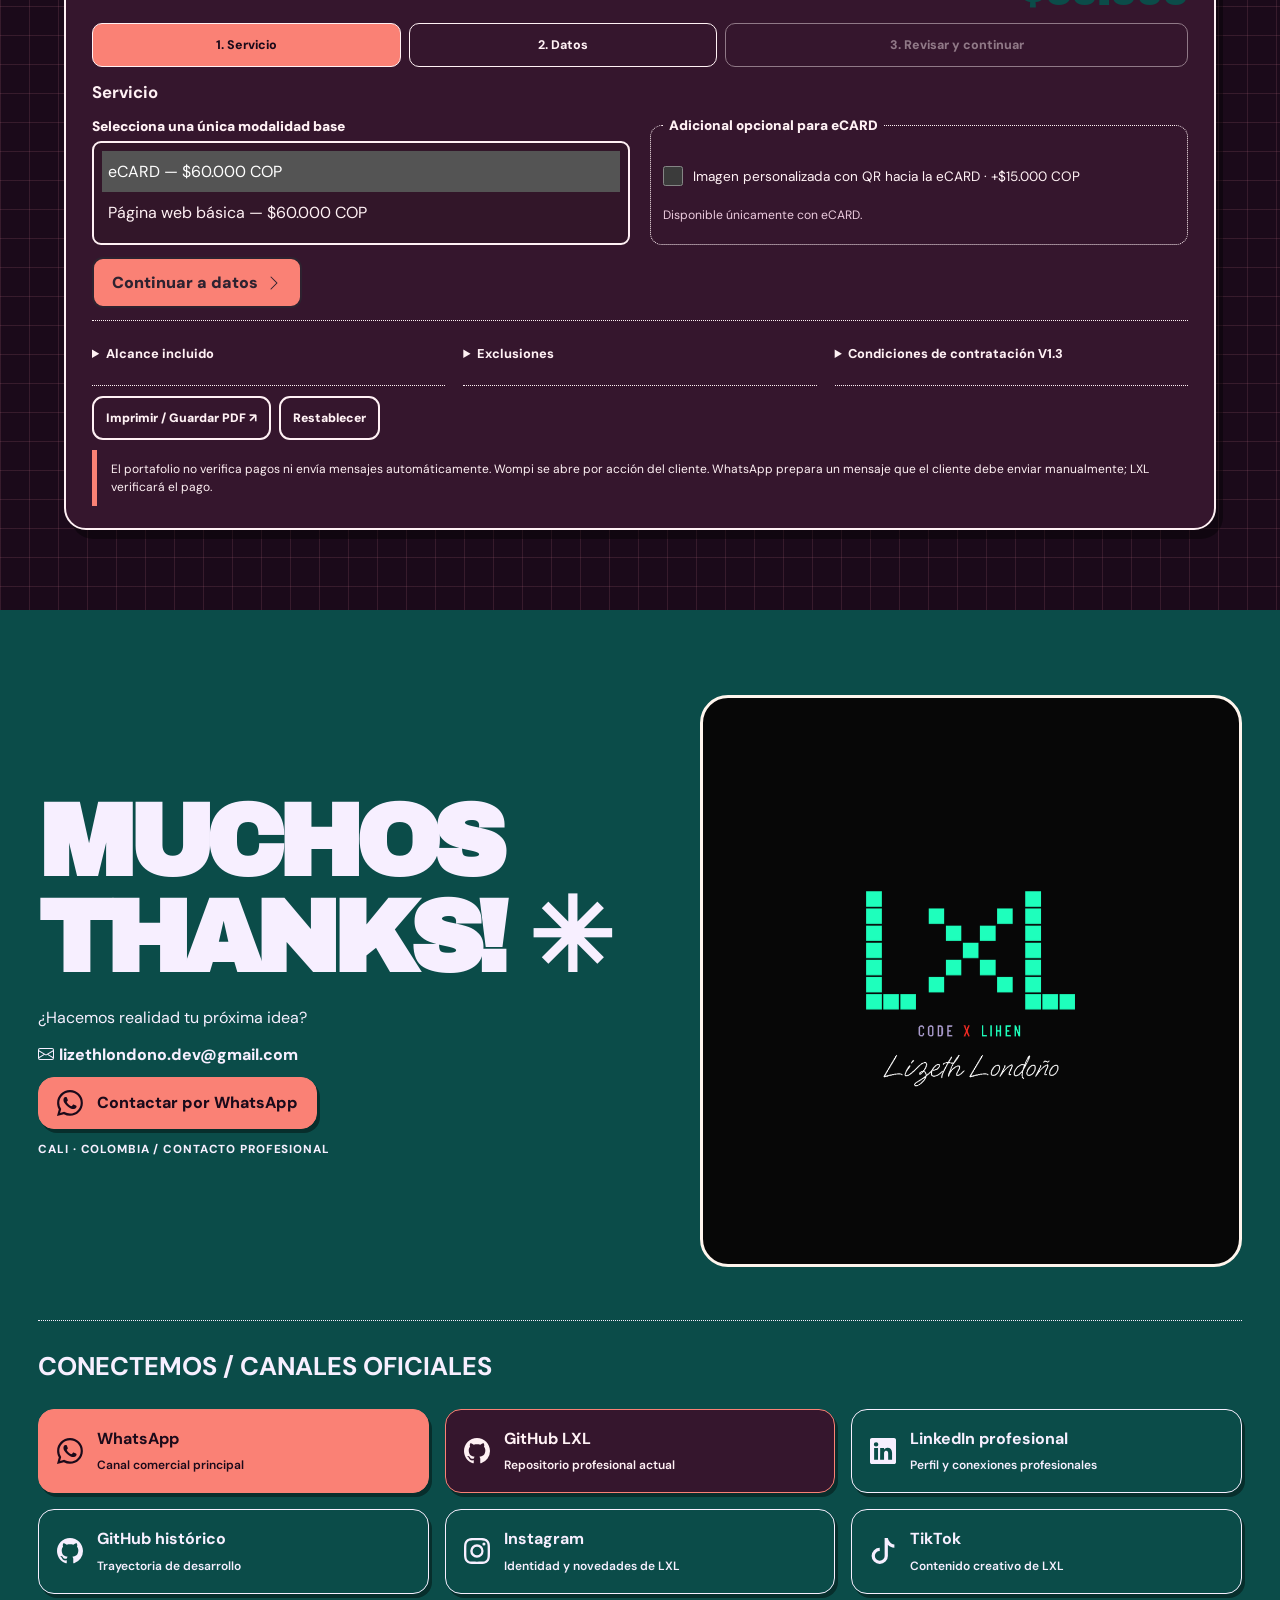
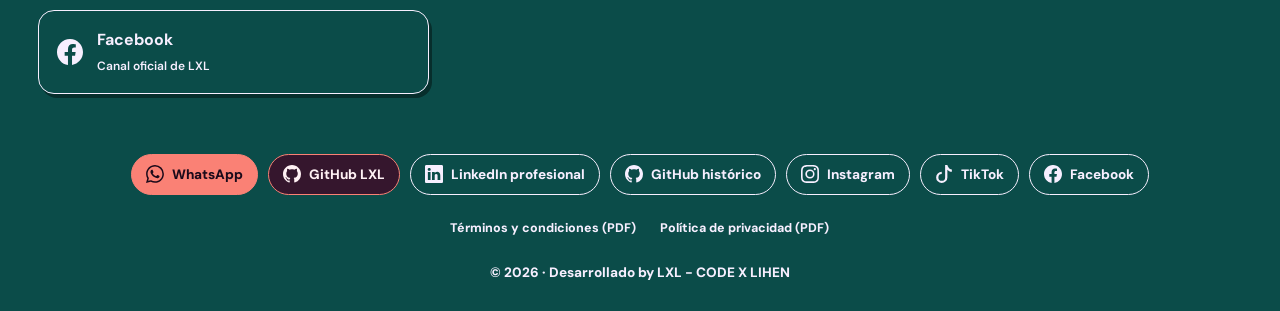
==== commit 84e7b622: "Se optimiza la experiencia movil y navegacion responsive LXL" ====
--- a/index.html
+++ b/index.html
@@ -52,5 +52,6 @@
 <script src="JS/proyectos.js"></script>
 
 <script src="JS/animaciones.js"></script>
+<script src="JS/navegacion-movil.js"></script>
 
 </body></html>
--- a/CSS/styles.css
+++ b/CSS/styles.css
@@ -123,3 +123,64 @@
   .quote-review-grid,.quote-review-summary { display:block; }
 }
 .contact .contact-whatsapp{width:fit-content;max-width:100%;height:auto;min-height:48px;margin:12px 0;padding:12px 18px}
+
+/* Ajustes de pantalla móvil; escritorio e impresión conservan sus reglas. */
+.mobile-menu-toggle{display:none}
+@media screen and (max-width:768px){
+  html{scroll-padding-top:128px}
+  .topinner{display:flex;flex-wrap:wrap;gap:8px;align-items:center}
+  .brand-mini{font-size:.8rem;min-width:0;gap:6px}
+  .brand-glyph{width:30px;height:30px;flex-shrink:0}
+  .mobile-nav-ready .mobile-menu-toggle{display:block;min-width:64px;min-height:44px;margin-left:auto;border:1.5px solid var(--ink);border-radius:10px;background:var(--surface);color:var(--ink);font:800 .85rem 'DM Sans',Arial,sans-serif}
+  .topinner .modes{order:2;width:100%;justify-content:center}
+  .modes button{min-height:44px;flex:1;padding:8px 10px}
+  .topinner .navlinks{order:3;width:100%;display:grid;grid-template-columns:repeat(2,minmax(0,1fr));gap:4px 12px}
+  .mobile-nav-ready .navlinks{display:none}
+  .mobile-nav-open .navlinks{display:grid;max-height:45dvh;overflow-y:auto;overscroll-behavior-y:contain}
+  .navlinks a{display:flex;align-items:center;min-height:44px;font-size:.8rem;padding:8px}
+  .intro-grid,.triptych,.big-blue-inner,.service-grid,.contact-grid{grid-template-columns:minmax(0,1fr)}
+  .intro .hellopanel{padding:78px 15px 15px}
+  .intro .big-hello{font-size:clamp(2rem,9vw,3.1rem)}
+  .intro .hello-card{font-size:.9rem}
+  .intro-grid .skills-bar{grid-column:auto;width:calc(100% - 20px);margin:10px;max-width:none}
+  .skill-card{flex-basis:100%}
+  .strip{min-height:0}
+  .strip h2{font-size:clamp(1.6rem,7vw,2.2rem);overflow-wrap:anywhere}
+  .big-blue-inner{min-height:0}
+  .work,.services,.quote-section{padding-top:56px;padding-bottom:56px}
+  .work-head{flex-wrap:wrap;align-items:start}
+  .display{letter-spacing:-.035em;line-height:1.05}
+  .hero-title{letter-spacing:0}
+  .hero-title span{-webkit-text-stroke-width:1px}
+  .section-title{font-size:clamp(2.5rem,11vw,4.5rem)}
+  [data-theme="dark"] .section-title,[data-theme="dark"] .service .price,[data-theme="dark"] .quote-total{color:var(--outline)}
+  .services h2,.contact h2{font-size:clamp(2.5rem,10vw,4.5rem);overflow-wrap:anywhere}
+  .service{padding:22px 18px}
+  .skill-card,.column-card,.projects>.project-card{scroll-snap-stop:normal}
+  .projects{scroll-padding-inline:4px 10px}
+  .column-controls button{width:44px;height:44px}
+  .projects .project-link{display:inline-flex;align-items:center;min-height:44px}
+  .contact a{min-height:44px;align-content:center}
+  .contact-grid>div{min-width:0}
+  .contact{padding-top:56px}
+  .contact-panel{min-height:0;padding:20px}
+  .contact-panel img{max-width:100%}
+  .footer-channels a,.footer-legal a{min-height:44px;align-content:center}
+  #cotizador > .container{width:94%}
+  #cotizador .quote-wizard{display:block;padding:20px 16px}
+  #cotizador .quote-wizard>h3:not(.print-head){margin-bottom:10px}
+  #cotizador .quote-totalbar{margin-bottom:12px;justify-content:space-between;flex-wrap:wrap}
+  #cotizador .quote-service-grid,#cotizador .quote-review-grid,#cotizador .quote-data-grid,#cotizador .quote-foldouts{grid-template-columns:minmax(0,1fr);gap:12px}
+  #cotizador .quote-data-grid>.field,#cotizador .quote-data-grid>.quote-project-field{grid-column:auto;grid-row:auto}
+  #cotizador .quote-project-field textarea{height:auto;min-height:132px}
+  #cotizador .field input,#cotizador .field select,#cotizador .field textarea{font-size:16px;min-width:0}
+  #cotizador .quote-foldouts{gap:0}
+  #cotizador .quote-step-actions .action{flex:1 1 150px;justify-content:center}
+  #cotizador .action{white-space:normal;overflow-wrap:anywhere;max-width:100%}
+  #cotizador .quote-step-nav button{min-height:48px;line-height:1.4}
+  #cotizador .quote-check{align-items:flex-start}
+  #cotizador .quote-check input{margin-top:3px}
+}
+@media screen and (max-width:720px){
+  .hero-note{position:relative;right:auto;bottom:auto;margin:24px 8px 0 auto}
+}
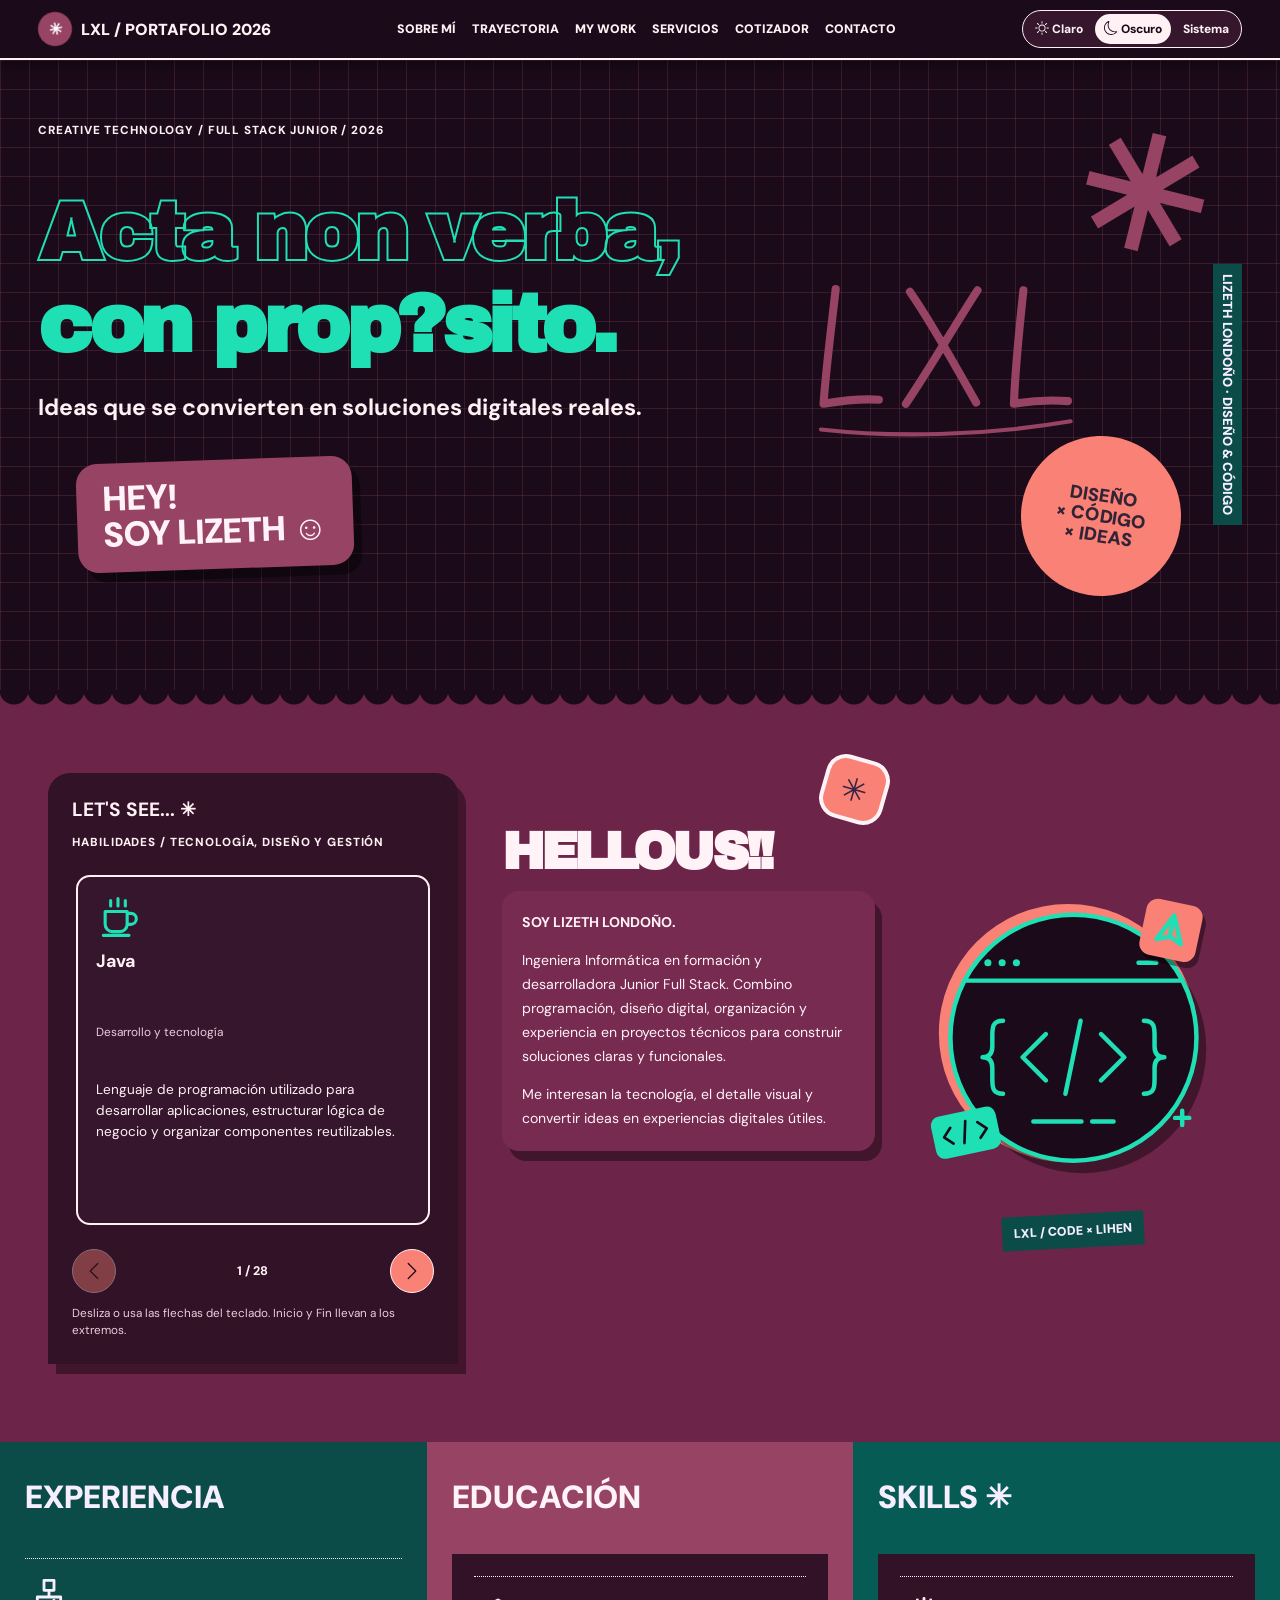
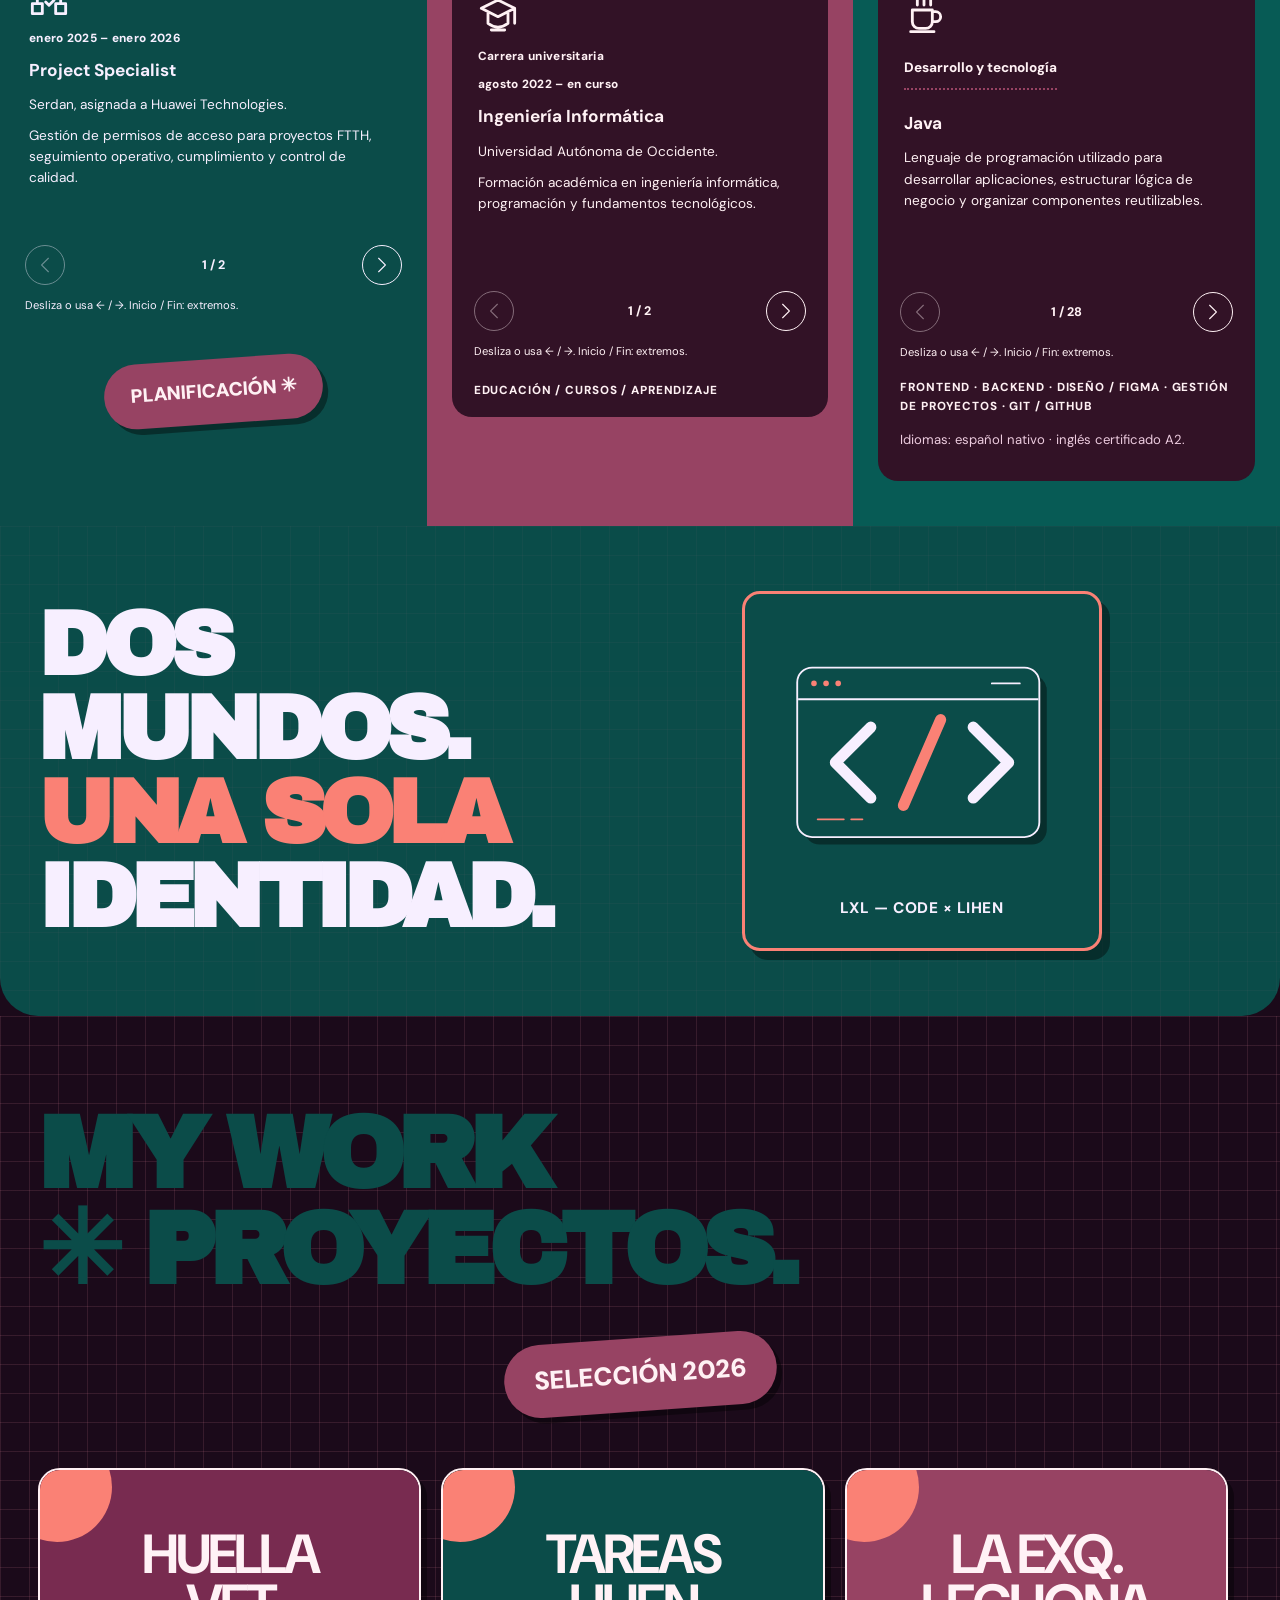
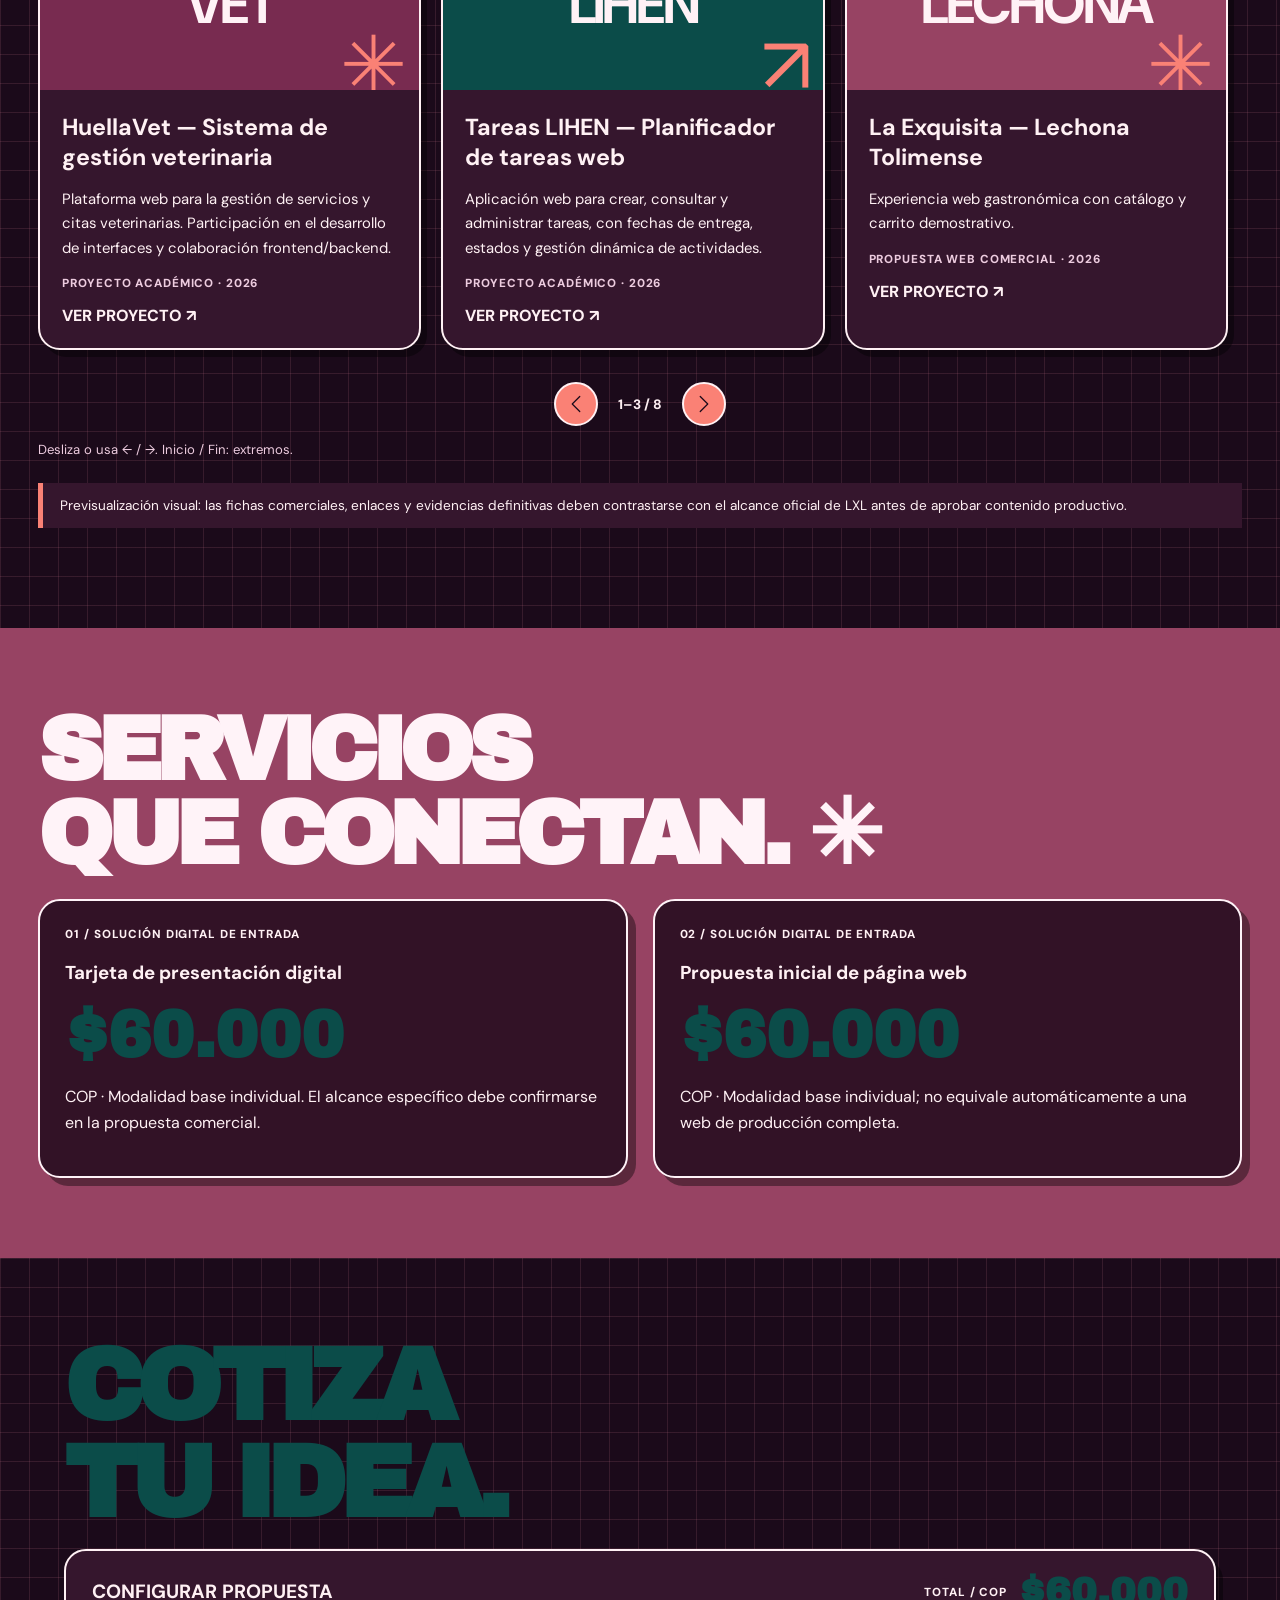
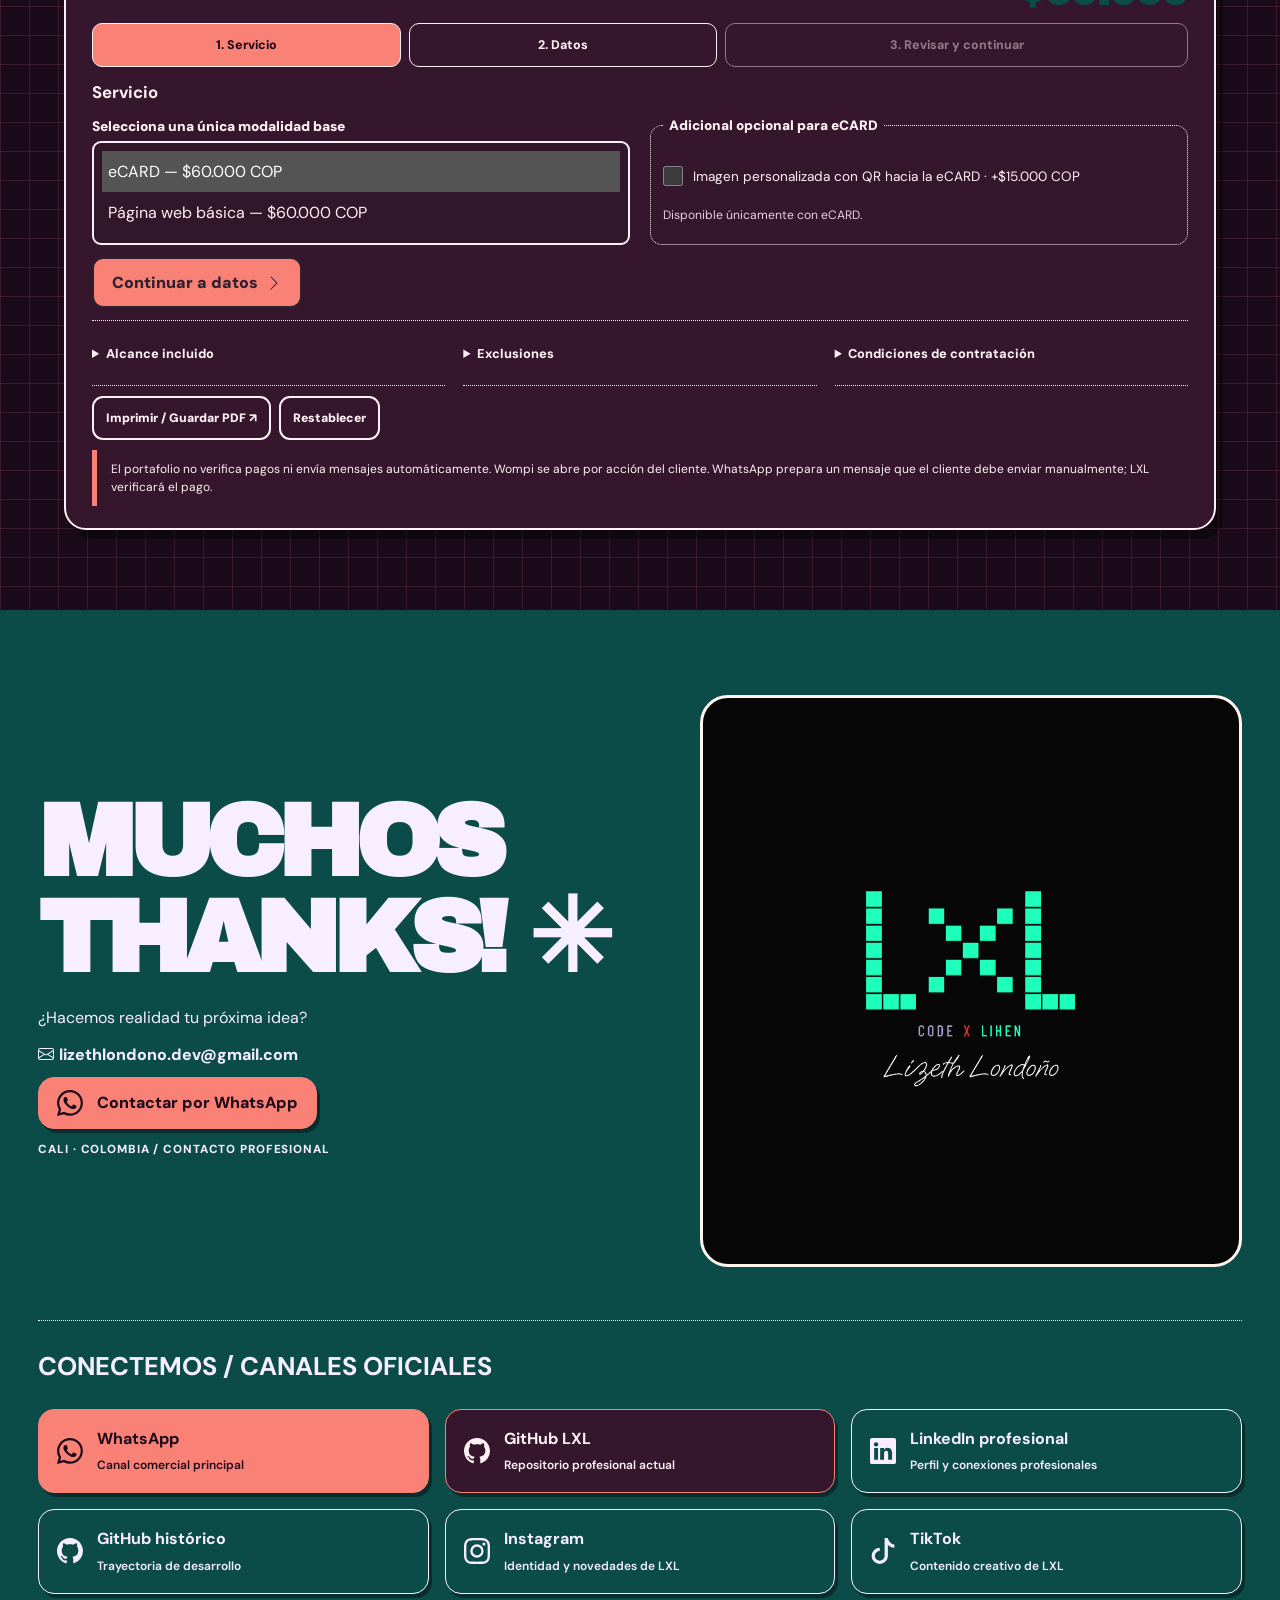
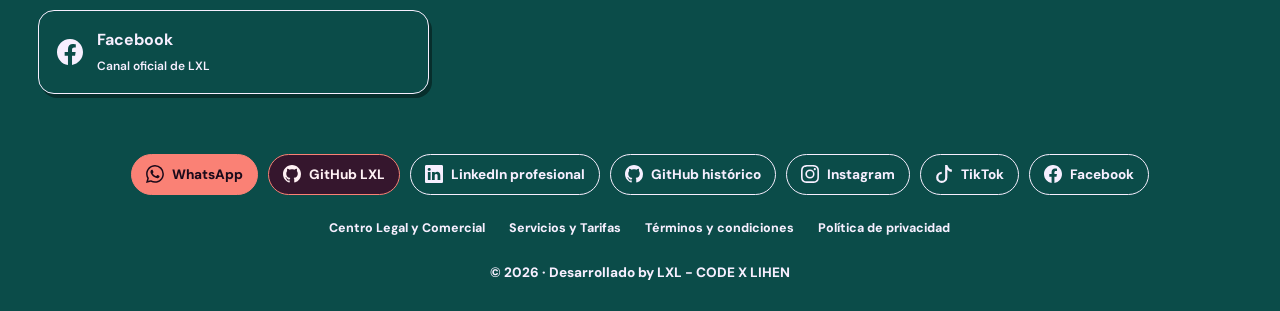
==== commit 1378c7f0: "Se integra portal legal LXL y actualizar tarifas comerciales" ====
--- a/index.html
+++ b/index.html
@@ -44,8 +44,8 @@
 <section class="big-blue"><div class="texture" aria-hidden="true"></div><div class="container big-blue-inner"><h2 class="display">DOS MUNDOS.<br><em>UNA SOLA</em><br>IDENTIDAD.</h2><div class="code-badge"><svg viewBox="0 0 320 240" preserveAspectRatio="xMidYMid meet" aria-hidden="true" focusable="false" xmlns="http://www.w3.org/2000/svg"><rect x="34" y="36" width="260" height="182" rx="16" fill="var(--shadow)"/><rect x="26" y="28" width="260" height="182" rx="16" fill="var(--blue)" stroke="var(--blueText)" stroke-width="2"/><path d="M27 62h258" stroke="var(--blueText)" stroke-width="2"/><g fill="var(--yellow)"><circle cx="44" cy="45" r="3"/><circle cx="57" cy="45" r="3"/><circle cx="70" cy="45" r="3"/></g><path d="M235 45h30" stroke="var(--blueText)" stroke-width="2" stroke-linecap="round"/><g fill="none" stroke="var(--blueText)" stroke-width="12" stroke-linecap="round" stroke-linejoin="round"><path d="m105 92-38 38 38 38"/><path d="m215 92 38 38-38 38"/></g><path d="m180 84-40 92" fill="none" stroke="var(--yellow)" stroke-width="12" stroke-linecap="round"/><path d="M48 191h28m8 0h12" fill="none" stroke="var(--yellow)" stroke-width="2" stroke-linecap="round"/></svg><span>LXL — CODE × LIHEN</span></div></div></section>
 <section id="proyectos" class="work texture"><div class="container"><div class="work-head"><h2 class="display section-title">MY WORK<br>✳ PROYECTOS.</h2><span class="pill">SELECCIÓN 2026</span></div><div role="region" aria-roledescription="carrusel" aria-label="Proyectos LXL"><div class="projects" id="projects-track" role="list" tabindex="0" aria-label="Tarjetas de proyectos" aria-describedby="projects-help"></div><div class="projects-controls"><button id="projects-prev" type="button" aria-label="Proyecto anterior" aria-controls="projects-track"><svg class="bi ui-icon" viewBox="0 0 16 16" aria-hidden="true" focusable="false"><use href="#bi-ui-chevron-left"/></svg></button><span id="projects-position" role="status" aria-live="polite" aria-atomic="true"></span><button id="projects-next" type="button" aria-label="Proyecto siguiente" aria-controls="projects-track"><svg class="bi ui-icon" viewBox="0 0 16 16" aria-hidden="true" focusable="false"><use href="#bi-ui-chevron-right"/></svg></button></div><p id="projects-help" class="smallprint">Desliza o usa ← / →. Inicio / Fin: extremos.</p><noscript>Activa JavaScript para consultar los proyectos.</noscript></div><div class="disclaimer">Previsualización visual: las fichas comerciales, enlaces y evidencias definitivas deben contrastarse con el alcance oficial de LXL antes de aprobar contenido productivo.</div></div></section>
 <section id="servicios" class="services texture"><div class="container"><h2 class="display">SERVICIOS<br>QUE CONECTAN. ✳</h2><div class="service-grid"><article class="service"><div class="tiny">01 / SOLUCIÓN DIGITAL DE ENTRADA</div><h3>Tarjeta de presentación digital</h3><div class="price">$60.000</div><p>COP · Modalidad base individual. El alcance específico debe confirmarse en la propuesta comercial.</p></article><article class="service"><div class="tiny">02 / SOLUCIÓN DIGITAL DE ENTRADA</div><h3>Propuesta inicial de página web</h3><div class="price">$60.000</div><p>COP · Modalidad base individual; no equivale automáticamente a una web de producción completa.</p></article></div></div></section>
-<section id="cotizador" class="quote-section texture"><div class="container"><h2 class="display section-title">COTIZA<br>TU IDEA.</h2><div class="quote-layout"><div class="sheet quote-wizard"><h3>CONFIGURAR PROPUESTA</h3><h3 class="print-head">PRESUPUESTO — LXL CODE × LIHEN</h3><div class="quote-totalbar"><span class="tiny">TOTAL / COP</span><div class="quote-total" id="total" role="status" aria-live="polite">$60.000</div></div><nav class="quote-step-nav" aria-label="Pasos de la cotización"><ol><li><button id="quote-step-tab-1" type="button" aria-current="step" aria-controls="quote-step-1">1. Servicio</button></li><li><button id="quote-step-tab-2" type="button" aria-controls="quote-step-2" disabled>2. Datos</button></li><li><button id="quote-step-tab-3" type="button" aria-controls="quote-step-3" disabled>3. Revisar y continuar</button></li></ol></nav><p id="quote-step-status" class="quote-sr-only" role="status" aria-live="polite">Paso 1 de 3: Servicio</p><form id="quote-form" method="post" autocomplete="off"><div id="quote-step-1" class="quote-step" role="group" aria-labelledby="quote-step-title-1"><h4 id="quote-step-title-1" tabindex="-1">Servicio</h4><div class="quote-service-grid"><div class="field"><label for="base">Selecciona una única modalidad base</label><select id="base" required size="2"><option value="card" selected>eCARD — $60.000 COP</option><option value="web">Página web básica — $60.000 COP</option></select></div><fieldset id="qr-option" class="quote-options"><legend>Adicional opcional para eCARD</legend><label class="quote-check" for="quote-qr"><input id="quote-qr" type="checkbox" aria-describedby="qr-help"><span>Imagen personalizada con QR hacia la eCARD · +$15.000 COP</span></label><p id="qr-help" class="smallprint">Disponible únicamente con eCARD.</p></fieldset></div><div class="quote-step-actions"><button id="quote-next-service" class="action" type="button">Continuar a datos <svg class="bi ui-icon" viewBox="0 0 16 16" aria-hidden="true" focusable="false"><use href="#bi-ui-chevron-right"/></svg></button></div></div><div id="quote-step-2" class="quote-step" role="group" aria-labelledby="quote-step-title-2" hidden><h4 id="quote-step-title-2" tabindex="-1">Datos</h4><fieldset class="quote-options quote-data-fields"><legend class="quote-sr-only">Datos de la solicitud</legend><div class="quote-data-grid"><div class="field"><label for="customer">Nombre de contacto</label><input id="customer" type="text" maxlength="90" required autocomplete="off" aria-describedby="quote-contact-help"></div><div class="field"><label for="quote-email">Correo de contacto</label><input id="quote-email" type="email" maxlength="254" required autocomplete="off" inputmode="email" aria-describedby="quote-contact-help"></div><div class="field"><label for="quote-phone">WhatsApp del cliente</label><input id="quote-phone" type="tel" maxlength="25" required autocomplete="off" inputmode="tel" aria-describedby="quote-phone-help"><p id="quote-phone-help" class="smallprint">Incluye el indicativo de país; entre 8 y 15 dígitos.</p></div><div class="field quote-project-field"><label for="quote-project">Descripción breve de tu proyecto (opcional)</label><textarea id="quote-project" maxlength="600" rows="4" autocomplete="off" aria-describedby="quote-contact-help"></textarea></div></div><p id="quote-contact-help" class="smallprint">Datos solo en esta página. Al abrir WhatsApp se compartirán con WhatsApp/Meta y LXL para preparar el mensaje; deberás confirmar el envío manualmente. No incluyas información sensible.</p></fieldset><div class="quote-step-actions"><button id="quote-back-service" class="action quote-secondary" type="button"><svg class="bi ui-icon" viewBox="0 0 16 16" aria-hidden="true" focusable="false"><use href="#bi-ui-chevron-left"/></svg> Servicio</button><button id="quote-review" class="action" type="button">Revisar y continuar <svg class="bi ui-icon" viewBox="0 0 16 16" aria-hidden="true" focusable="false"><use href="#bi-ui-chevron-right"/></svg></button></div></div><div id="quote-step-3" class="quote-step" role="group" aria-labelledby="quote-step-title-3" hidden><h4 id="quote-step-title-3" tabindex="-1">Revisar y continuar</h4><div class="quote-review-grid"><div class="quote-review-summary"><div id="details" aria-live="polite" aria-atomic="true"><p>Servicio: eCARD.</p><p>Adicional: ninguno.</p></div></div><div class="quote-review-commercial"><fieldset class="quote-options" aria-describedby="quote-legal-help"><legend>Aceptaciones separadas</legend><p id="quote-legal-help" class="smallprint">Consulta los documentos V1.3 vigentes y marca cada aceptación por separado. Abrir un PDF no implica aceptarlo.</p><label class="quote-check" for="quote-terms"><input id="quote-terms" type="checkbox" required><span><span id="quote-terms-label">Acepto los términos y condiciones de contratación V1.3.</span> <a id="quote-terms-link" href="./legales/terminos-y-condiciones.pdf" target="_blank" rel="noopener noreferrer">Leer términos</a></span></label><label class="quote-check" for="quote-privacy"><input id="quote-privacy" type="checkbox" required><span><span id="quote-privacy-label">Autorizo el tratamiento de mis datos según la política de privacidad V1.3.</span> <a id="quote-privacy-link" href="./legales/politica-de-privacidad.pdf" target="_blank" rel="noopener noreferrer">Leer privacidad</a></span></label></fieldset><div class="quote-payment"><p id="quote-payment-instruction" class="quote-notice" role="status" aria-live="polite">Tu cotización es de $60.000 COP. Ingresa exactamente este valor en Wompi y comprueba el importe antes de pagar.</p><p class="smallprint">Monto abierto: el total no se transfiere automáticamente a Wompi.</p><button class="action" id="quote-pay" type="button" disabled aria-describedby="quote-blockers quote-payment-instruction">Continuar al pago con Wompi</button></div><div id="quote-after-payment" hidden><label class="quote-check" for="quote-payment-report"><input id="quote-payment-report" type="checkbox" disabled aria-describedby="quote-payment-help"><span>Declaro que realicé el pago. LXL deberá verificarlo.</span></label><p id="quote-payment-help" class="smallprint">Abrir Wompi no confirma un pago. Decláralo solo si lo realizaste.</p><button class="action" id="quote-send" type="button" disabled hidden aria-describedby="quote-blockers">Enviar solicitud por WhatsApp</button></div><div class="quote-status" id="quote-status" role="status" aria-live="polite" aria-label="Estado de pago y solicitud" hidden></div><p id="quote-blockers" class="smallprint">Acepta ambos documentos para continuar.</p></div></div><div class="quote-step-actions"><button id="quote-back-data" class="action quote-secondary" type="button"><svg class="bi ui-icon" viewBox="0 0 16 16" aria-hidden="true" focusable="false"><use href="#bi-ui-chevron-left"/></svg> Datos</button></div></div><p id="quote-contact-status" class="smallprint" role="status" aria-live="polite" hidden></p></form><div id="quote-foldouts" class="quote-foldouts"><details id="quote-scope" class="quote-pending"><summary>Alcance incluido</summary><div id="quote-scope-content"><p>eCARD personalizada, contactos, archivos funcionales y publicación compatible con GitHub Pages.</p></div></details><details id="quote-exclusions" class="quote-pending"><summary>Exclusiones</summary><p>Dominio, hosting de pago e implementación en proveedores externos no están incluidos. La implementación externa requiere cotización adicional.</p></details><details class="quote-pending" id="quote-pending"><summary>Condiciones de contratación V1.3</summary><ul><li>Pago anticipado del 100 % del valor contratado.</li><li>Una ronda de ajustes incluida.</li><li>Entrega en cinco días hábiles desde la confirmación del pago y la recepción completa de materiales.</li><li>El inicio del trabajo está sujeto a verificar el pago y recibir los materiales. El inicio anticipado no se presume por el pago.</li><li>Dominio y hosting de pago no incluidos. La implementación en proveedores externos se cotiza por separado.</li><li>Cancelaciones, retracto, devoluciones y tratamiento de datos según los documentos V1.3 enlazados.</li></ul></details></div><div class="quote-tools"><button class="action quote-secondary" id="print" type="button">Imprimir / Guardar PDF ↗</button><button class="action quote-secondary" id="reset" type="button">Restablecer</button></div><p class="disclaimer">El portafolio no verifica pagos ni envía mensajes automáticamente. Wompi se abre por acción del cliente. WhatsApp prepara un mensaje que el cliente debe enviar manualmente; LXL verificará el pago.</p><noscript>Este flujo requiere JavaScript para navegar, calcular y validar. Los botones de pago y WhatsApp permanecen deshabilitados.</noscript></div></div></div></section>
-<section id="contacto" class="contact texture"><div class="container contact-grid"><div><h2 class="display">MUCHOS<br>THANKS! ✳</h2><p>¿Hacemos realidad tu próxima idea?</p><a href="mailto:lizethlondono.dev@gmail.com"><svg class="bi ui-icon contact-inline-icon" viewBox="0 0 16 16" aria-hidden="true" focusable="false"><use href="#bi-ui-envelope"/></svg>lizethlondono.dev@gmail.com</a><a class="channel-link channel-link--commercial contact-whatsapp" href="https://wa.me/573058947808" target="_blank" rel="noopener noreferrer" aria-label="Contactar por WhatsApp (abre en una pestaña nueva)"><svg class="bi bi-whatsapp ui-icon" viewBox="0 0 16 16" aria-hidden="true" focusable="false"><use href="#bi-ui-whatsapp"/></svg><span>Contactar por WhatsApp</span></a><p class="tiny">CALI · COLOMBIA / CONTACTO PROFESIONAL</p></div><div class="contact-panel"><img src="assets/logo-lxl-oficial.png" alt="Logotipo oficial LXL CODE X LIHEN con firma Lizeth Londoño, conservado sin filtros"></div><div class="official-channels" aria-labelledby="official-channels-title"><h3 id="official-channels-title">CONECTEMOS / CANALES OFICIALES</h3><ul class="channel-grid"><li><a class="channel-link channel-link--commercial" href="https://wa.me/573058947808" target="_blank" rel="noopener noreferrer" aria-label="WhatsApp — Canal comercial principal (abre en una pestaña nueva)"><svg class="bi ui-icon" viewBox="0 0 16 16" aria-hidden="true" focusable="false"><use href="#bi-ui-whatsapp"/></svg><span><strong>WhatsApp</strong><small>Canal comercial principal</small></span></a></li><li><a class="channel-link channel-link--current" href="https://github.com/Dev-LxL" target="_blank" rel="noopener noreferrer" aria-label="GitHub LXL — Repositorio profesional actual (abre en una pestaña nueva)"><svg class="bi ui-icon" viewBox="0 0 16 16" aria-hidden="true" focusable="false"><use href="#bi-ui-github"/></svg><span><strong>GitHub LXL</strong><small>Repositorio profesional actual</small></span></a></li><li><a class="channel-link channel-link--professional" href="https://www.linkedin.com/in/lina-londono-dev/" target="_blank" rel="noopener noreferrer" aria-label="LinkedIn profesional — Perfil y conexiones profesionales (abre en una pestaña nueva)"><svg class="bi ui-icon" viewBox="0 0 16 16" aria-hidden="true" focusable="false"><use href="#bi-ui-linkedin"/></svg><span><strong>LinkedIn profesional</strong><small>Perfil y conexiones profesionales</small></span></a></li><li><a class="channel-link channel-link--history" href="https://github.com/Lizeth-Londono" target="_blank" rel="noopener noreferrer" aria-label="GitHub histórico — Trayectoria de desarrollo (abre en una pestaña nueva)"><svg class="bi ui-icon" viewBox="0 0 16 16" aria-hidden="true" focusable="false"><use href="#bi-ui-github"/></svg><span><strong>GitHub histórico</strong><small>Trayectoria de desarrollo</small></span></a></li><li><a class="channel-link channel-link--social" href="https://www.instagram.com/lxlcodexlihen" target="_blank" rel="noopener noreferrer" aria-label="Instagram — Identidad y novedades de LXL (abre en una pestaña nueva)"><svg class="bi ui-icon" viewBox="0 0 16 16" aria-hidden="true" focusable="false"><use href="#bi-ui-instagram"/></svg><span><strong>Instagram</strong><small>Identidad y novedades de LXL</small></span></a></li><li><a class="channel-link channel-link--social" href="https://www.tiktok.com/@lxlcodexlihen" target="_blank" rel="noopener noreferrer" aria-label="TikTok — Contenido creativo de LXL (abre en una pestaña nueva)"><svg class="bi ui-icon" viewBox="0 0 16 16" aria-hidden="true" focusable="false"><use href="#bi-ui-tiktok"/></svg><span><strong>TikTok</strong><small>Contenido creativo de LXL</small></span></a></li><li><a class="channel-link channel-link--social" href="https://www.facebook.com/share/1DYu2tmiFQ/" target="_blank" rel="noopener noreferrer" aria-label="Facebook — Canal oficial de LXL (abre en una pestaña nueva)"><svg class="bi ui-icon" viewBox="0 0 16 16" aria-hidden="true" focusable="false"><use href="#bi-ui-facebook"/></svg><span><strong>Facebook</strong><small>Canal oficial de LXL</small></span></a></li></ul></div></div></section></main><footer class="foot"><div class="container"><nav aria-label="Canales oficiales LXL"><ul class="footer-channels"><li><a class="channel-link--commercial" href="https://wa.me/573058947808" target="_blank" rel="noopener noreferrer" aria-label="WhatsApp — Canal comercial principal (abre en una pestaña nueva)"><svg class="bi ui-icon" viewBox="0 0 16 16" aria-hidden="true" focusable="false"><use href="#bi-ui-whatsapp"/></svg><span>WhatsApp</span></a></li><li><a class="channel-link--current" href="https://github.com/Dev-LxL" target="_blank" rel="noopener noreferrer" aria-label="GitHub LXL — Repositorio profesional actual (abre en una pestaña nueva)"><svg class="bi ui-icon" viewBox="0 0 16 16" aria-hidden="true" focusable="false"><use href="#bi-ui-github"/></svg><span>GitHub LXL</span></a></li><li><a class="channel-link--professional" href="https://www.linkedin.com/in/lina-londono-dev/" target="_blank" rel="noopener noreferrer" aria-label="LinkedIn profesional — Perfil y conexiones profesionales (abre en una pestaña nueva)"><svg class="bi ui-icon" viewBox="0 0 16 16" aria-hidden="true" focusable="false"><use href="#bi-ui-linkedin"/></svg><span>LinkedIn profesional</span></a></li><li><a class="channel-link--history" href="https://github.com/Lizeth-Londono" target="_blank" rel="noopener noreferrer" aria-label="GitHub histórico — Trayectoria de desarrollo (abre en una pestaña nueva)"><svg class="bi ui-icon" viewBox="0 0 16 16" aria-hidden="true" focusable="false"><use href="#bi-ui-github"/></svg><span>GitHub histórico</span></a></li><li><a class="channel-link--social" href="https://www.instagram.com/lxlcodexlihen" target="_blank" rel="noopener noreferrer" aria-label="Instagram — Identidad y novedades de LXL (abre en una pestaña nueva)"><svg class="bi ui-icon" viewBox="0 0 16 16" aria-hidden="true" focusable="false"><use href="#bi-ui-instagram"/></svg><span>Instagram</span></a></li><li><a class="channel-link--social" href="https://www.tiktok.com/@lxlcodexlihen" target="_blank" rel="noopener noreferrer" aria-label="TikTok — Contenido creativo de LXL (abre en una pestaña nueva)"><svg class="bi ui-icon" viewBox="0 0 16 16" aria-hidden="true" focusable="false"><use href="#bi-ui-tiktok"/></svg><span>TikTok</span></a></li><li><a class="channel-link--social" href="https://www.facebook.com/share/1DYu2tmiFQ/" target="_blank" rel="noopener noreferrer" aria-label="Facebook — Canal oficial de LXL (abre en una pestaña nueva)"><svg class="bi ui-icon" viewBox="0 0 16 16" aria-hidden="true" focusable="false"><use href="#bi-ui-facebook"/></svg><span>Facebook</span></a></li></ul></nav><nav class="footer-legal" aria-label="Documentos legales"><a href="./legales/terminos-y-condiciones.pdf" target="_blank" rel="noopener noreferrer">Términos y condiciones (PDF)</a><a href="./legales/politica-de-privacidad.pdf" target="_blank" rel="noopener noreferrer">Política de privacidad (PDF)</a></nav><p class="footer-signature">© 2026 · Desarrollado by LXL - CODE X LIHEN</p></div></footer>
+<section id="cotizador" class="quote-section texture"><div class="container"><h2 class="display section-title">COTIZA<br>TU IDEA.</h2><div class="quote-layout"><div class="sheet quote-wizard"><h3>CONFIGURAR PROPUESTA</h3><h3 class="print-head">PRESUPUESTO — LXL CODE × LIHEN</h3><div class="quote-totalbar"><span class="tiny">TOTAL / COP</span><div class="quote-total" id="total" role="status" aria-live="polite">$60.000</div></div><nav class="quote-step-nav" aria-label="Pasos de la cotización"><ol><li><button id="quote-step-tab-1" type="button" aria-current="step" aria-controls="quote-step-1">1. Servicio</button></li><li><button id="quote-step-tab-2" type="button" aria-controls="quote-step-2" disabled>2. Datos</button></li><li><button id="quote-step-tab-3" type="button" aria-controls="quote-step-3" disabled>3. Revisar y continuar</button></li></ol></nav><p id="quote-step-status" class="quote-sr-only" role="status" aria-live="polite">Paso 1 de 3: Servicio</p><form id="quote-form" method="post" autocomplete="off"><div id="quote-step-1" class="quote-step" role="group" aria-labelledby="quote-step-title-1"><h4 id="quote-step-title-1" tabindex="-1">Servicio</h4><div class="quote-service-grid"><div class="field"><label for="base">Selecciona una única modalidad base</label><select id="base" required size="2"><option value="card" selected>eCARD — $60.000 COP</option><option value="web">Página web básica — $60.000 COP</option></select></div><fieldset id="qr-option" class="quote-options"><legend>Adicional opcional para eCARD</legend><label class="quote-check" for="quote-qr"><input id="quote-qr" type="checkbox" aria-describedby="qr-help"><span>Imagen personalizada con QR hacia la eCARD · +$15.000 COP</span></label><p id="qr-help" class="smallprint">Disponible únicamente con eCARD.</p></fieldset></div><div class="quote-step-actions"><button id="quote-next-service" class="action" type="button">Continuar a datos <svg class="bi ui-icon" viewBox="0 0 16 16" aria-hidden="true" focusable="false"><use href="#bi-ui-chevron-right"/></svg></button></div></div><div id="quote-step-2" class="quote-step" role="group" aria-labelledby="quote-step-title-2" hidden><h4 id="quote-step-title-2" tabindex="-1">Datos</h4><fieldset class="quote-options quote-data-fields"><legend class="quote-sr-only">Datos de la solicitud</legend><div class="quote-data-grid"><div class="field"><label for="customer">Nombre de contacto</label><input id="customer" type="text" maxlength="90" required autocomplete="off" aria-describedby="quote-contact-help"></div><div class="field"><label for="quote-email">Correo de contacto</label><input id="quote-email" type="email" maxlength="254" required autocomplete="off" inputmode="email" aria-describedby="quote-contact-help"></div><div class="field"><label for="quote-phone">WhatsApp del cliente</label><input id="quote-phone" type="tel" maxlength="25" required autocomplete="off" inputmode="tel" aria-describedby="quote-phone-help"><p id="quote-phone-help" class="smallprint">Incluye el indicativo de país; entre 8 y 15 dígitos.</p></div><div class="field quote-project-field"><label for="quote-project">Descripción breve de tu proyecto (opcional)</label><textarea id="quote-project" maxlength="600" rows="4" autocomplete="off" aria-describedby="quote-contact-help"></textarea></div></div><p id="quote-contact-help" class="smallprint">Datos solo en esta página. Al abrir WhatsApp se compartirán con WhatsApp/Meta y LXL para preparar el mensaje; deberás confirmar el envío manualmente. No incluyas información sensible.</p></fieldset><div class="quote-step-actions"><button id="quote-back-service" class="action quote-secondary" type="button"><svg class="bi ui-icon" viewBox="0 0 16 16" aria-hidden="true" focusable="false"><use href="#bi-ui-chevron-left"/></svg> Servicio</button><button id="quote-review" class="action" type="button">Revisar y continuar <svg class="bi ui-icon" viewBox="0 0 16 16" aria-hidden="true" focusable="false"><use href="#bi-ui-chevron-right"/></svg></button></div></div><div id="quote-step-3" class="quote-step" role="group" aria-labelledby="quote-step-title-3" hidden><h4 id="quote-step-title-3" tabindex="-1">Revisar y continuar</h4><div class="quote-review-grid"><div class="quote-review-summary"><div id="details" aria-live="polite" aria-atomic="true"><p>Servicio: eCARD.</p><p>Adicional: ninguno.</p></div></div><div class="quote-review-commercial"><fieldset class="quote-options" aria-describedby="quote-legal-help"><legend>Aceptaciones separadas</legend><p id="quote-legal-help" class="smallprint">Consulta los documentos vigentes y marca cada aceptación por separado. Abrir un documento no implica aceptarlo.</p><label class="quote-check" for="quote-terms"><input id="quote-terms" type="checkbox" required><span><span id="quote-terms-label">Acepto los términos y condiciones de contratación.</span> <a id="quote-terms-link" href="./legales/terminos-y-condiciones.html" target="_blank" rel="noopener noreferrer">Leer términos</a></span></label><label class="quote-check" for="quote-privacy"><input id="quote-privacy" type="checkbox" required><span><span id="quote-privacy-label">Autorizo el tratamiento de mis datos según la política de privacidad.</span> <a id="quote-privacy-link" href="./legales/politica-de-privacidad.html" target="_blank" rel="noopener noreferrer">Leer privacidad</a></span></label></fieldset><div class="quote-payment"><p id="quote-payment-instruction" class="quote-notice" role="status" aria-live="polite">Tu cotización es de $60.000 COP. Ingresa exactamente este valor en Wompi y comprueba el importe antes de pagar.</p><p class="smallprint">Monto abierto: el total no se transfiere automáticamente a Wompi.</p><button class="action" id="quote-pay" type="button" disabled aria-describedby="quote-blockers quote-payment-instruction">Continuar al pago con Wompi</button></div><div id="quote-after-payment" hidden><label class="quote-check" for="quote-payment-report"><input id="quote-payment-report" type="checkbox" disabled aria-describedby="quote-payment-help"><span>Declaro que realicé el pago. LXL deberá verificarlo.</span></label><p id="quote-payment-help" class="smallprint">Abrir Wompi no confirma un pago. Decláralo solo si lo realizaste.</p><button class="action" id="quote-send" type="button" disabled hidden aria-describedby="quote-blockers">Enviar solicitud por WhatsApp</button></div><div class="quote-status" id="quote-status" role="status" aria-live="polite" aria-label="Estado de pago y solicitud" hidden></div><p id="quote-blockers" class="smallprint">Acepta ambos documentos para continuar.</p></div></div><div class="quote-step-actions"><button id="quote-back-data" class="action quote-secondary" type="button"><svg class="bi ui-icon" viewBox="0 0 16 16" aria-hidden="true" focusable="false"><use href="#bi-ui-chevron-left"/></svg> Datos</button></div></div><p id="quote-contact-status" class="smallprint" role="status" aria-live="polite" hidden></p></form><div id="quote-foldouts" class="quote-foldouts"><details id="quote-scope" class="quote-pending"><summary>Alcance incluido</summary><div id="quote-scope-content"><p>eCARD personalizada, contactos, archivos funcionales y publicación compatible con GitHub Pages.</p></div></details><details id="quote-exclusions" class="quote-pending"><summary>Exclusiones</summary><p>Dominio, hosting de pago e implementación en proveedores externos no están incluidos. La implementación externa requiere cotización adicional.</p></details><details class="quote-pending" id="quote-pending"><summary>Condiciones de contratación</summary><ul><li>Pago anticipado del 100 % del valor contratado.</li><li>Una ronda de ajustes incluida.</li><li>Entrega en cinco días hábiles desde la confirmación del pago y la recepción completa de materiales.</li><li>El inicio del trabajo está sujeto a verificar el pago y recibir los materiales. El inicio anticipado no se presume por el pago.</li><li>Dominio y hosting de pago no incluidos. La implementación en proveedores externos se cotiza por separado.</li><li>Cancelaciones, retracto, devoluciones y tratamiento de datos según los documentos enlazados.</li></ul></details></div><div class="quote-tools"><button class="action quote-secondary" id="print" type="button">Imprimir / Guardar PDF ↗</button><button class="action quote-secondary" id="reset" type="button">Restablecer</button></div><p class="disclaimer">El portafolio no verifica pagos ni envía mensajes automáticamente. Wompi se abre por acción del cliente. WhatsApp prepara un mensaje que el cliente debe enviar manualmente; LXL verificará el pago.</p><noscript>Este flujo requiere JavaScript para navegar, calcular y validar. Los botones de pago y WhatsApp permanecen deshabilitados.</noscript></div></div></div></section>
+<section id="contacto" class="contact texture"><div class="container contact-grid"><div><h2 class="display">MUCHOS<br>THANKS! ✳</h2><p>¿Hacemos realidad tu próxima idea?</p><a href="mailto:lizethlondono.dev@gmail.com"><svg class="bi ui-icon contact-inline-icon" viewBox="0 0 16 16" aria-hidden="true" focusable="false"><use href="#bi-ui-envelope"/></svg>lizethlondono.dev@gmail.com</a><a class="channel-link channel-link--commercial contact-whatsapp" href="https://wa.me/573058947808" target="_blank" rel="noopener noreferrer" aria-label="Contactar por WhatsApp (abre en una pestaña nueva)"><svg class="bi bi-whatsapp ui-icon" viewBox="0 0 16 16" aria-hidden="true" focusable="false"><use href="#bi-ui-whatsapp"/></svg><span>Contactar por WhatsApp</span></a><p class="tiny">CALI · COLOMBIA / CONTACTO PROFESIONAL</p></div><div class="contact-panel"><img src="assets/logo-lxl-oficial.png" alt="Logotipo oficial LXL CODE X LIHEN con firma Lizeth Londoño, conservado sin filtros"></div><div class="official-channels" aria-labelledby="official-channels-title"><h3 id="official-channels-title">CONECTEMOS / CANALES OFICIALES</h3><ul class="channel-grid"><li><a class="channel-link channel-link--commercial" href="https://wa.me/573058947808" target="_blank" rel="noopener noreferrer" aria-label="WhatsApp — Canal comercial principal (abre en una pestaña nueva)"><svg class="bi ui-icon" viewBox="0 0 16 16" aria-hidden="true" focusable="false"><use href="#bi-ui-whatsapp"/></svg><span><strong>WhatsApp</strong><small>Canal comercial principal</small></span></a></li><li><a class="channel-link channel-link--current" href="https://github.com/Dev-LxL" target="_blank" rel="noopener noreferrer" aria-label="GitHub LXL — Repositorio profesional actual (abre en una pestaña nueva)"><svg class="bi ui-icon" viewBox="0 0 16 16" aria-hidden="true" focusable="false"><use href="#bi-ui-github"/></svg><span><strong>GitHub LXL</strong><small>Repositorio profesional actual</small></span></a></li><li><a class="channel-link channel-link--professional" href="https://www.linkedin.com/in/lina-londono-dev/" target="_blank" rel="noopener noreferrer" aria-label="LinkedIn profesional — Perfil y conexiones profesionales (abre en una pestaña nueva)"><svg class="bi ui-icon" viewBox="0 0 16 16" aria-hidden="true" focusable="false"><use href="#bi-ui-linkedin"/></svg><span><strong>LinkedIn profesional</strong><small>Perfil y conexiones profesionales</small></span></a></li><li><a class="channel-link channel-link--history" href="https://github.com/Lizeth-Londono" target="_blank" rel="noopener noreferrer" aria-label="GitHub histórico — Trayectoria de desarrollo (abre en una pestaña nueva)"><svg class="bi ui-icon" viewBox="0 0 16 16" aria-hidden="true" focusable="false"><use href="#bi-ui-github"/></svg><span><strong>GitHub histórico</strong><small>Trayectoria de desarrollo</small></span></a></li><li><a class="channel-link channel-link--social" href="https://www.instagram.com/lxlcodexlihen" target="_blank" rel="noopener noreferrer" aria-label="Instagram — Identidad y novedades de LXL (abre en una pestaña nueva)"><svg class="bi ui-icon" viewBox="0 0 16 16" aria-hidden="true" focusable="false"><use href="#bi-ui-instagram"/></svg><span><strong>Instagram</strong><small>Identidad y novedades de LXL</small></span></a></li><li><a class="channel-link channel-link--social" href="https://www.tiktok.com/@lxlcodexlihen" target="_blank" rel="noopener noreferrer" aria-label="TikTok — Contenido creativo de LXL (abre en una pestaña nueva)"><svg class="bi ui-icon" viewBox="0 0 16 16" aria-hidden="true" focusable="false"><use href="#bi-ui-tiktok"/></svg><span><strong>TikTok</strong><small>Contenido creativo de LXL</small></span></a></li><li><a class="channel-link channel-link--social" href="https://www.facebook.com/share/1DYu2tmiFQ/" target="_blank" rel="noopener noreferrer" aria-label="Facebook — Canal oficial de LXL (abre en una pestaña nueva)"><svg class="bi ui-icon" viewBox="0 0 16 16" aria-hidden="true" focusable="false"><use href="#bi-ui-facebook"/></svg><span><strong>Facebook</strong><small>Canal oficial de LXL</small></span></a></li></ul></div></div></section></main><footer class="foot"><div class="container"><nav aria-label="Canales oficiales LXL"><ul class="footer-channels"><li><a class="channel-link--commercial" href="https://wa.me/573058947808" target="_blank" rel="noopener noreferrer" aria-label="WhatsApp — Canal comercial principal (abre en una pestaña nueva)"><svg class="bi ui-icon" viewBox="0 0 16 16" aria-hidden="true" focusable="false"><use href="#bi-ui-whatsapp"/></svg><span>WhatsApp</span></a></li><li><a class="channel-link--current" href="https://github.com/Dev-LxL" target="_blank" rel="noopener noreferrer" aria-label="GitHub LXL — Repositorio profesional actual (abre en una pestaña nueva)"><svg class="bi ui-icon" viewBox="0 0 16 16" aria-hidden="true" focusable="false"><use href="#bi-ui-github"/></svg><span>GitHub LXL</span></a></li><li><a class="channel-link--professional" href="https://www.linkedin.com/in/lina-londono-dev/" target="_blank" rel="noopener noreferrer" aria-label="LinkedIn profesional — Perfil y conexiones profesionales (abre en una pestaña nueva)"><svg class="bi ui-icon" viewBox="0 0 16 16" aria-hidden="true" focusable="false"><use href="#bi-ui-linkedin"/></svg><span>LinkedIn profesional</span></a></li><li><a class="channel-link--history" href="https://github.com/Lizeth-Londono" target="_blank" rel="noopener noreferrer" aria-label="GitHub histórico — Trayectoria de desarrollo (abre en una pestaña nueva)"><svg class="bi ui-icon" viewBox="0 0 16 16" aria-hidden="true" focusable="false"><use href="#bi-ui-github"/></svg><span>GitHub histórico</span></a></li><li><a class="channel-link--social" href="https://www.instagram.com/lxlcodexlihen" target="_blank" rel="noopener noreferrer" aria-label="Instagram — Identidad y novedades de LXL (abre en una pestaña nueva)"><svg class="bi ui-icon" viewBox="0 0 16 16" aria-hidden="true" focusable="false"><use href="#bi-ui-instagram"/></svg><span>Instagram</span></a></li><li><a class="channel-link--social" href="https://www.tiktok.com/@lxlcodexlihen" target="_blank" rel="noopener noreferrer" aria-label="TikTok — Contenido creativo de LXL (abre en una pestaña nueva)"><svg class="bi ui-icon" viewBox="0 0 16 16" aria-hidden="true" focusable="false"><use href="#bi-ui-tiktok"/></svg><span>TikTok</span></a></li><li><a class="channel-link--social" href="https://www.facebook.com/share/1DYu2tmiFQ/" target="_blank" rel="noopener noreferrer" aria-label="Facebook — Canal oficial de LXL (abre en una pestaña nueva)"><svg class="bi ui-icon" viewBox="0 0 16 16" aria-hidden="true" focusable="false"><use href="#bi-ui-facebook"/></svg><span>Facebook</span></a></li></ul></nav><nav class="footer-legal" aria-label="Centro legal y comercial"><a href="./legales/index.html">Centro Legal y Comercial</a><a href="./legales/servicios-y-tarifas.html">Servicios y Tarifas</a><a href="./legales/terminos-y-condiciones.html" target="_blank" rel="noopener noreferrer">Términos y condiciones</a><a href="./legales/politica-de-privacidad.html" target="_blank" rel="noopener noreferrer">Política de privacidad</a></nav><p class="footer-signature">© 2026 · Desarrollado by LXL - CODE X LIHEN</p></div></footer>
 <script src="JS/interfaz-cotizador.js"></script>
 <script src="JS/habilidades-formacion.js"></script>
 
